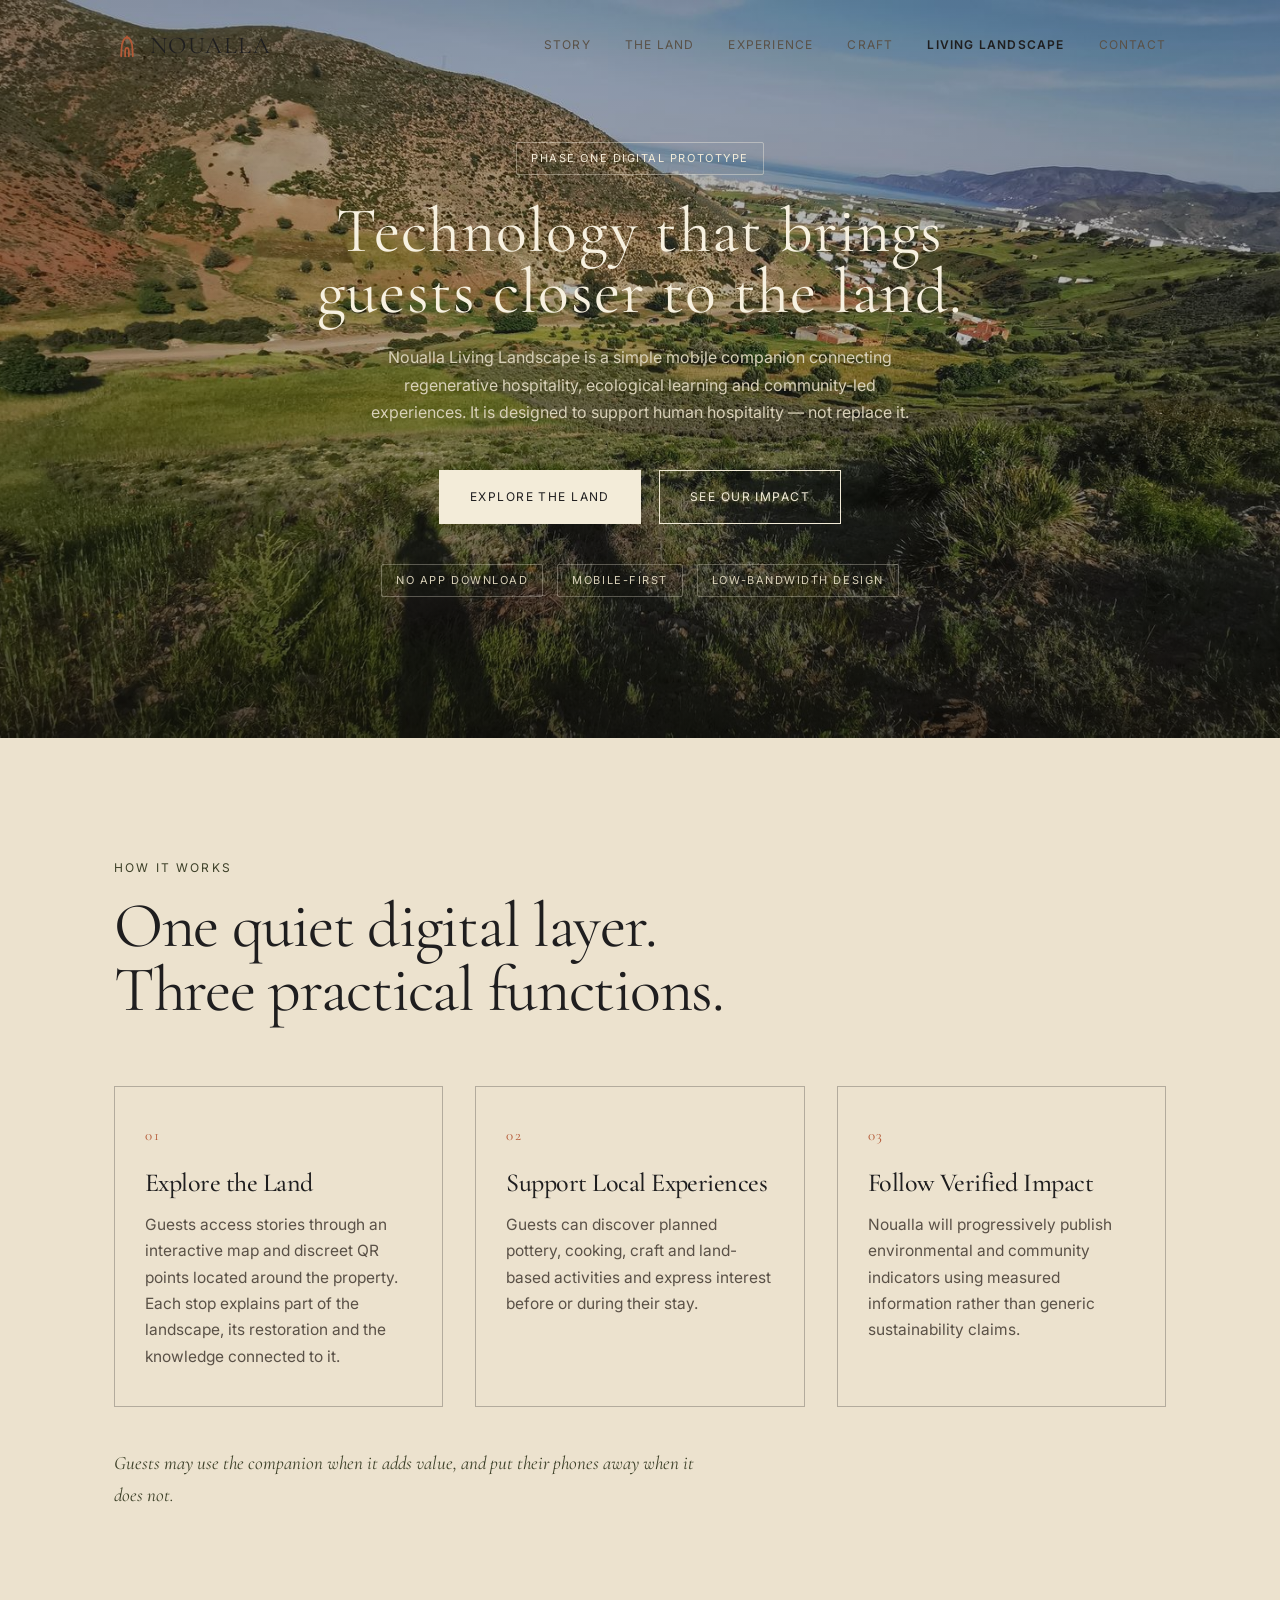
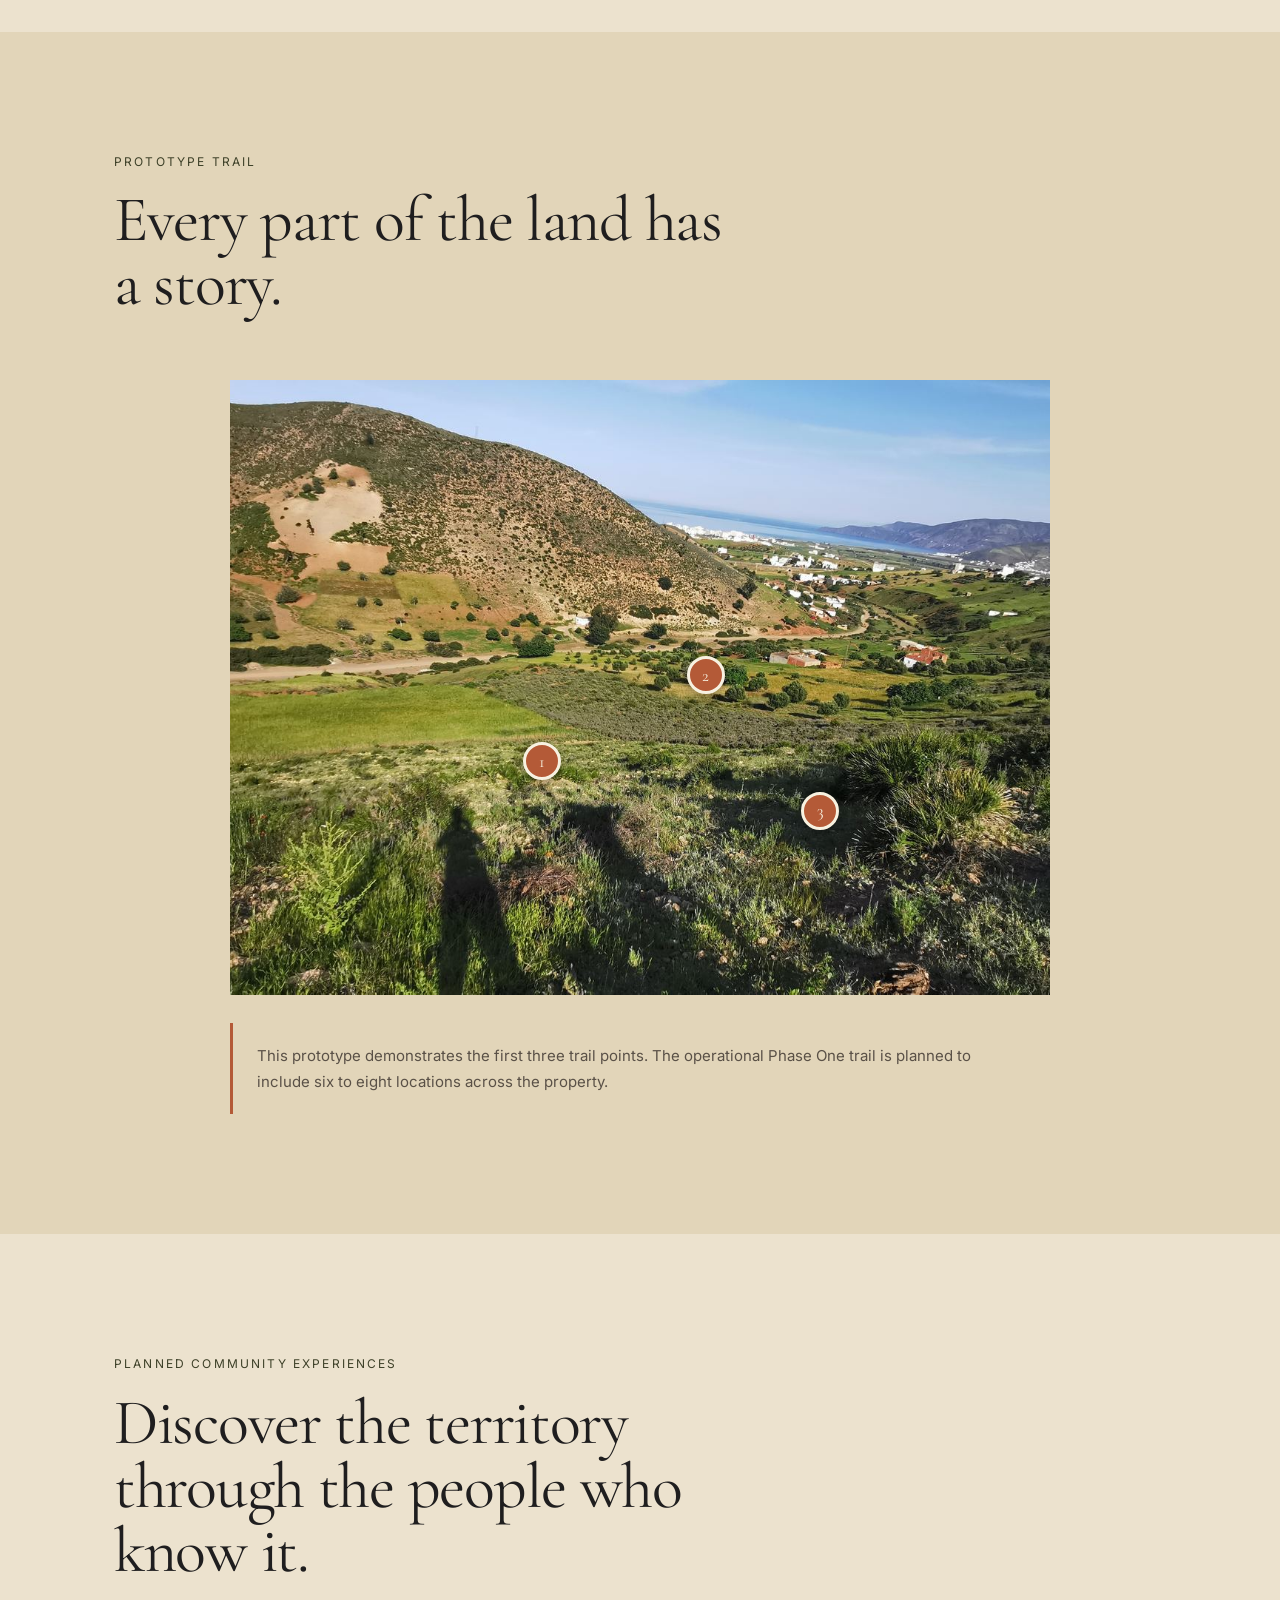
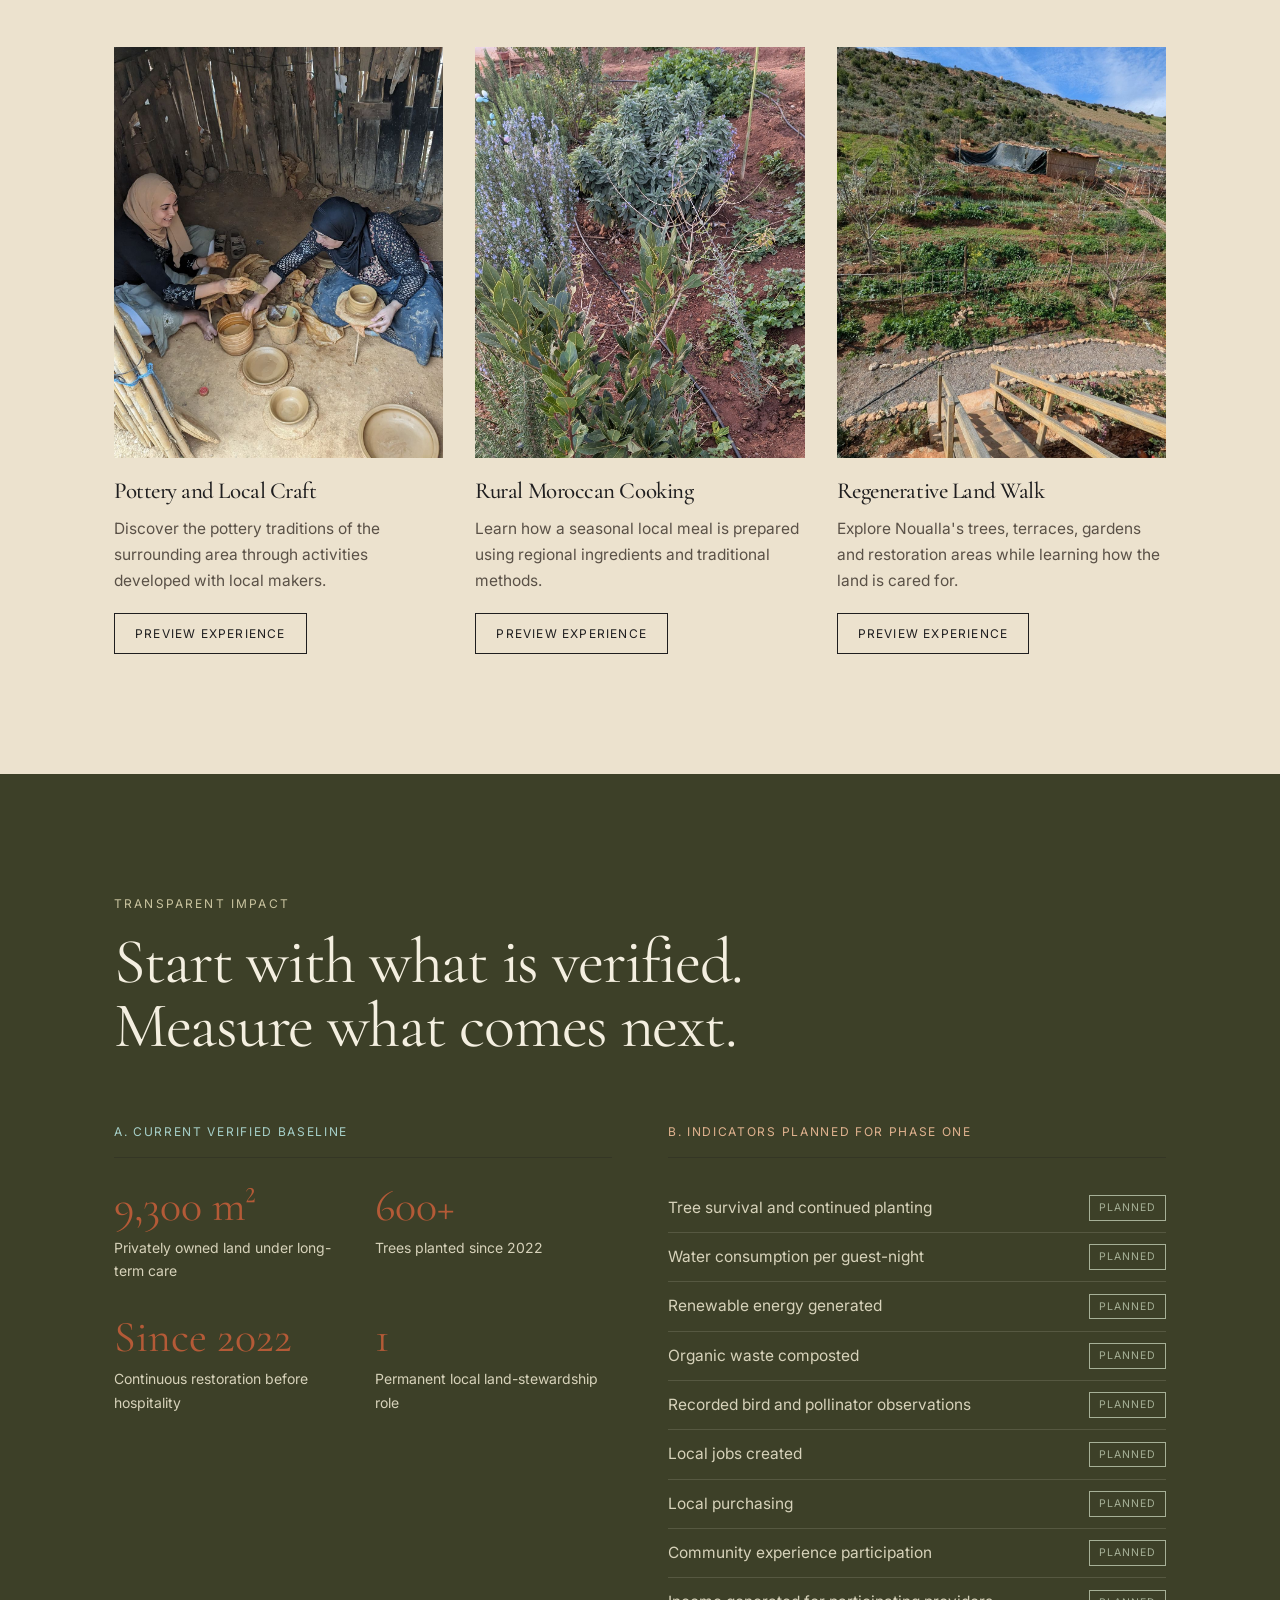
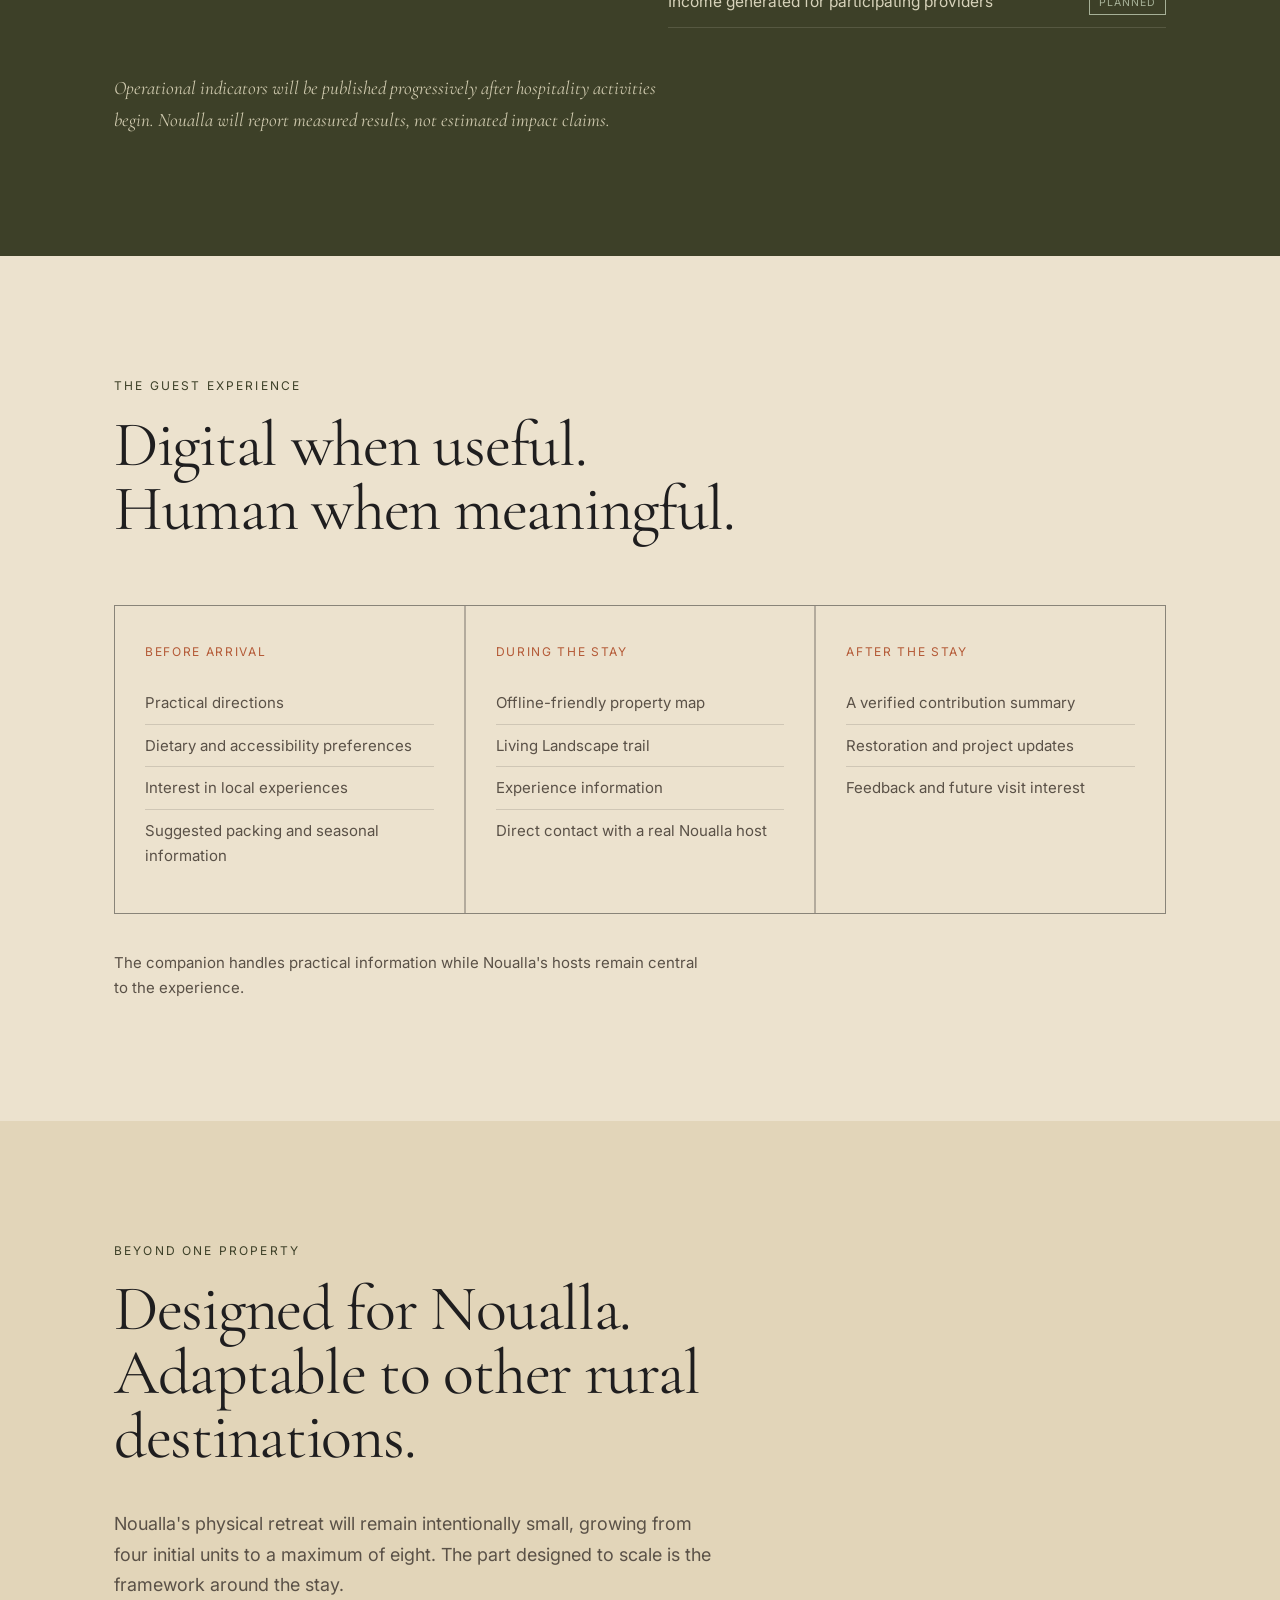
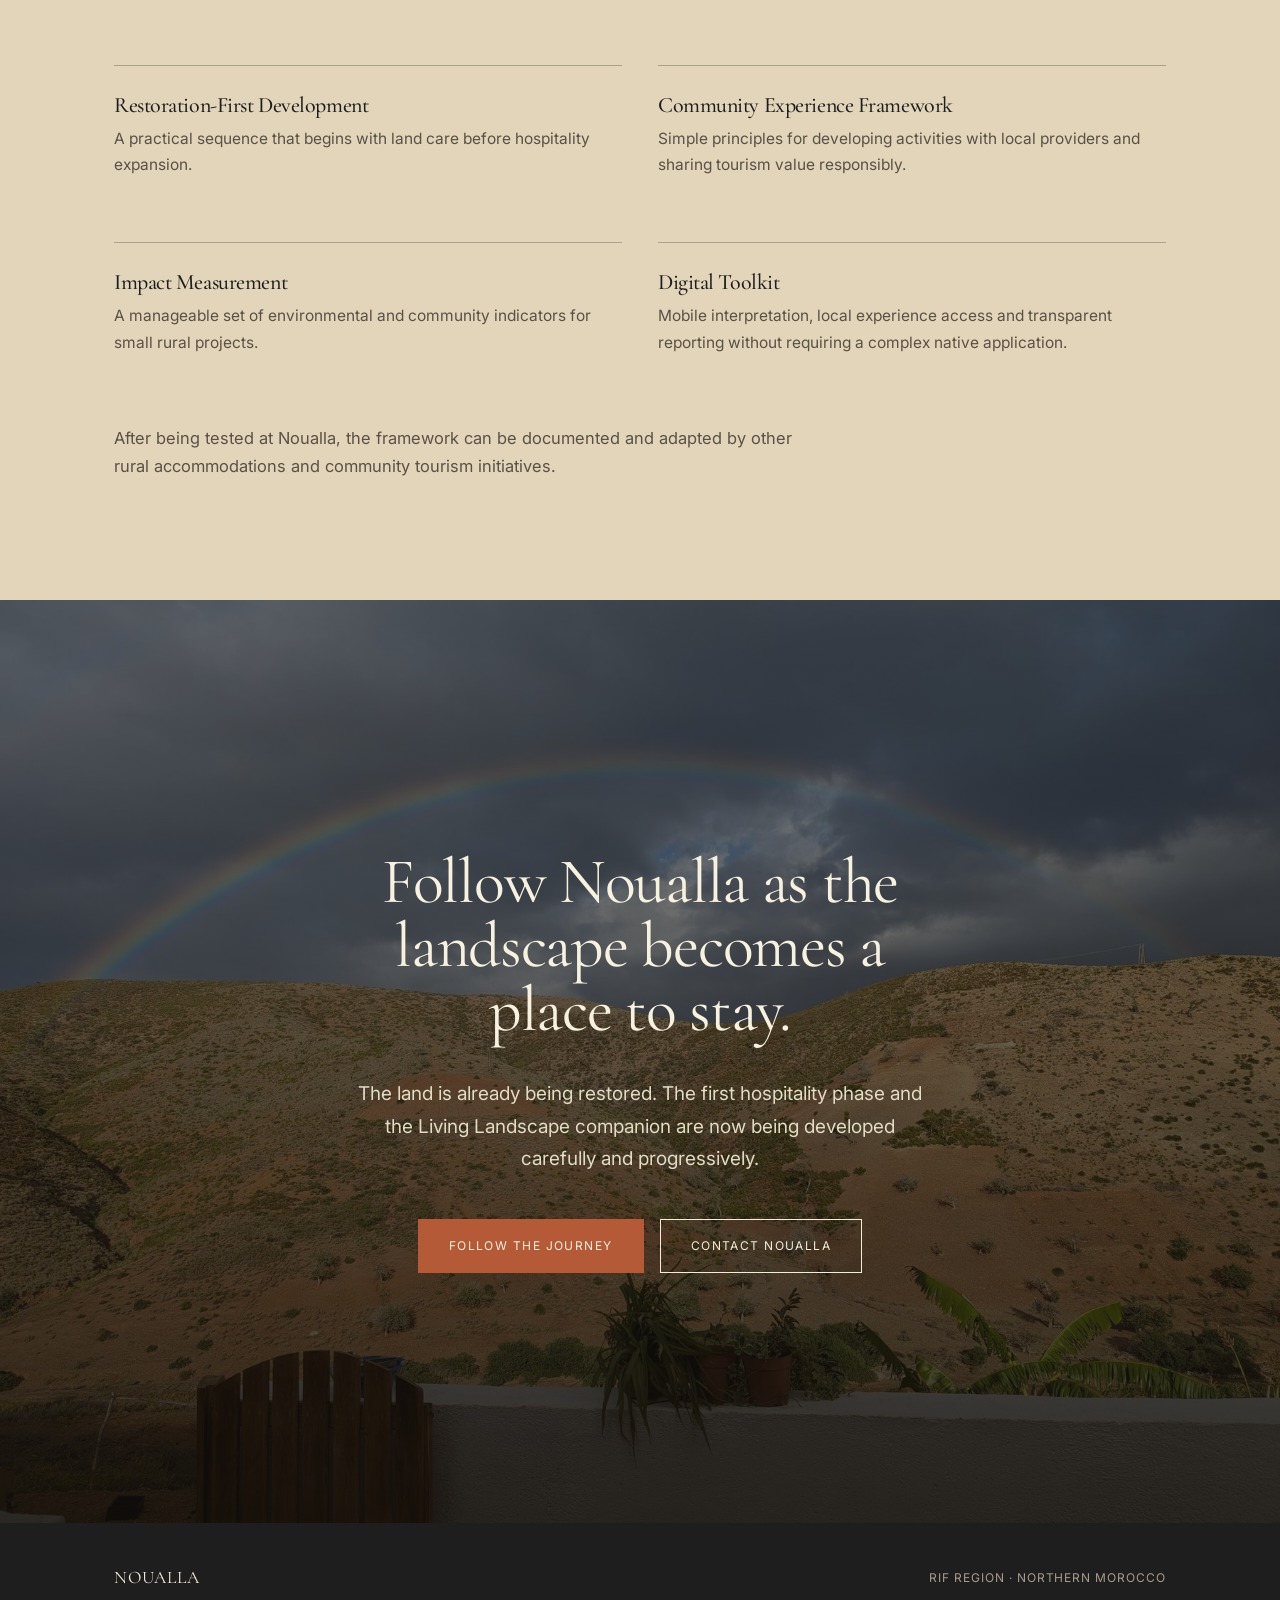
==== living-landscape/index.html @ 80c86b30 "v1digital" ====
<!DOCTYPE html>
<html lang="en">
<head>
<meta charset="UTF-8">
<meta name="viewport" content="width=device-width, initial-scale=1.0">
<title>Noualla Living Landscape | Regenerative Rural Tourism in Morocco</title>
<meta name="description" content="Explore Noualla Living Landscape, a mobile-first prototype connecting guests with ecological restoration, community-led experiences and transparent rural tourism impact in northern Morocco.">
<link rel="canonical" href="https://noualla.com/living-landscape/">
<meta property="og:title" content="Noualla Living Landscape | Regenerative Rural Tourism in Morocco">
<meta property="og:description" content="Explore Noualla Living Landscape, a mobile-first prototype connecting guests with ecological restoration, community-led experiences and transparent rural tourism impact in northern Morocco.">
<meta property="og:image" content="../images/valley-2021.jpg">
<meta property="og:type" content="website">
<meta name="twitter:card" content="summary_large_image">
<link rel="preconnect" href="https://fonts.googleapis.com">
<link rel="preconnect" href="https://fonts.gstatic.com" crossorigin>
<link href="https://fonts.googleapis.com/css2?family=Cormorant+Garamond:wght@400;500;600&family=Inter:wght@400;500;600&display=swap" rel="stylesheet">
<link rel="icon" type="image/svg+xml" href="../logo/noualla-icon.svg">
<link rel="stylesheet" href="../css/style.css">
</head>
<body>

<header id="siteHeader" class="scrolled">
  <div class="wrap">
    <div class="brand">
      <svg viewBox="0 0 200 200" aria-hidden="true">
        <g fill="none" stroke="var(--clay)" stroke-width="14" stroke-linecap="round" stroke-linejoin="round">
          <line x1="100" y1="26" x2="100" y2="42"/>
          <path d="M55,178 L58,122 C58,74 78,34 100,34 C122,34 142,74 142,122 L145,178"/>
          <path d="M86,178 L86,140 C86,124 92,114 100,114 C108,114 114,124 114,140 L114,178"/>
        </g>
      </svg>
      NOUALLA
    </div>
    <nav class="links">
      <a href="../#story">Story</a>
      <a href="../#land">The Land</a>
      <a href="../#experience">Experience</a>
      <a href="../#community">Craft</a>
      <a href="./" aria-current="page" style="color:var(--ink); font-weight:600;">Living Landscape</a>
      <a href="../#contact">Contact</a>
    </nav>
    <button class="menu-toggle" aria-label="Open menu" aria-expanded="false" aria-controls="mobileMenu">
      <svg viewBox="0 0 24 24" fill="none" stroke="currentColor" stroke-width="1.6"><line x1="3" y1="6" x2="21" y2="6"/><line x1="3" y1="12" x2="21" y2="12"/><line x1="3" y1="18" x2="21" y2="18"/></svg>
    </button>
  </div>
</header>

<nav id="mobileMenu" class="mobile-menu" aria-label="Mobile navigation">
  <button class="mobile-menu-close" aria-label="Close menu">
    <svg viewBox="0 0 24 24" fill="none" stroke="currentColor" stroke-width="1.6"><line x1="4" y1="4" x2="20" y2="20"/><line x1="20" y1="4" x2="4" y2="20"/></svg>
  </button>
  <a href="../#story">Story</a>
  <a href="../#land">The Land</a>
  <a href="../#experience">Experience</a>
  <a href="../#community">Craft</a>
  <a href="./" aria-current="page">Living Landscape</a>
  <a href="../#contact">Contact</a>
</nav>

<!-- HERO -->
<section class="hero" style="min-height:82vh;">
  <div class="hero-bg"><img src="../images/valley-2021.jpg" alt="Wide view across the restored valley toward the Mediterranean coast and the Rif mountains"></div>
  <div class="hero-inner">
    <div class="status-pill" style="color:#f3ecd9; border-color:rgba(247,241,224,0.4); margin-bottom:26px; display:inline-block;">Phase One Digital Prototype</div>
    <h1 class="reveal" style="font-size:clamp(38px,6.5vw,64px);">Technology that brings guests closer to the land.</h1>
    <p class="small reveal" style="max-width:56ch;">Noualla Living Landscape is a simple mobile companion connecting regenerative hospitality, ecological learning and community-led experiences. It is designed to support human hospitality — not replace it.</p>
    <div class="hero-actions reveal">
      <a href="#trail" class="btn primary">Explore the Land</a>
      <a href="#impact" class="btn ghost">See Our Impact</a>
    </div>
    <div class="reveal" style="margin-top:40px; display:flex; gap:14px; flex-wrap:wrap; justify-content:center;">
      <span class="status-pill" style="color:#d8d0b8; border-color:rgba(247,241,224,0.3);">No App Download</span>
      <span class="status-pill" style="color:#d8d0b8; border-color:rgba(247,241,224,0.3);">Mobile-First</span>
      <span class="status-pill" style="color:#d8d0b8; border-color:rgba(247,241,224,0.3);">Low-Bandwidth Design</span>
    </div>
  </div>
</section>

<!-- THREE FUNCTIONS -->
<section>
  <div class="wrap">
    <div class="section-head reveal">
      <div class="label">How It Works</div>
      <h2>One quiet digital layer. Three practical functions.</h2>
    </div>
    <div class="functions-grid">
      <div class="function-card reveal">
        <div class="fnum">01</div>
        <h3>Explore the Land</h3>
        <p>Guests access stories through an interactive map and discreet QR points located around the property. Each stop explains part of the landscape, its restoration and the knowledge connected to it.</p>
      </div>
      <div class="function-card reveal">
        <div class="fnum">02</div>
        <h3>Support Local Experiences</h3>
        <p>Guests can discover planned pottery, cooking, craft and land-based activities and express interest before or during their stay.</p>
      </div>
      <div class="function-card reveal">
        <div class="fnum">03</div>
        <h3>Follow Verified Impact</h3>
        <p>Noualla will progressively publish environmental and community indicators using measured information rather than generic sustainability claims.</p>
      </div>
    </div>
    <p class="functions-note reveal">Guests may use the companion when it adds value, and put their phones away when it does not.</p>
  </div>
</section>

<!-- INTERACTIVE TRAIL -->
<section class="land" id="trail">
  <div class="wrap">
    <div class="section-head reveal">
      <div class="label">Prototype Trail</div>
      <h2>Every part of the land has a story.</h2>
    </div>
    <div class="trail-wrap reveal">
      <div class="trail-map">
        <img src="../images/valley-2021.jpg" alt="Overview of the Noualla property and surrounding valley, with three numbered trail points" style="position:absolute; inset:0;">
        <button type="button" class="trail-marker" style="left:38%; top:62%;" data-open-modal="marker1" aria-label="Trail point 1: From degraded hillside to living landscape">1</button>
        <button type="button" class="trail-marker" style="left:58%; top:48%;" data-open-modal="marker2" aria-label="Trail point 2: Water on the slope">2</button>
        <button type="button" class="trail-marker" style="left:72%; top:70%;" data-open-modal="marker3" aria-label="Trail point 3: Habitat for pollinators">3</button>
      </div>
      <div class="trail-note">This prototype demonstrates the first three trail points. The operational Phase One trail is planned to include six to eight locations across the property.</div>
    </div>
  </div>
</section>

<!-- Marker modals -->
<div class="modal-overlay" id="marker1" role="dialog" aria-modal="true" aria-labelledby="marker1-title">
  <div class="modal-box">
    <button class="modal-close" aria-label="Close">
      <svg viewBox="0 0 24 24" width="16" height="16" fill="none" stroke="currentColor" stroke-width="2"><line x1="4" y1="4" x2="20" y2="20"/><line x1="20" y1="4" x2="4" y2="20"/></svg>
    </button>
    <div class="modal-photo"><img src="../images/planting-2022.jpg" alt="Planting one of the first olive trees on the bare hillside in 2022"></div>
    <div class="modal-body">
      <h3 id="marker1-title">From Degraded Hillside to Living Landscape</h3>
      <p>Restoration began in 2022, before the hospitality concept was developed. More than 600 trees have since been planted across a 9,300 m² hillside, alongside terraces, planting areas and long-term land care.</p>
    </div>
  </div>
</div>

<div class="modal-overlay" id="marker2" role="dialog" aria-modal="true" aria-labelledby="marker2-title">
  <div class="modal-box">
    <button class="modal-close" aria-label="Close">
      <svg viewBox="0 0 24 24" width="16" height="16" fill="none" stroke="currentColor" stroke-width="2"><line x1="4" y1="4" x2="20" y2="20"/><line x1="20" y1="4" x2="4" y2="20"/></svg>
    </button>
    <div class="modal-photo"><img src="../images/swale-2022.jpg" alt="A freshly dug swale trench on the hillside, part of the water management system"></div>
    <div class="modal-body">
      <h3 id="marker2-title">Water on the Slope</h3>
      <p>Terraces, swales, irrigation systems and greywater reuse help slow water, reduce erosion and support vegetation in a dry Mediterranean landscape.</p>
    </div>
  </div>
</div>

<div class="modal-overlay" id="marker3" role="dialog" aria-modal="true" aria-labelledby="marker3-title">
  <div class="modal-box">
    <button class="modal-close" aria-label="Close">
      <svg viewBox="0 0 24 24" width="16" height="16" fill="none" stroke="currentColor" stroke-width="2"><line x1="4" y1="4" x2="20" y2="20"/><line x1="20" y1="4" x2="4" y2="20"/></svg>
    </button>
    <div class="modal-photo"><img src="../images/lavender-macro.jpg" alt="Close-up of lavender in bloom, part of the planted pollinator habitat"></div>
    <div class="modal-body">
      <h3 id="marker3-title">Habitat for Pollinators</h3>
      <p>Trees, flowering plants and chemical-conscious land care are creating more habitat for bees, butterflies and other pollinators. Future biodiversity observations will be recorded through the Living Landscape system.</p>
    </div>
  </div>
</div>

<!-- COMMUNITY EXPERIENCE PREVIEWS -->
<section>
  <div class="wrap">
    <div class="section-head reveal">
      <div class="label">Planned Community Experiences</div>
      <h2>Discover the territory through the people who know it.</h2>
    </div>
    <div class="preview-grid">
      <div class="preview-card reveal">
        <div class="ph"><img src="../images/pottery-nouala.jpg" alt="Two local women shaping pottery together inside a traditional nouala"></div>
        <h3>Pottery and Local Craft</h3>
        <p>Discover the pottery traditions of the surrounding area through activities developed with local makers.</p>
        <button type="button" class="preview-btn" data-open-modal="preview1">Preview Experience</button>
      </div>
      <div class="preview-card reveal">
        <div class="ph"><img src="../images/herb-bed.jpg" alt="A bed of rosemary, sage and bay laurel grown on site"></div>
        <h3>Rural Moroccan Cooking</h3>
        <p>Learn how a seasonal local meal is prepared using regional ingredients and traditional methods.</p>
        <button type="button" class="preview-btn" data-open-modal="preview2">Preview Experience</button>
      </div>
      <div class="preview-card reveal">
        <div class="ph"><img src="../images/vegetable-terraces.jpg" alt="Terraced vegetable gardens on the hillside"></div>
        <h3>Regenerative Land Walk</h3>
        <p>Explore Noualla's trees, terraces, gardens and restoration areas while learning how the land is cared for.</p>
        <button type="button" class="preview-btn" data-open-modal="preview3">Preview Experience</button>
      </div>
    </div>
  </div>
</section>

<!-- Preview modals -->
<div class="modal-overlay" id="preview1" role="dialog" aria-modal="true" aria-labelledby="preview1-title">
  <div class="modal-box">
    <button class="modal-close" aria-label="Close"><svg viewBox="0 0 24 24" width="16" height="16" fill="none" stroke="currentColor" stroke-width="2"><line x1="4" y1="4" x2="20" y2="20"/><line x1="20" y1="4" x2="4" y2="20"/></svg></button>
    <div class="modal-body">
      <h3 id="preview1-title">Pottery and Local Craft</h3>
      <div class="modal-meta">
        <div><strong>Planned duration:</strong> ~2 hours</div>
        <div><strong>Intended group size:</strong> 2–6 guests</div>
        <div><strong>Proposed languages:</strong> Arabic, French, English</div>
      </div>
      <span class="modal-tag">Planned for Phase One</span>
      <p style="margin-top:16px;">Final details will be developed with participating local providers.</p>
    </div>
  </div>
</div>

<div class="modal-overlay" id="preview2" role="dialog" aria-modal="true" aria-labelledby="preview2-title">
  <div class="modal-box">
    <button class="modal-close" aria-label="Close"><svg viewBox="0 0 24 24" width="16" height="16" fill="none" stroke="currentColor" stroke-width="2"><line x1="4" y1="4" x2="20" y2="20"/><line x1="20" y1="4" x2="4" y2="20"/></svg></button>
    <div class="modal-body">
      <h3 id="preview2-title">Rural Moroccan Cooking</h3>
      <div class="modal-meta">
        <div><strong>Planned duration:</strong> ~3 hours, incl. shared meal</div>
        <div><strong>Intended group size:</strong> 2–8 guests</div>
        <div><strong>Proposed languages:</strong> Arabic, French, English</div>
      </div>
      <span class="modal-tag">Planned for Phase One</span>
      <p style="margin-top:16px;">Final details will be developed with participating local providers.</p>
    </div>
  </div>
</div>

<div class="modal-overlay" id="preview3" role="dialog" aria-modal="true" aria-labelledby="preview3-title">
  <div class="modal-box">
    <button class="modal-close" aria-label="Close"><svg viewBox="0 0 24 24" width="16" height="16" fill="none" stroke="currentColor" stroke-width="2"><line x1="4" y1="4" x2="20" y2="20"/><line x1="20" y1="4" x2="4" y2="20"/></svg></button>
    <div class="modal-body">
      <h3 id="preview3-title">Regenerative Land Walk</h3>
      <div class="modal-meta">
        <div><strong>Planned duration:</strong> ~90 minutes</div>
        <div><strong>Intended group size:</strong> 2–10 guests</div>
        <div><strong>Proposed languages:</strong> Arabic, French, English</div>
      </div>
      <span class="modal-tag">Planned for Phase One</span>
      <p style="margin-top:16px;">Final details will be developed with participating local providers.</p>
    </div>
  </div>
</div>

<!-- IMPACT DASHBOARD -->
<section class="community" id="impact">
  <div class="wrap">
    <div class="section-head reveal">
      <div class="label">Transparent Impact</div>
      <h2>Start with what is verified. Measure what comes next.</h2>
    </div>
    <div class="impact-cols reveal">
      <div>
        <div class="impact-col-label" style="color:#a7d0c9;">A. Current Verified Baseline</div>
        <div class="baseline-grid">
          <div class="baseline-stat"><div class="n">9,300 m²</div><div class="l" style="color:#d7d2ba;">Privately owned land under long-term care</div></div>
          <div class="baseline-stat"><div class="n">600+</div><div class="l" style="color:#d7d2ba;">Trees planted since 2022</div></div>
          <div class="baseline-stat"><div class="n">Since 2022</div><div class="l" style="color:#d7d2ba;">Continuous restoration before hospitality</div></div>
          <div class="baseline-stat"><div class="n">1</div><div class="l" style="color:#d7d2ba;">Permanent local land-stewardship role</div></div>
        </div>
      </div>
      <div>
        <div class="impact-col-label" style="color:#e0b28f;">B. Indicators Planned for Phase One</div>
        <ul class="planned-list" style="border-color:rgba(239,233,216,0.18);">
          <li style="border-color:rgba(239,233,216,0.14); color:#d7d2ba;">Tree survival and continued planting <span class="planned-tag" style="border-color:#a6b097; color:#a6b097;">Planned</span></li>
          <li style="border-color:rgba(239,233,216,0.14); color:#d7d2ba;">Water consumption per guest-night <span class="planned-tag" style="border-color:#a6b097; color:#a6b097;">Planned</span></li>
          <li style="border-color:rgba(239,233,216,0.14); color:#d7d2ba;">Renewable energy generated <span class="planned-tag" style="border-color:#a6b097; color:#a6b097;">Planned</span></li>
          <li style="border-color:rgba(239,233,216,0.14); color:#d7d2ba;">Organic waste composted <span class="planned-tag" style="border-color:#a6b097; color:#a6b097;">Planned</span></li>
          <li style="border-color:rgba(239,233,216,0.14); color:#d7d2ba;">Recorded bird and pollinator observations <span class="planned-tag" style="border-color:#a6b097; color:#a6b097;">Planned</span></li>
          <li style="border-color:rgba(239,233,216,0.14); color:#d7d2ba;">Local jobs created <span class="planned-tag" style="border-color:#a6b097; color:#a6b097;">Planned</span></li>
          <li style="border-color:rgba(239,233,216,0.14); color:#d7d2ba;">Local purchasing <span class="planned-tag" style="border-color:#a6b097; color:#a6b097;">Planned</span></li>
          <li style="border-color:rgba(239,233,216,0.14); color:#d7d2ba;">Community experience participation <span class="planned-tag" style="border-color:#a6b097; color:#a6b097;">Planned</span></li>
          <li style="border-color:rgba(239,233,216,0.14); color:#d7d2ba;">Income generated for participating providers <span class="planned-tag" style="border-color:#a6b097; color:#a6b097;">Planned</span></li>
        </ul>
      </div>
    </div>
    <p class="impact-statement reveal" style="color:#cfc9ae;">Operational indicators will be published progressively after hospitality activities begin. Noualla will report measured results, not estimated impact claims.</p>
  </div>
</section>

<!-- SAMPLE GUEST JOURNEY -->
<section>
  <div class="wrap">
    <div class="section-head reveal">
      <div class="label">The Guest Experience</div>
      <h2>Digital when useful. Human when meaningful.</h2>
    </div>
    <div class="journey-row reveal">
      <div class="journey-stage">
        <div class="jlabel">Before Arrival</div>
        <ul>
          <li>Practical directions</li>
          <li>Dietary and accessibility preferences</li>
          <li>Interest in local experiences</li>
          <li>Suggested packing and seasonal information</li>
        </ul>
      </div>
      <div class="journey-stage">
        <div class="jlabel">During the Stay</div>
        <ul>
          <li>Offline-friendly property map</li>
          <li>Living Landscape trail</li>
          <li>Experience information</li>
          <li>Direct contact with a real Noualla host</li>
        </ul>
      </div>
      <div class="journey-stage">
        <div class="jlabel">After the Stay</div>
        <ul>
          <li>A verified contribution summary</li>
          <li>Restoration and project updates</li>
          <li>Feedback and future visit interest</li>
        </ul>
      </div>
    </div>
    <p class="journey-note reveal">The companion handles practical information while Noualla's hosts remain central to the experience.</p>
  </div>
</section>

<!-- SCALABILITY -->
<section class="land">
  <div class="wrap">
    <div class="section-head reveal">
      <div class="label">Beyond One Property</div>
      <h2>Designed for Noualla. Adaptable to other rural destinations.</h2>
      <p class="lede">Noualla's physical retreat will remain intentionally small, growing from four initial units to a maximum of eight. The part designed to scale is the framework around the stay.</p>
    </div>
    <div class="scale-grid reveal">
      <div class="scale-item">
        <h4>Restoration-First Development</h4>
        <p>A practical sequence that begins with land care before hospitality expansion.</p>
      </div>
      <div class="scale-item">
        <h4>Community Experience Framework</h4>
        <p>Simple principles for developing activities with local providers and sharing tourism value responsibly.</p>
      </div>
      <div class="scale-item">
        <h4>Impact Measurement</h4>
        <p>A manageable set of environmental and community indicators for small rural projects.</p>
      </div>
      <div class="scale-item">
        <h4>Digital Toolkit</h4>
        <p>Mobile interpretation, local experience access and transparent reporting without requiring a complex native application.</p>
      </div>
    </div>
    <p class="scale-closing reveal">After being tested at Noualla, the framework can be documented and adapted by other rural accommodations and community tourism initiatives.</p>
  </div>
</section>

<!-- FINAL CTA -->
<section class="closing">
  <div class="closing-bg"><img src="../images/rainbow.jpg" alt="A rainbow over the restored hillside after rain"></div>
  <div class="wrap">
    <h2 class="reveal">Follow Noualla as the landscape becomes a place to stay.</h2>
    <p class="reveal">The land is already being restored. The first hospitality phase and the Living Landscape companion are now being developed carefully and progressively.</p>
    <div class="cta-row reveal">
      <a href="https://instagram.com/maisonnoualla" class="btn primary" target="_blank" rel="noopener">Follow the Journey</a>
      <a href="mailto:info@noualla.com" class="btn ghost">Contact Noualla</a>
    </div>
  </div>
</section>

<footer>
  <div class="wrap">
    <div class="fbrand">NOUALLA</div>
    <div class="fline">Rif Region · Northern Morocco</div>
  </div>
</footer>

<script src="../js/living-landscape.js"></script>
</body>
</html>
---- css/style.css ----
:root{
    --ink:#1F1E1F; --ink-soft:#5a5147;
    --paper:#ece2ce; --paper-deep:#e2d5b9;
    --olive:#5B5F3B; --olive-dark:#3d4028;
    --clay:#B45A37; --sage:#A6B097; --limestone:#C8C2B6;
    --line: rgba(31,30,30,0.14); --line-strong: rgba(31,30,30,0.28);
  }
  *{box-sizing:border-box; margin:0; padding:0;}
  html{scroll-behavior:smooth;}
  body{background:var(--paper); color:var(--ink); font-family:'Inter', sans-serif; font-size:18px; line-height:1.7; -webkit-font-smoothing:antialiased; overflow-x:hidden;}
  @media (prefers-reduced-motion: reduce){*{animation-duration:0.01ms !important; animation-iteration-count:1 !important; transition-duration:0.01ms !important; scroll-behavior:auto !important;}}
  h1,h2,h3,h4{font-family:'Cormorant Garamond', serif; font-weight:400; letter-spacing:-0.02em; color:var(--ink); line-height:1;}
  a{color:inherit; text-decoration:none;}
  a:focus-visible, button:focus-visible{outline:2px solid var(--clay); outline-offset:3px;}
  img{display:block; width:100%; height:100%; object-fit:cover;}
  p{max-width:600px;}
  .label{font-family:'Inter', sans-serif; font-size:12px; letter-spacing:0.18em; text-transform:uppercase; color:var(--olive-dark);}
  .wrap{max-width:1180px; margin:0 auto; padding:0 clamp(20px, 5vw, 64px);}
  .ph{background:#d9cba8; overflow:hidden; position:relative;}
  .reveal{opacity:0; transform:translateY(20px); transition:opacity 0.8s ease, transform 0.8s ease;}
  .reveal.in{opacity:1; transform:translateY(0);}

  /* NAV */
  header{position:fixed; top:0; left:0; right:0; z-index:50; padding:26px 0; transition: background 0.4s ease, padding 0.4s ease; border-bottom:1px solid transparent;}
  header.scrolled{background:rgba(236,226,206,0.92); backdrop-filter:blur(6px); padding:16px 0; border-bottom:1px solid var(--line);}
  header .wrap{display:flex; align-items:center; justify-content:space-between;}
  .brand{font-family:'Cormorant Garamond', serif; font-size:1.5rem; letter-spacing:0.06em; display:flex; align-items:center; gap:10px;}
  .brand svg{width:26px; height:26px; flex-shrink:0;}
  nav.links{display:flex; gap:34px; font-size:12px; letter-spacing:0.1em; text-transform:uppercase;}
  nav.links a{position:relative; padding-bottom:3px; color:var(--ink-soft);}
  nav.links a:hover{color:var(--ink);}
  nav.links a::after{content:""; position:absolute; left:0; bottom:0; width:0; height:1px; background:var(--clay); transition:width 0.25s ease;}
  nav.links a:hover::after{width:100%;}
  @media (max-width:800px){ nav.links{display:none;} }

  /* Mobile menu */
  .menu-toggle{display:none; background:none; border:1px solid var(--line-strong); width:42px; height:42px; align-items:center; justify-content:center; cursor:pointer; flex-shrink:0;}
  .menu-toggle span, .menu-toggle::before, .menu-toggle::after{display:none;}
  .menu-toggle svg{width:18px; height:18px;}
  @media (max-width:800px){ .menu-toggle{display:flex;} }
  .mobile-menu{position:fixed; inset:0; background:var(--paper); z-index:100; display:none; flex-direction:column; padding:100px 32px 40px;}
  .mobile-menu.open{display:flex;}
  .mobile-menu a{font-family:'Cormorant Garamond', serif; font-size:32px; padding:16px 0; border-bottom:1px solid var(--line); color:var(--ink);}
  .mobile-menu-close{position:absolute; top:26px; right:24px; width:42px; height:42px; border:1px solid var(--line-strong); background:none; display:flex; align-items:center; justify-content:center; cursor:pointer;}
  .mobile-menu-close svg{width:18px; height:18px;}

  /* HERO */
  .hero{position:relative; min-height:100vh; min-height:100svh; display:flex; flex-direction:column; align-items:center; justify-content:center; text-align:center; overflow:hidden;}
  .hero-bg{position:absolute; inset:0; z-index:0;}
  .hero-bg img{width:100%; height:100%; object-fit:cover;}
  .hero-bg::after{content:""; position:absolute; inset:0; background:linear-gradient(180deg, rgba(20,17,12,0.35) 0%, rgba(20,17,12,0.28) 45%, rgba(15,13,9,0.72) 100%);}
  .hero-inner{position:relative; z-index:2; color:#f7f1e0; max-width:760px; padding:0 24px;}
  .hero .label{color:#d9d0b3; margin-bottom:26px;}
  .hero h1{font-size:clamp(56px, 10vw, 96px); line-height:0.95; font-weight:400; letter-spacing:0.02em; color:#f7f1e0;}
  .hero .sub{margin:30px auto 0; max-width:44ch; font-family:'Cormorant Garamond', serif; font-size:clamp(20px,2.6vw,28px); font-weight:400; color:#f1e9d2; line-height:1.35;}
  .hero .small{margin:22px auto 0; max-width:52ch; font-size:16px; color:#d8d0b8; line-height:1.7;}
  .hero-actions{margin-top:44px; display:flex; gap:18px; flex-wrap:wrap; align-items:center; justify-content:center;}
  .btn{font-family:'Inter', sans-serif; font-size:12px; letter-spacing:0.12em; text-transform:uppercase; padding:16px 30px; border:1px solid #f3ecd9; color:#f3ecd9; display:inline-block; transition:background 0.25s ease, color 0.25s ease;}
  .btn.primary{background:#f3ecd9; color:var(--ink);}
  .btn.primary:hover{background:var(--clay); border-color:var(--clay); color:#f7f1e0;}
  .btn.ghost:hover{background:#f3ecd9; color:var(--ink);}

  /* SECTION GENERIC */
  section{position:relative; padding:120px 0;}
  .section-head{max-width:640px; margin-bottom:64px;}
  .section-head.center{margin-left:auto; margin-right:auto; text-align:center;}
  .section-head h2{font-size:clamp(42px, 5.6vw, 64px); margin-top:16px;}
  .section-head p.lede{margin-top:40px; color:var(--ink-soft); font-size:18px;}
  .section-head.center p.lede{margin-left:auto; margin-right:auto;}

  /* STORY */
  .story{background:var(--paper);}
  .story-grid{display:grid; grid-template-columns:0.95fr 1.05fr; gap:72px; align-items:center;}
  @media (max-width:900px){.story-grid{grid-template-columns:1fr;}}
  .story-text p{color:var(--ink-soft); margin-bottom:24px;}
  .story-detail{margin-top:36px;}
  .story-photo .ph{aspect-ratio:4/5;}
  @media (max-width:900px){.story-photo{order:-1;}}

  /* LAND */
  .land{background:var(--paper-deep);}
  .land-photos{display:grid; grid-template-columns:1.6fr 1fr; gap:16px; margin-bottom:80px;}
  @media (max-width:760px){.land-photos{grid-template-columns:1fr;}}
  .land-photos .ph.big{aspect-ratio:16/9;}
  .land-photos .ph.small{aspect-ratio:3/4;}
  .land-blocks{display:grid; grid-template-columns:repeat(3,1fr); gap:56px;}
  @media (max-width:760px){.land-blocks{grid-template-columns:1fr; gap:44px;}}
  .land-block .num{font-family:'Cormorant Garamond', serif; font-size:15px; letter-spacing:0.1em; color:var(--clay); text-transform:uppercase; margin-bottom:14px;}
  .land-block h3{font-size:26px; font-weight:500; letter-spacing:-0.01em; margin-bottom:12px; line-height:1.2;}
  .land-block p{color:var(--ink-soft); font-size:16px; margin:0;}

  /* EXPERIENCE */
  .experience{background:var(--paper);}
  .exp-note{font-style:italic; font-family:'Cormorant Garamond', serif; font-size:20px; color:var(--olive-dark); margin-bottom:48px;}
  .exp-grid{display:grid; grid-template-columns:repeat(3, 1fr); gap:36px 32px;}
  @media (max-width:920px){.exp-grid{grid-template-columns:1fr 1fr;}}
  @media (max-width:620px){.exp-grid{grid-template-columns:1fr;}}
  .exp-card .ph{aspect-ratio:4/5; margin-bottom:22px;}
  .exp-card h3{font-size:24px; font-weight:500; letter-spacing:-0.01em; margin-bottom:10px; line-height:1.2;}
  .exp-card p{color:var(--ink-soft); font-size:15.5px; margin:0;}
  .exp-card.wide{grid-column:span 1;}

  /* CRAFT & COMMUNITY */
  .community{background:var(--olive-dark); color:#efe9d8;}
  .community .label{color:#c9c39f;}
  .community .section-head h2{color:#f4efe0;}
  .community .section-head p.lede{color:#d7d2ba;}
  .comm-photos{display:grid; grid-template-columns:repeat(3,1fr); gap:16px;}
  @media (max-width:700px){.comm-photos{grid-template-columns:1fr;}}
  .comm-photos .ph{aspect-ratio:3/4;}
  .comm-cap{margin-top:12px; font-size:12px; letter-spacing:0.12em; text-transform:uppercase; color:#c9c39f;}

  /* DEVELOPMENT */
  .development{background:var(--paper-deep);}
  .dev-grid{display:grid; grid-template-columns:1fr 1fr; gap:72px; align-items:center;}
  @media (max-width:900px){.dev-grid{grid-template-columns:1fr;}}
  .dev-photos{display:grid; grid-template-columns:1.4fr 1fr; gap:14px;}
  @media (max-width:760px){.dev-photos{grid-template-columns:1fr;}}
  .dev-photos .ph.big{aspect-ratio:3/4;}
  .dev-photos .ph.small{aspect-ratio:1/1; align-self:end;}
  .dev-text p{color:var(--ink-soft); margin-bottom:28px;}
  .phase-label{font-size:12px; letter-spacing:0.18em; text-transform:uppercase; color:var(--olive-dark); margin-bottom:18px;}
  .phase-list{list-style:none; margin-bottom:32px;}
  .phase-list li{padding:9px 0; font-size:17px; color:var(--ink); display:flex; gap:12px; border-bottom:1px solid var(--line);}
  .phase-list li:first-child{border-top:1px solid var(--line);}
  .phase-list li span.ck{color:var(--olive); font-weight:600;}
  .dev-closing{font-family:'Cormorant Garamond', serif; font-style:italic; font-size:22px; color:var(--olive-dark);}

  /* FINAL CTA */
  .closing{position:relative; color:#f3ecd9; text-align:center;}
  .closing-bg{position:absolute; inset:0; z-index:0;}
  .closing-bg img{width:100%; height:100%; object-fit:cover;}
  .closing-bg::after{content:""; position:absolute; inset:0; background:linear-gradient(180deg, rgba(18,15,11,0.5), rgba(18,15,11,0.82));}
  .closing .wrap{position:relative; z-index:1; padding-top:130px; padding-bottom:130px; max-width:700px;}
  .closing .label{color:#cbb98f; margin-bottom:22px;}
  .closing h2{color:#f7f1e0; font-size:clamp(42px,5.6vw,64px);}
  .closing p{color:#e2dcc4; font-size:19px; margin:36px auto 0; max-width:48ch;}
  .cta-row{margin-top:44px; display:flex; gap:16px; flex-wrap:wrap; justify-content:center;}
  .closing .btn.primary{background:var(--clay); border-color:var(--clay); color:#f7f1e0;}
  .closing .btn.primary:hover{background:#c9885f; border-color:#c9885f;}

  footer{background:var(--ink); color:#a79c86; padding:40px 0 44px;}
  footer .wrap{display:flex; justify-content:space-between; align-items:center; flex-wrap:wrap; gap:14px;}
  footer .fbrand{font-family:'Cormorant Garamond', serif; color:#f3ecd9; font-size:1.1rem; letter-spacing:0.06em;}
  footer .fline{font-size:12px; letter-spacing:0.08em; text-transform:uppercase;}

/* ============================================================
   LIVING LANDSCAPE — NEW COMPONENTS (added for digital-side update)
   ============================================================ */

/* status pill */
.status-pill{display:inline-block; font-size:11px; letter-spacing:0.14em; text-transform:uppercase; color:var(--olive-dark); border:1px solid var(--line-strong); padding:6px 14px; border-radius:2px;}

/* ---- Homepage: Digital Companion section ---- */
.digital-companion{background:var(--limestone, #e6dfcb);}
.dc-grid{display:grid; grid-template-columns:1fr 1fr; gap:64px; align-items:center;}
@media (max-width:900px){.dc-grid{grid-template-columns:1fr;}}
.dc-photo .ph{aspect-ratio:4/5;}
.dc-text p{color:var(--ink-soft); margin:24px 0;}
.dc-features{display:grid; grid-template-columns:1fr; gap:28px; margin:36px 0 40px;}
.dc-feature{display:flex; gap:16px; align-items:flex-start;}
.dc-feature svg{width:28px; height:28px; flex-shrink:0; margin-top:3px; color:var(--clay);}
.dc-feature h4{font-family:'Cormorant Garamond', serif; font-size:22px; font-weight:500; margin-bottom:4px;}
.dc-feature p{color:var(--ink-soft); font-size:15.5px; margin:0;}
.dc-status{margin-bottom:18px;}
.dc-note{font-size:14px; color:var(--ink-soft); margin-top:14px;}
.btn:disabled, .btn[aria-disabled="true"]{opacity:0.55; cursor:not-allowed;}

/* ---- Three function cards (Living Landscape page) ---- */
.functions-grid{display:grid; grid-template-columns:repeat(3,1fr); gap:32px;}
@media (max-width:860px){.functions-grid{grid-template-columns:1fr;}}
.function-card{border:1px solid var(--line-strong); padding:36px 30px;}
.function-card .fnum{font-family:'Cormorant Garamond', serif; font-size:15px; letter-spacing:0.12em; color:var(--clay); margin-bottom:18px;}
.function-card h3{font-size:26px; font-weight:500; margin-bottom:14px; line-height:1.2;}
.function-card p{color:var(--ink-soft); font-size:15.5px; margin:0;}
.functions-note{margin-top:40px; font-style:italic; font-family:'Cormorant Garamond', serif; font-size:19px; color:var(--olive-dark);}

/* ---- Trail map ---- */
.trail-wrap{position:relative; max-width:820px; margin:0 auto;}
.trail-map{position:relative; aspect-ratio:4/3; overflow:hidden;}
.trail-marker{position:absolute; width:38px; height:38px; border-radius:50%; background:var(--clay); border:3px solid #f7f1e0; color:#f7f1e0; font-family:'Cormorant Garamond', serif; font-size:17px; display:flex; align-items:center; justify-content:center; cursor:pointer; transform:translate(-50%,-50%); transition:transform 0.2s ease, background 0.2s ease; box-shadow:0 3px 10px rgba(0,0,0,0.3);}
.trail-marker:hover, .trail-marker:focus-visible{transform:translate(-50%,-50%) scale(1.15); background:var(--olive-dark);}
.trail-marker:focus-visible{outline:3px solid #f7f1e0; outline-offset:2px;}
.trail-note{margin-top:28px; padding:20px 24px; background:var(--paper-deep); border-left:3px solid var(--clay); font-size:15px; color:var(--ink-soft);}

/* ---- Modal / drawer (shared: trail + experience preview) ---- */
.modal-overlay{position:fixed; inset:0; background:rgba(20,17,12,0.6); z-index:200; display:none; align-items:center; justify-content:center; padding:24px;}
.modal-overlay.open{display:flex;}
.modal-box{background:var(--paper); max-width:560px; width:100%; max-height:88vh; overflow-y:auto; position:relative; box-shadow:0 20px 60px rgba(0,0,0,0.35);}
.modal-box .modal-photo{aspect-ratio:16/10;}
.modal-body{padding:36px 34px 40px;}
.modal-body h3{font-size:30px; margin-bottom:16px;}
.modal-body p{color:var(--ink-soft); font-size:16px; margin-bottom:10px;}
.modal-close{position:absolute; top:16px; right:16px; width:38px; height:38px; border-radius:50%; background:rgba(20,17,12,0.55); color:#f7f1e0; border:none; font-size:20px; cursor:pointer; z-index:2; display:flex; align-items:center; justify-content:center;}
.modal-close:focus-visible{outline:2px solid #f7f1e0; outline-offset:2px;}
.modal-meta{display:flex; flex-direction:column; gap:8px; margin:18px 0; font-size:14.5px; color:var(--ink-soft);}
.modal-meta strong{color:var(--ink);}
.modal-tag{display:inline-block; font-size:11px; letter-spacing:0.12em; text-transform:uppercase; color:var(--olive-dark); border:1px solid var(--line-strong); padding:5px 12px; margin-top:6px;}

/* ---- Experience preview cards (Living Landscape page) ---- */
.preview-grid{display:grid; grid-template-columns:repeat(3,1fr); gap:32px;}
@media (max-width:860px){.preview-grid{grid-template-columns:1fr;}}
.preview-card .ph{aspect-ratio:4/5; margin-bottom:20px;}
.preview-card h3{font-size:23px; font-weight:500; margin-bottom:10px; line-height:1.2;}
.preview-card p{color:var(--ink-soft); font-size:15.5px; margin-bottom:18px;}
.preview-btn{font-family:'Inter',sans-serif; font-size:12px; letter-spacing:0.1em; text-transform:uppercase; background:none; border:1px solid var(--ink); color:var(--ink); padding:12px 20px; cursor:pointer; transition:background 0.2s ease, color 0.2s ease;}
.preview-btn:hover{background:var(--ink); color:var(--paper);}

/* ---- Impact dashboard ---- */
.impact-cols{display:grid; grid-template-columns:1fr 1fr; gap:56px;}
@media (max-width:860px){.impact-cols{grid-template-columns:1fr; gap:48px;}}
.impact-col-label{font-size:12px; letter-spacing:0.14em; text-transform:uppercase; color:var(--olive-dark); margin-bottom:26px; padding-bottom:14px; border-bottom:1px solid var(--line-strong);}
.baseline-grid{display:grid; grid-template-columns:1fr 1fr; gap:32px 24px;}
.baseline-stat .n{font-family:'Cormorant Garamond', serif; font-size:44px; color:var(--clay); line-height:1;}
.baseline-stat .l{font-size:14px; color:var(--ink-soft); margin-top:8px;}
.planned-list{list-style:none;}
.planned-list li{padding:11px 0; border-bottom:1px solid var(--line); font-size:15.5px; color:var(--ink-soft); display:flex; justify-content:space-between; align-items:center; gap:12px;}
.planned-tag{font-size:10.5px; letter-spacing:0.1em; text-transform:uppercase; color:var(--olive); border:1px solid var(--olive); padding:3px 9px; flex-shrink:0;}
.impact-statement{margin-top:44px; font-style:italic; font-family:'Cormorant Garamond', serif; font-size:19px; color:var(--olive-dark); max-width:70ch;}

/* ---- Guest journey ---- */
.journey-row{display:grid; grid-template-columns:repeat(3,1fr); gap:2px; background:var(--line-strong); border:1px solid var(--line-strong);}
@media (max-width:800px){.journey-row{grid-template-columns:1fr;}}
.journey-stage{background:var(--paper); padding:36px 30px;}
.journey-stage .jlabel{font-size:12px; letter-spacing:0.14em; text-transform:uppercase; color:var(--clay); margin-bottom:20px;}
.journey-stage ul{list-style:none;}
.journey-stage li{padding:8px 0; font-size:15px; color:var(--ink-soft); border-top:1px solid var(--line);}
.journey-stage li:first-of-type{border-top:none;}
.journey-note{margin-top:36px; font-size:15px; color:var(--ink-soft);}

/* ---- Scalability grid ---- */
.scale-grid{display:grid; grid-template-columns:1fr 1fr; gap:36px;}
@media (max-width:760px){.scale-grid{grid-template-columns:1fr;}}
.scale-item{padding:28px 0; border-top:1px solid var(--line-strong);}
.scale-item h4{font-family:'Cormorant Garamond', serif; font-size:22px; font-weight:500; margin-bottom:10px;}
.scale-item p{color:var(--ink-soft); font-size:15.5px; margin:0;}
.scale-closing{margin-top:40px; font-size:16.5px; color:var(--ink-soft); max-width:70ch;}

/* ---- Three-column progress (homepage development section replacement) ---- */
.progress-cols{display:grid; grid-template-columns:repeat(3,1fr); gap:2px; background:var(--line-strong); border:1px solid var(--line-strong); margin-top:20px;}
@media (max-width:800px){.progress-cols{grid-template-columns:1fr;}}
.progress-col{background:var(--paper-deep); padding:32px 28px;}
.progress-col h4{font-size:12px; letter-spacing:0.14em; text-transform:uppercase; margin-bottom:20px;}
.progress-col.done h4{color:var(--olive);}
.progress-col.now h4{color:var(--clay);}
.progress-col.later h4{color:var(--ink-soft);}
.progress-col ul{list-style:none;}
.progress-col li{padding:8px 0; font-size:15px; color:var(--ink-soft); border-top:1px solid var(--line);}
.progress-col li:first-of-type{border-top:none;}
.progress-statement{margin-top:32px; font-style:italic; font-family:'Cormorant Garamond', serif; font-size:19px; color:var(--olive-dark);}

/* ---- Early interest form ---- */
.early-interest{background:var(--olive-dark); color:#efe9d8;}
.early-interest .label{color:#c9c39f;}
.early-interest .section-head h2{color:#f4efe0;}
.early-interest .section-head p.lede{color:#d7d2ba;}
.ei-form{max-width:640px; margin-top:20px;}
.ei-row{display:grid; grid-template-columns:1fr 1fr; gap:20px; margin-bottom:20px;}
@media (max-width:600px){.ei-row{grid-template-columns:1fr;}}
.ei-field label{display:block; font-size:12px; letter-spacing:0.08em; text-transform:uppercase; color:#c9c39f; margin-bottom:8px;}
.ei-field input[type="text"], .ei-field input[type="email"], .ei-field select, .ei-field textarea{width:100%; background:rgba(247,241,224,0.08); border:1px solid rgba(247,241,224,0.35); color:#f3ecd9; padding:12px 14px; font-family:'Inter',sans-serif; font-size:15px;}
.ei-field input::placeholder, .ei-field textarea::placeholder{color:#a79c86;}
.ei-field select{appearance:none; background-image:url("data:image/svg+xml;utf8,<svg xmlns='http://www.w3.org/2000/svg' width='12' height='8'><path d='M1 1l5 5 5-5' stroke='%23f3ecd9' fill='none' stroke-width='1.5'/></svg>"); background-repeat:no-repeat; background-position:right 14px center;}
.ei-checkbox-group{display:flex; flex-direction:column; gap:10px; margin-bottom:20px;}
.ei-checkbox{display:flex; align-items:center; gap:10px; font-size:15px;}
.ei-checkbox input{width:16px; height:16px; accent-color:var(--clay);}
.ei-consent{display:flex; align-items:flex-start; gap:10px; font-size:13.5px; color:#d7d2ba; margin:26px 0;}
.ei-consent input{margin-top:3px; width:16px; height:16px; accent-color:var(--clay); flex-shrink:0;}
.ei-honeypot{position:absolute; left:-9999px; opacity:0; height:0; pointer-events:none;}
.ei-submit-note{margin-top:16px; font-size:13.5px; color:#c9c39f;}
.ei-status{margin-top:18px; font-size:15px; padding:14px 16px; border-left:3px solid var(--clay); background:rgba(247,241,224,0.06); display:none;}
.ei-status.show{display:block;}

/* utility */
.visually-hidden{position:absolute; width:1px; height:1px; overflow:hidden; clip:rect(0,0,0,0); white-space:nowrap;}
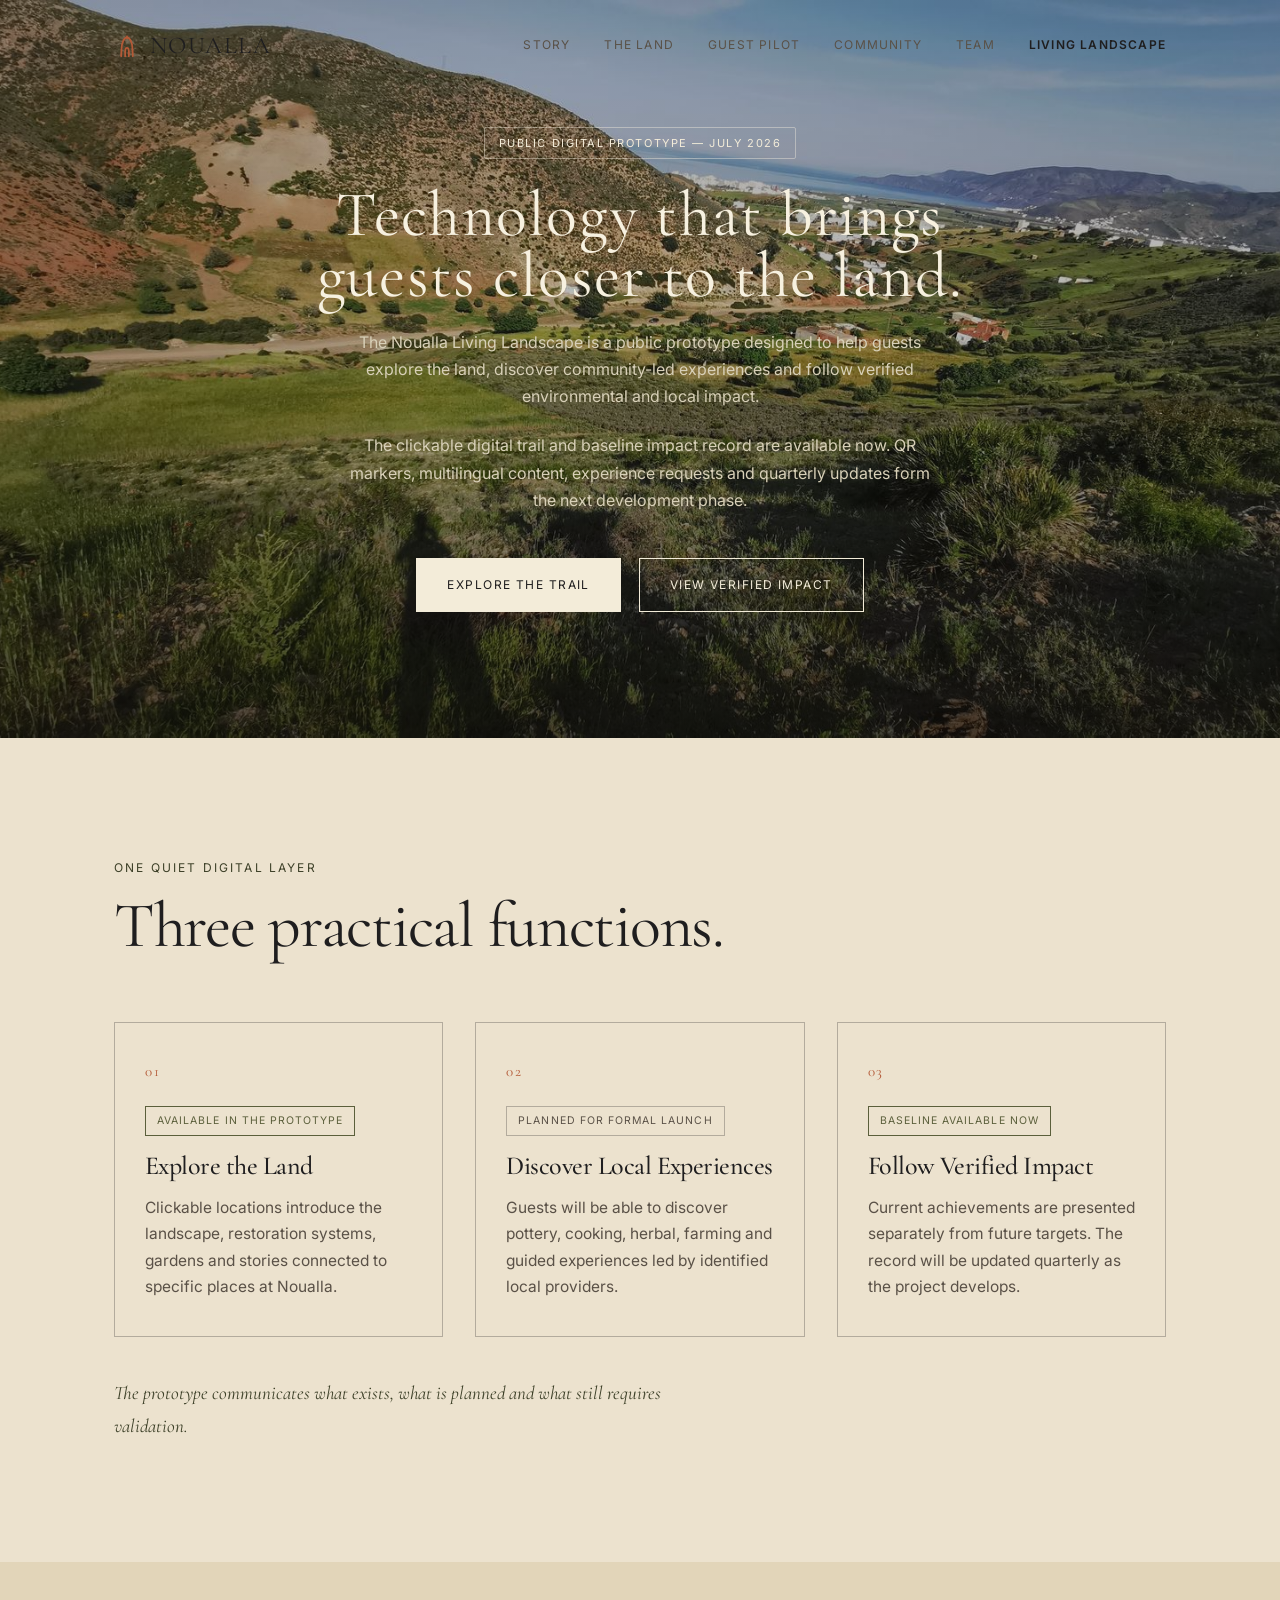
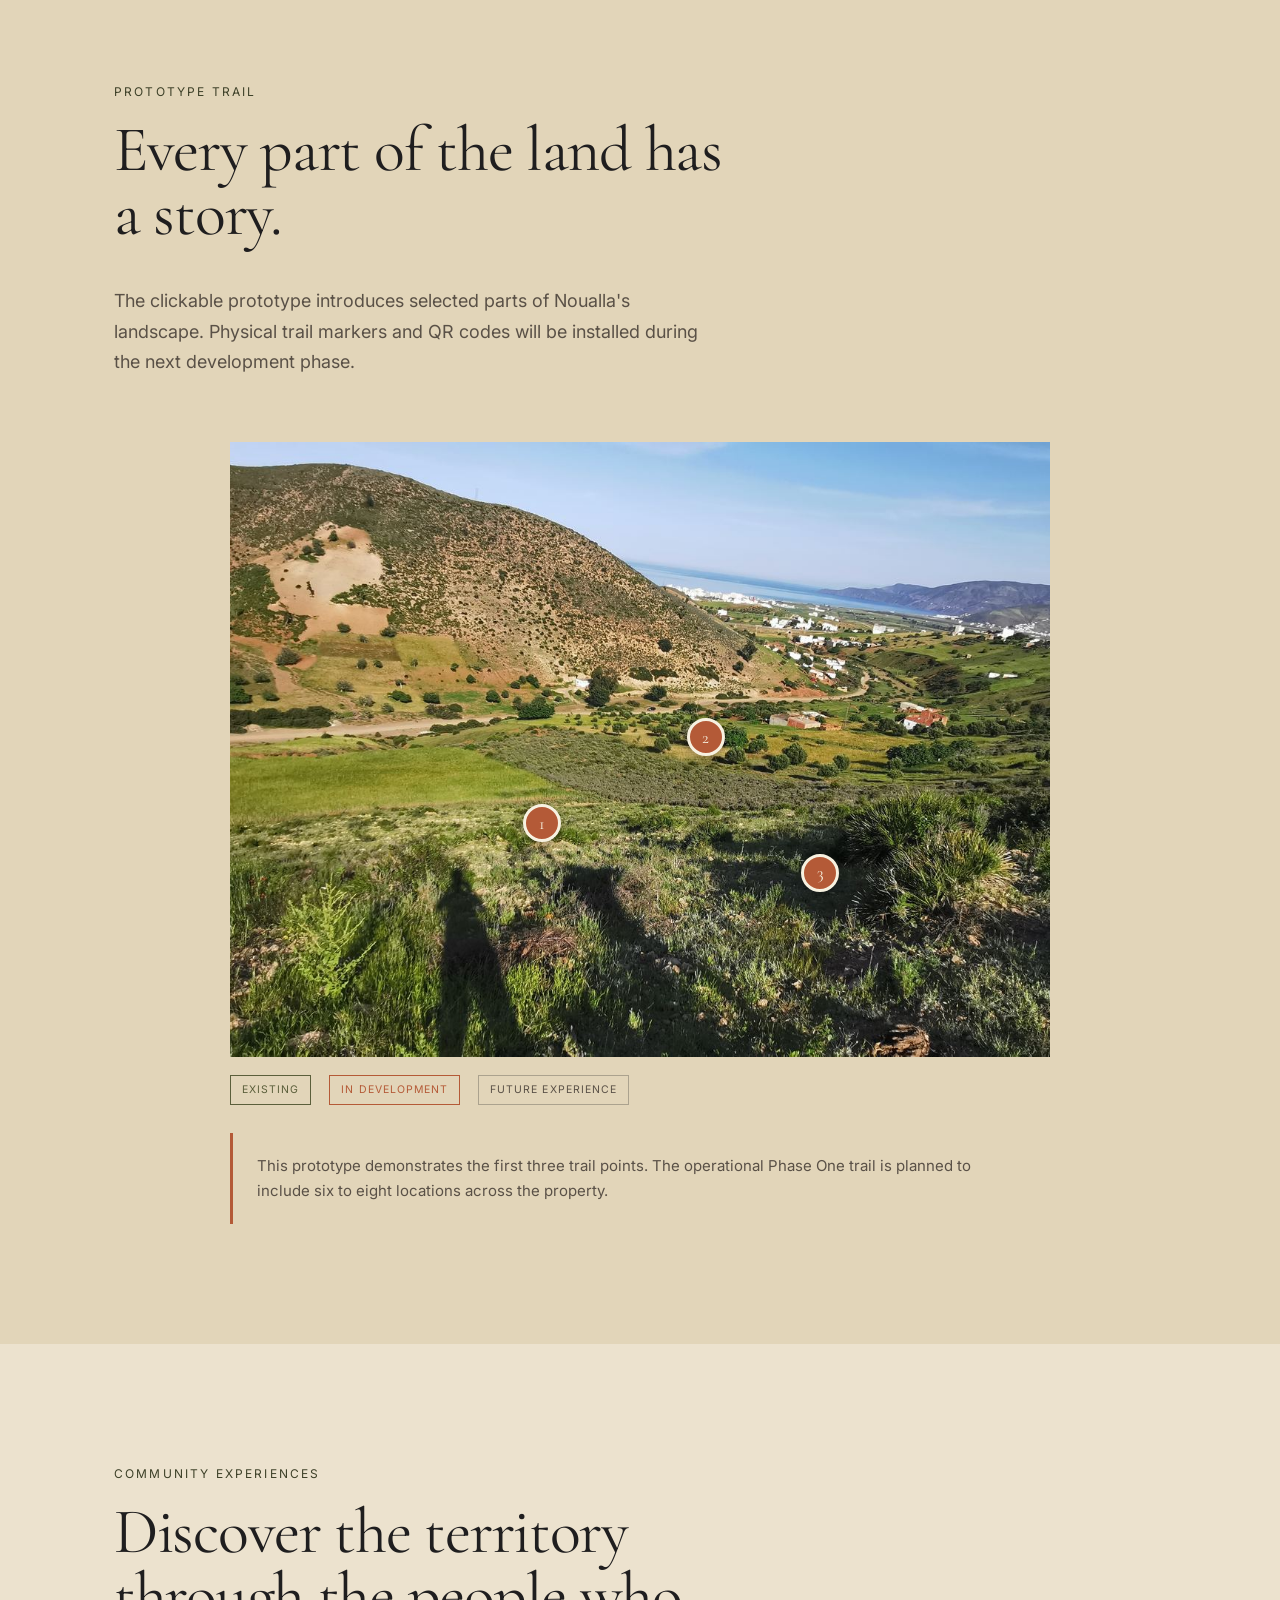
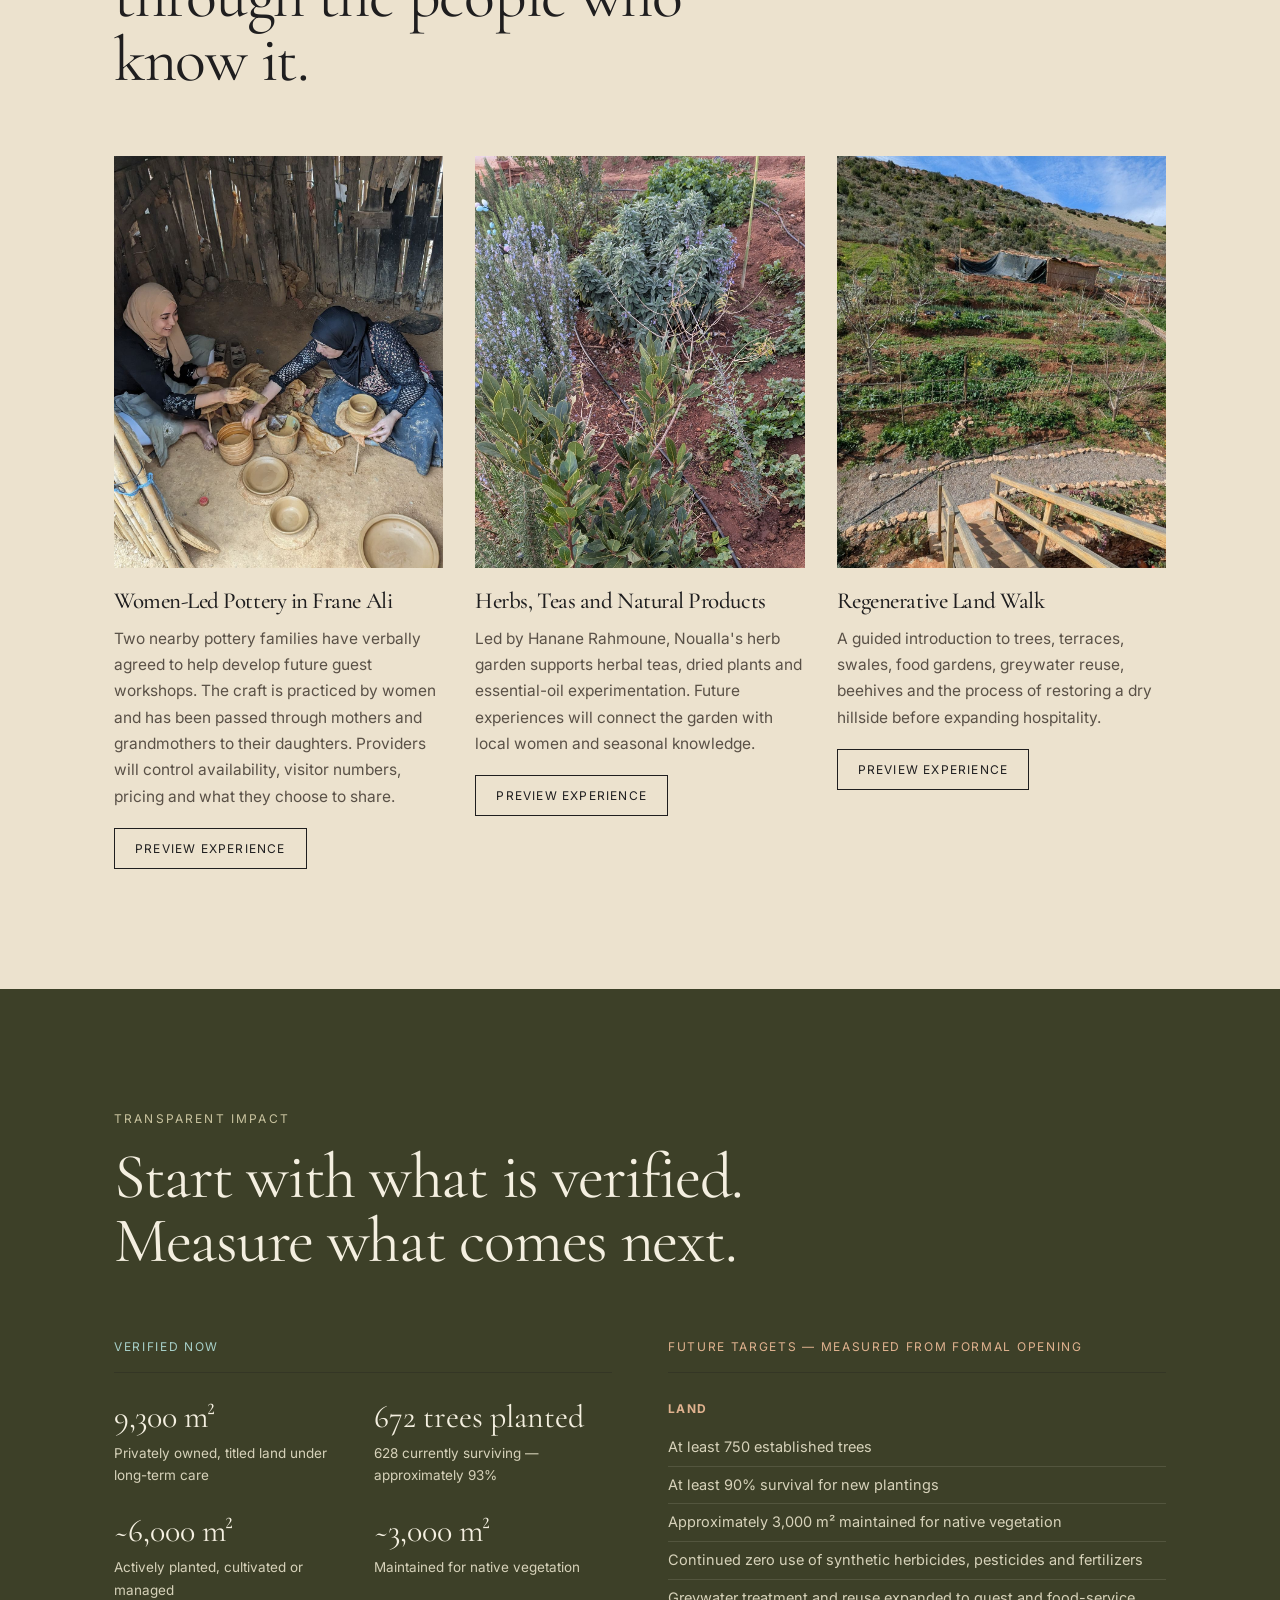
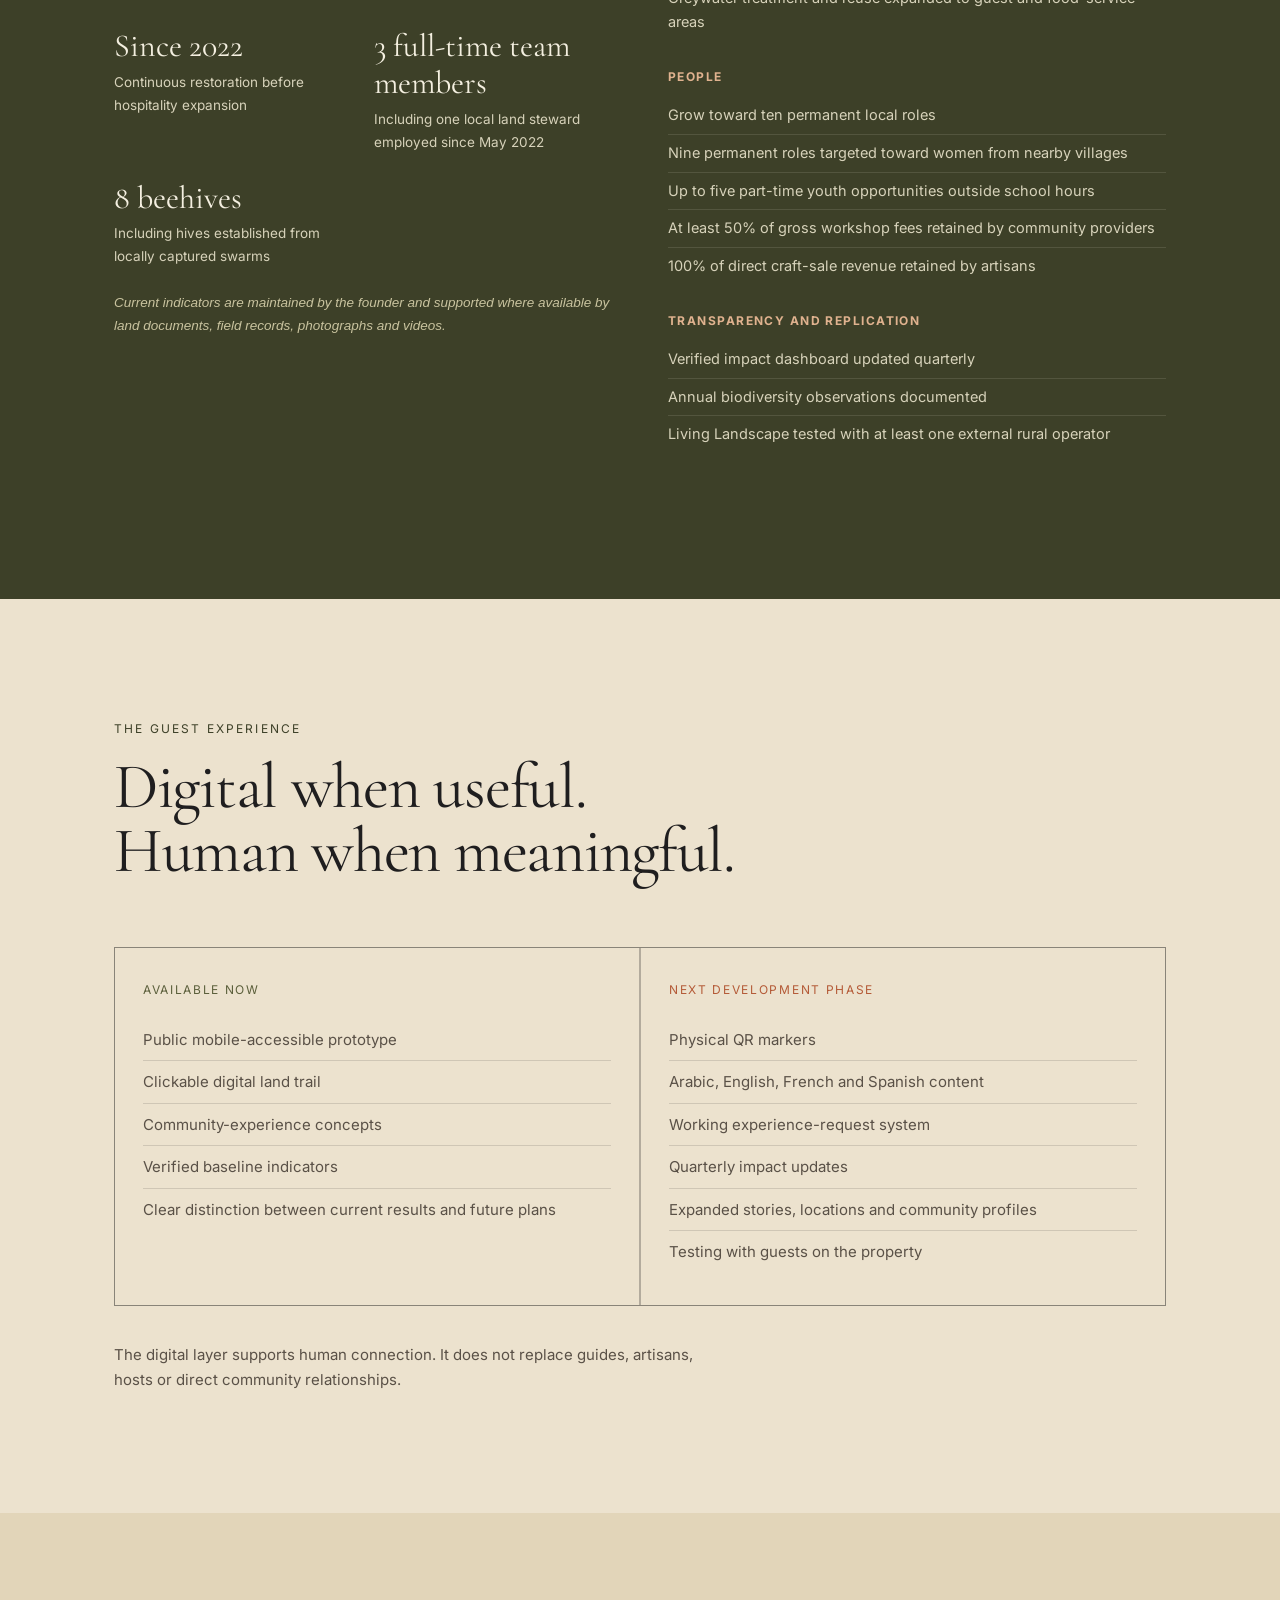
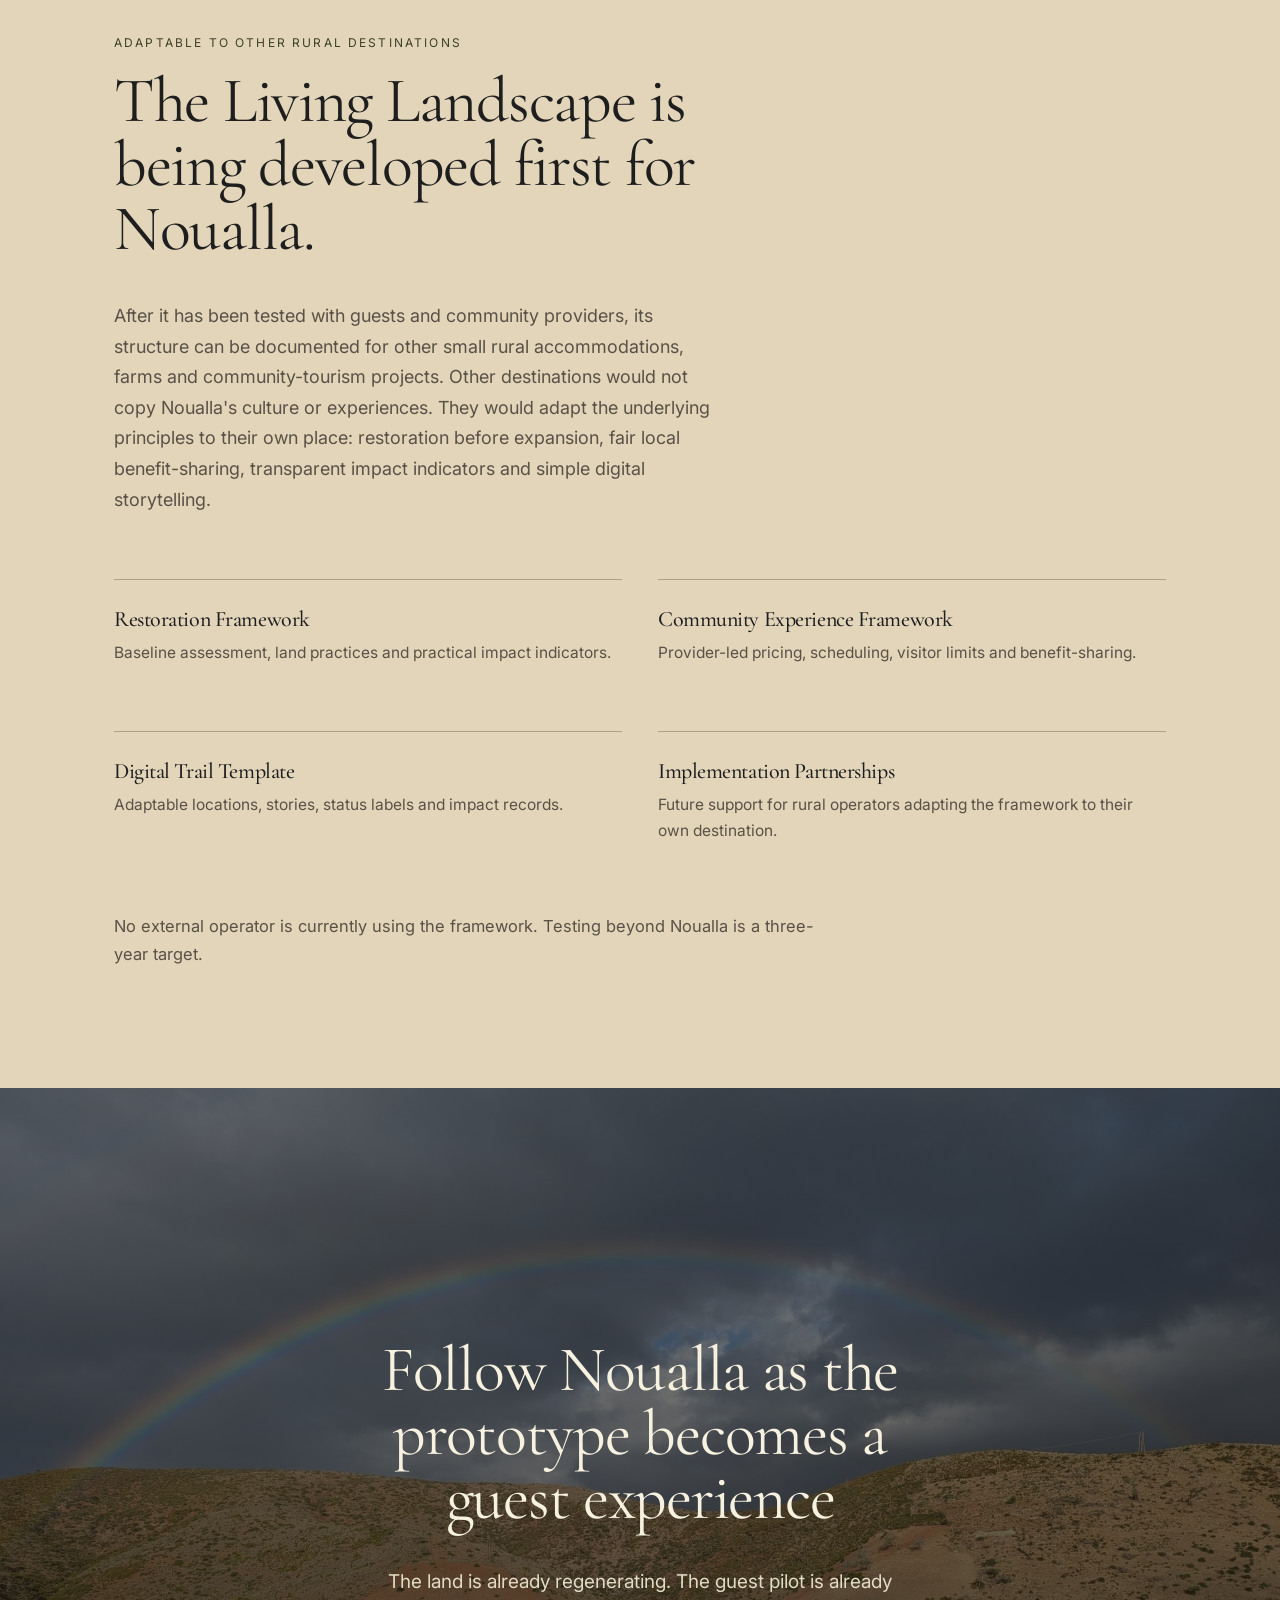
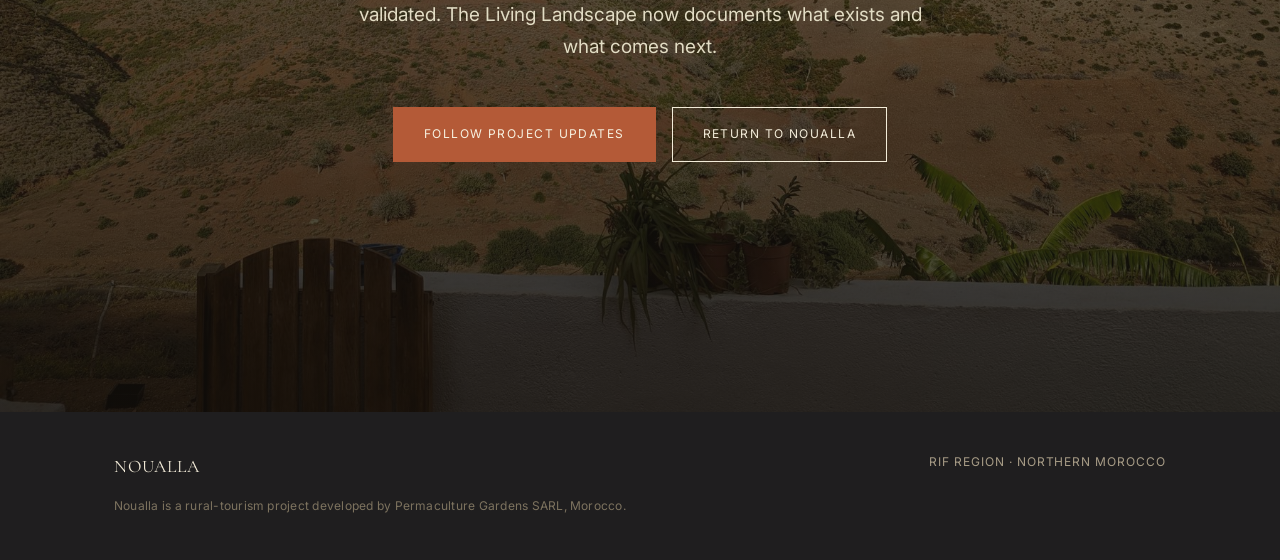
==== commit 03458aeb: "FinalV7" ====
--- a/living-landscape/index.html
+++ b/living-landscape/index.html
@@ -4,10 +4,10 @@
 <meta charset="UTF-8">
 <meta name="viewport" content="width=device-width, initial-scale=1.0">
 <title>Noualla Living Landscape | Regenerative Rural Tourism in Morocco</title>
-<meta name="description" content="Explore Noualla Living Landscape, a mobile-first prototype connecting guests with ecological restoration, community-led experiences and transparent rural tourism impact in northern Morocco.">
+<meta name="description" content="Explore Noualla Living Landscape, a public digital prototype connecting guests with verified ecological restoration, community-led experiences and transparent rural tourism impact in northern Morocco.">
 <link rel="canonical" href="https://noualla.com/living-landscape/">
 <meta property="og:title" content="Noualla Living Landscape | Regenerative Rural Tourism in Morocco">
-<meta property="og:description" content="Explore Noualla Living Landscape, a mobile-first prototype connecting guests with ecological restoration, community-led experiences and transparent rural tourism impact in northern Morocco.">
+<meta property="og:description" content="A public digital prototype connecting guests with verified ecological restoration, community-led experiences and transparent rural tourism impact in northern Morocco.">
 <meta property="og:image" content="../images/valley-2021.jpg">
 <meta property="og:type" content="website">
 <meta name="twitter:card" content="summary_large_image">
@@ -34,10 +34,10 @@
     <nav class="links">
       <a href="../#story">Story</a>
       <a href="../#land">The Land</a>
-      <a href="../#experience">Experience</a>
-      <a href="../#community">Craft</a>
+      <a href="../#pilot">Guest Pilot</a>
+      <a href="../#community">Community</a>
+      <a href="../#team">Team</a>
       <a href="./" aria-current="page" style="color:var(--ink); font-weight:600;">Living Landscape</a>
-      <a href="../#contact">Contact</a>
     </nav>
     <button class="menu-toggle" aria-label="Open menu" aria-expanded="false" aria-controls="mobileMenu">
       <svg viewBox="0 0 24 24" fill="none" stroke="currentColor" stroke-width="1.6"><line x1="3" y1="6" x2="21" y2="6"/><line x1="3" y1="12" x2="21" y2="12"/><line x1="3" y1="18" x2="21" y2="18"/></svg>
@@ -51,27 +51,23 @@
   </button>
   <a href="../#story">Story</a>
   <a href="../#land">The Land</a>
-  <a href="../#experience">Experience</a>
-  <a href="../#community">Craft</a>
+  <a href="../#pilot">Guest Pilot</a>
+  <a href="../#community">Community</a>
+  <a href="../#team">Team</a>
   <a href="./" aria-current="page">Living Landscape</a>
-  <a href="../#contact">Contact</a>
 </nav>
 
 <!-- HERO -->
 <section class="hero" style="min-height:82vh;">
   <div class="hero-bg"><img src="../images/valley-2021.jpg" alt="Wide view across the restored valley toward the Mediterranean coast and the Rif mountains"></div>
   <div class="hero-inner">
-    <div class="status-pill" style="color:#f3ecd9; border-color:rgba(247,241,224,0.4); margin-bottom:26px; display:inline-block;">Phase One Digital Prototype</div>
+    <div class="status-pill" style="color:#f3ecd9; border-color:rgba(247,241,224,0.4); margin-bottom:26px; display:inline-block;">Public Digital Prototype — July 2026</div>
     <h1 class="reveal" style="font-size:clamp(38px,6.5vw,64px);">Technology that brings guests closer to the land.</h1>
-    <p class="small reveal" style="max-width:56ch;">Noualla Living Landscape is a simple mobile companion connecting regenerative hospitality, ecological learning and community-led experiences. It is designed to support human hospitality — not replace it.</p>
+    <p class="small reveal" style="max-width:58ch;">The Noualla Living Landscape is a public prototype designed to help guests explore the land, discover community-led experiences and follow verified environmental and local impact.</p>
+    <p class="small reveal" style="max-width:58ch;">The clickable digital trail and baseline impact record are available now. QR markers, multilingual content, experience requests and quarterly updates form the next development phase.</p>
     <div class="hero-actions reveal">
-      <a href="#trail" class="btn primary">Explore the Land</a>
-      <a href="#impact" class="btn ghost">See Our Impact</a>
-    </div>
-    <div class="reveal" style="margin-top:40px; display:flex; gap:14px; flex-wrap:wrap; justify-content:center;">
-      <span class="status-pill" style="color:#d8d0b8; border-color:rgba(247,241,224,0.3);">No App Download</span>
-      <span class="status-pill" style="color:#d8d0b8; border-color:rgba(247,241,224,0.3);">Mobile-First</span>
-      <span class="status-pill" style="color:#d8d0b8; border-color:rgba(247,241,224,0.3);">Low-Bandwidth Design</span>
+      <a href="#trail" class="btn primary">Explore the Trail</a>
+      <a href="#impact" class="btn ghost">View Verified Impact</a>
     </div>
   </div>
 </section>
@@ -80,27 +76,30 @@
 <section>
   <div class="wrap">
     <div class="section-head reveal">
-      <div class="label">How It Works</div>
-      <h2>One quiet digital layer. Three practical functions.</h2>
+      <div class="label">One Quiet Digital Layer</div>
+      <h2>Three practical functions.</h2>
     </div>
     <div class="functions-grid">
       <div class="function-card reveal">
         <div class="fnum">01</div>
+        <span class="status-tag existing" style="margin-bottom:14px; display:inline-block;">Available in the prototype</span>
         <h3>Explore the Land</h3>
-        <p>Guests access stories through an interactive map and discreet QR points located around the property. Each stop explains part of the landscape, its restoration and the knowledge connected to it.</p>
+        <p>Clickable locations introduce the landscape, restoration systems, gardens and stories connected to specific places at Noualla.</p>
       </div>
       <div class="function-card reveal">
         <div class="fnum">02</div>
-        <h3>Support Local Experiences</h3>
-        <p>Guests can discover planned pottery, cooking, craft and land-based activities and express interest before or during their stay.</p>
+        <span class="status-tag future" style="margin-bottom:14px; display:inline-block;">Planned for formal launch</span>
+        <h3>Discover Local Experiences</h3>
+        <p>Guests will be able to discover pottery, cooking, herbal, farming and guided experiences led by identified local providers.</p>
       </div>
       <div class="function-card reveal">
         <div class="fnum">03</div>
+        <span class="status-tag existing" style="margin-bottom:14px; display:inline-block;">Baseline available now</span>
         <h3>Follow Verified Impact</h3>
-        <p>Noualla will progressively publish environmental and community indicators using measured information rather than generic sustainability claims.</p>
-      </div>
-    </div>
-    <p class="functions-note reveal">Guests may use the companion when it adds value, and put their phones away when it does not.</p>
+        <p>Current achievements are presented separately from future targets. The record will be updated quarterly as the project develops.</p>
+      </div>
+    </div>
+    <p class="functions-note reveal">The prototype communicates what exists, what is planned and what still requires validation.</p>
   </div>
 </section>
 
@@ -110,13 +109,19 @@
     <div class="section-head reveal">
       <div class="label">Prototype Trail</div>
       <h2>Every part of the land has a story.</h2>
+      <p class="lede">The clickable prototype introduces selected parts of Noualla's landscape. Physical trail markers and QR codes will be installed during the next development phase.</p>
     </div>
     <div class="trail-wrap reveal">
       <div class="trail-map">
         <img src="../images/valley-2021.jpg" alt="Overview of the Noualla property and surrounding valley, with three numbered trail points" style="position:absolute; inset:0;">
-        <button type="button" class="trail-marker" style="left:38%; top:62%;" data-open-modal="marker1" aria-label="Trail point 1: From degraded hillside to living landscape">1</button>
-        <button type="button" class="trail-marker" style="left:58%; top:48%;" data-open-modal="marker2" aria-label="Trail point 2: Water on the slope">2</button>
-        <button type="button" class="trail-marker" style="left:72%; top:70%;" data-open-modal="marker3" aria-label="Trail point 3: Habitat for pollinators">3</button>
+        <button type="button" class="trail-marker" style="left:38%; top:62%;" data-open-modal="marker1" aria-label="Trail point 1: From degraded hillside to living landscape — existing">1</button>
+        <button type="button" class="trail-marker" style="left:58%; top:48%;" data-open-modal="marker2" aria-label="Trail point 2: Water on the slope — existing">2</button>
+        <button type="button" class="trail-marker" style="left:72%; top:70%;" data-open-modal="marker3" aria-label="Trail point 3: Habitat for pollinators — existing">3</button>
+      </div>
+      <div class="map-status-legend">
+        <span class="status-tag existing">Existing</span>
+        <span class="status-tag dev">In development</span>
+        <span class="status-tag future">Future experience</span>
       </div>
       <div class="trail-note">This prototype demonstrates the first three trail points. The operational Phase One trail is planned to include six to eight locations across the property.</div>
     </div>
@@ -126,67 +131,64 @@
 <!-- Marker modals -->
 <div class="modal-overlay" id="marker1" role="dialog" aria-modal="true" aria-labelledby="marker1-title">
   <div class="modal-box">
-    <button class="modal-close" aria-label="Close">
-      <svg viewBox="0 0 24 24" width="16" height="16" fill="none" stroke="currentColor" stroke-width="2"><line x1="4" y1="4" x2="20" y2="20"/><line x1="20" y1="4" x2="4" y2="20"/></svg>
-    </button>
+    <button class="modal-close" aria-label="Close"><svg viewBox="0 0 24 24" width="16" height="16" fill="none" stroke="currentColor" stroke-width="2"><line x1="4" y1="4" x2="20" y2="20"/><line x1="20" y1="4" x2="4" y2="20"/></svg></button>
     <div class="modal-photo"><img src="../images/planting-2022.jpg" alt="Planting one of the first olive trees on the bare hillside in 2022"></div>
     <div class="modal-body">
-      <h3 id="marker1-title">From Degraded Hillside to Living Landscape</h3>
-      <p>Restoration began in 2022, before the hospitality concept was developed. More than 600 trees have since been planted across a 9,300 m² hillside, alongside terraces, planting areas and long-term land care.</p>
+      <span class="status-tag existing">Existing</span>
+      <h3 id="marker1-title" style="margin-top:14px;">From Degraded Hillside to Living Landscape</h3>
+      <p>Restoration began in 2022. Since then, 672 trees have been planted across the 9,300 m² hillside — 628 currently surviving — alongside terraces, planting areas and long-term land care.</p>
     </div>
   </div>
 </div>
 
 <div class="modal-overlay" id="marker2" role="dialog" aria-modal="true" aria-labelledby="marker2-title">
   <div class="modal-box">
-    <button class="modal-close" aria-label="Close">
-      <svg viewBox="0 0 24 24" width="16" height="16" fill="none" stroke="currentColor" stroke-width="2"><line x1="4" y1="4" x2="20" y2="20"/><line x1="20" y1="4" x2="4" y2="20"/></svg>
-    </button>
+    <button class="modal-close" aria-label="Close"><svg viewBox="0 0 24 24" width="16" height="16" fill="none" stroke="currentColor" stroke-width="2"><line x1="4" y1="4" x2="20" y2="20"/><line x1="20" y1="4" x2="4" y2="20"/></svg></button>
     <div class="modal-photo"><img src="../images/swale-2022.jpg" alt="A freshly dug swale trench on the hillside, part of the water management system"></div>
     <div class="modal-body">
-      <h3 id="marker2-title">Water on the Slope</h3>
-      <p>Terraces, swales, irrigation systems and greywater reuse help slow water, reduce erosion and support vegetation in a dry Mediterranean landscape.</p>
+      <span class="status-tag existing">Existing</span>
+      <h3 id="marker2-title" style="margin-top:14px;">Water on the Slope</h3>
+      <p>Eight major terraces and swales slow water and reduce erosion. Kitchen and shower greywater is treated through reeds and bamboo and reused in the garden.</p>
     </div>
   </div>
 </div>
 
 <div class="modal-overlay" id="marker3" role="dialog" aria-modal="true" aria-labelledby="marker3-title">
   <div class="modal-box">
-    <button class="modal-close" aria-label="Close">
-      <svg viewBox="0 0 24 24" width="16" height="16" fill="none" stroke="currentColor" stroke-width="2"><line x1="4" y1="4" x2="20" y2="20"/><line x1="20" y1="4" x2="4" y2="20"/></svg>
-    </button>
+    <button class="modal-close" aria-label="Close"><svg viewBox="0 0 24 24" width="16" height="16" fill="none" stroke="currentColor" stroke-width="2"><line x1="4" y1="4" x2="20" y2="20"/><line x1="20" y1="4" x2="4" y2="20"/></svg></button>
     <div class="modal-photo"><img src="../images/lavender-macro.jpg" alt="Close-up of lavender in bloom, part of the planted pollinator habitat"></div>
     <div class="modal-body">
-      <h3 id="marker3-title">Habitat for Pollinators</h3>
-      <p>Trees, flowering plants and chemical-conscious land care are creating more habitat for bees, butterflies and other pollinators. Future biodiversity observations will be recorded through the Living Landscape system.</p>
-    </div>
-  </div>
-</div>
-
-<!-- COMMUNITY EXPERIENCE PREVIEWS -->
+      <span class="status-tag existing">Existing</span>
+      <h3 id="marker3-title" style="margin-top:14px;">Habitat for Pollinators</h3>
+      <p>Eight beehives are established on site. Trees, flowering plants and chemical-free land care support bees, butterflies and other pollinators. Future biodiversity observations will be recorded through the Living Landscape system.</p>
+    </div>
+  </div>
+</div>
+
+<!-- COMMUNITY EXPERIENCE CARDS -->
 <section>
   <div class="wrap">
     <div class="section-head reveal">
-      <div class="label">Planned Community Experiences</div>
+      <div class="label">Community Experiences</div>
       <h2>Discover the territory through the people who know it.</h2>
     </div>
     <div class="preview-grid">
       <div class="preview-card reveal">
         <div class="ph"><img src="../images/pottery-nouala.jpg" alt="Two local women shaping pottery together inside a traditional nouala"></div>
-        <h3>Pottery and Local Craft</h3>
-        <p>Discover the pottery traditions of the surrounding area through activities developed with local makers.</p>
+        <h3>Women-Led Pottery in Frane Ali</h3>
+        <p>Two nearby pottery families have verbally agreed to help develop future guest workshops. The craft is practiced by women and has been passed through mothers and grandmothers to their daughters. Providers will control availability, visitor numbers, pricing and what they choose to share.</p>
         <button type="button" class="preview-btn" data-open-modal="preview1">Preview Experience</button>
       </div>
       <div class="preview-card reveal">
         <div class="ph"><img src="../images/herb-bed.jpg" alt="A bed of rosemary, sage and bay laurel grown on site"></div>
-        <h3>Rural Moroccan Cooking</h3>
-        <p>Learn how a seasonal local meal is prepared using regional ingredients and traditional methods.</p>
+        <h3>Herbs, Teas and Natural Products</h3>
+        <p>Led by Hanane Rahmoune, Noualla's herb garden supports herbal teas, dried plants and essential-oil experimentation. Future experiences will connect the garden with local women and seasonal knowledge.</p>
         <button type="button" class="preview-btn" data-open-modal="preview2">Preview Experience</button>
       </div>
       <div class="preview-card reveal">
         <div class="ph"><img src="../images/vegetable-terraces.jpg" alt="Terraced vegetable gardens on the hillside"></div>
         <h3>Regenerative Land Walk</h3>
-        <p>Explore Noualla's trees, terraces, gardens and restoration areas while learning how the land is cared for.</p>
+        <p>A guided introduction to trees, terraces, swales, food gardens, greywater reuse, beehives and the process of restoring a dry hillside before expanding hospitality.</p>
         <button type="button" class="preview-btn" data-open-modal="preview3">Preview Experience</button>
       </div>
     </div>
@@ -198,14 +200,10 @@
   <div class="modal-box">
     <button class="modal-close" aria-label="Close"><svg viewBox="0 0 24 24" width="16" height="16" fill="none" stroke="currentColor" stroke-width="2"><line x1="4" y1="4" x2="20" y2="20"/><line x1="20" y1="4" x2="4" y2="20"/></svg></button>
     <div class="modal-body">
-      <h3 id="preview1-title">Pottery and Local Craft</h3>
-      <div class="modal-meta">
-        <div><strong>Planned duration:</strong> ~2 hours</div>
-        <div><strong>Intended group size:</strong> 2–6 guests</div>
-        <div><strong>Proposed languages:</strong> Arabic, French, English</div>
-      </div>
-      <span class="modal-tag">Planned for Phase One</span>
-      <p style="margin-top:16px;">Final details will be developed with participating local providers.</p>
+      <h3 id="preview1-title">Women-Led Pottery in Frane Ali</h3>
+      <span class="modal-tag">Participation verbally confirmed — formal launch pending</span>
+      <p style="margin-top:16px;">Two nearby pottery families have verbally agreed to help develop future guest workshops. The craft is practiced by women and has been passed through mothers and grandmothers to their daughters.</p>
+      <p>Providers will control availability, visitor numbers, pricing and what they choose to share. Final details will be developed with participating local providers.</p>
     </div>
   </div>
 </div>
@@ -214,14 +212,10 @@
   <div class="modal-box">
     <button class="modal-close" aria-label="Close"><svg viewBox="0 0 24 24" width="16" height="16" fill="none" stroke="currentColor" stroke-width="2"><line x1="4" y1="4" x2="20" y2="20"/><line x1="20" y1="4" x2="4" y2="20"/></svg></button>
     <div class="modal-body">
-      <h3 id="preview2-title">Rural Moroccan Cooking</h3>
-      <div class="modal-meta">
-        <div><strong>Planned duration:</strong> ~3 hours, incl. shared meal</div>
-        <div><strong>Intended group size:</strong> 2–8 guests</div>
-        <div><strong>Proposed languages:</strong> Arabic, French, English</div>
-      </div>
-      <span class="modal-tag">Planned for Phase One</span>
-      <p style="margin-top:16px;">Final details will be developed with participating local providers.</p>
+      <h3 id="preview2-title">Herbs, Teas and Natural Products</h3>
+      <span class="modal-tag">In development</span>
+      <p style="margin-top:16px;">Led by Hanane Rahmoune, Noualla's herb garden supports herbal teas, dried plants and essential-oil experimentation.</p>
+      <p>Future experiences will connect the garden with local women and seasonal knowledge. Final details will be developed with participating local providers.</p>
     </div>
   </div>
 </div>
@@ -231,18 +225,14 @@
     <button class="modal-close" aria-label="Close"><svg viewBox="0 0 24 24" width="16" height="16" fill="none" stroke="currentColor" stroke-width="2"><line x1="4" y1="4" x2="20" y2="20"/><line x1="20" y1="4" x2="4" y2="20"/></svg></button>
     <div class="modal-body">
       <h3 id="preview3-title">Regenerative Land Walk</h3>
-      <div class="modal-meta">
-        <div><strong>Planned duration:</strong> ~90 minutes</div>
-        <div><strong>Intended group size:</strong> 2–10 guests</div>
-        <div><strong>Proposed languages:</strong> Arabic, French, English</div>
-      </div>
-      <span class="modal-tag">Planned for Phase One</span>
-      <p style="margin-top:16px;">Final details will be developed with participating local providers.</p>
-    </div>
-  </div>
-</div>
-
-<!-- IMPACT DASHBOARD -->
+      <span class="modal-tag">Prototype content available</span>
+      <p style="margin-top:16px;">A guided introduction to trees, terraces, swales, food gardens, greywater reuse, beehives and the process of restoring a dry hillside before expanding hospitality.</p>
+      <p>Final details will be developed with participating local providers.</p>
+    </div>
+  </div>
+</div>
+
+<!-- IMPACT -->
 <section class="community" id="impact">
   <div class="wrap">
     <div class="section-head reveal">
@@ -251,69 +241,84 @@
     </div>
     <div class="impact-cols reveal">
       <div>
-        <div class="impact-col-label" style="color:#a7d0c9;">A. Current Verified Baseline</div>
-        <div class="baseline-grid">
-          <div class="baseline-stat"><div class="n">9,300 m²</div><div class="l" style="color:#d7d2ba;">Privately owned land under long-term care</div></div>
-          <div class="baseline-stat"><div class="n">600+</div><div class="l" style="color:#d7d2ba;">Trees planted since 2022</div></div>
-          <div class="baseline-stat"><div class="n">Since 2022</div><div class="l" style="color:#d7d2ba;">Continuous restoration before hospitality</div></div>
-          <div class="baseline-stat"><div class="n">1</div><div class="l" style="color:#d7d2ba;">Permanent local land-stewardship role</div></div>
+        <div class="impact-col-label" style="color:#a7d0c9;">Verified Now</div>
+        <div class="verified-grid">
+          <div class="verified-stat"><div class="n">9,300 m²</div><div class="l">Privately owned, titled land under long-term care</div></div>
+          <div class="verified-stat"><div class="n">672 trees planted</div><div class="l">628 currently surviving — approximately 93%</div></div>
+          <div class="verified-stat"><div class="n">~6,000 m²</div><div class="l">Actively planted, cultivated or managed</div></div>
+          <div class="verified-stat"><div class="n">~3,000 m²</div><div class="l">Maintained for native vegetation</div></div>
+          <div class="verified-stat"><div class="n">Since 2022</div><div class="l">Continuous restoration before hospitality expansion</div></div>
+          <div class="verified-stat"><div class="n">3 full-time team members</div><div class="l">Including one local land steward employed since May 2022</div></div>
+          <div class="verified-stat"><div class="n">8 beehives</div><div class="l">Including hives established from locally captured swarms</div></div>
         </div>
+        <p class="verify-note">Current indicators are maintained by the founder and supported where available by land documents, field records, photographs and videos.</p>
       </div>
       <div>
-        <div class="impact-col-label" style="color:#e0b28f;">B. Indicators Planned for Phase One</div>
-        <ul class="planned-list" style="border-color:rgba(239,233,216,0.18);">
-          <li style="border-color:rgba(239,233,216,0.14); color:#d7d2ba;">Tree survival and continued planting <span class="planned-tag" style="border-color:#a6b097; color:#a6b097;">Planned</span></li>
-          <li style="border-color:rgba(239,233,216,0.14); color:#d7d2ba;">Water consumption per guest-night <span class="planned-tag" style="border-color:#a6b097; color:#a6b097;">Planned</span></li>
-          <li style="border-color:rgba(239,233,216,0.14); color:#d7d2ba;">Renewable energy generated <span class="planned-tag" style="border-color:#a6b097; color:#a6b097;">Planned</span></li>
-          <li style="border-color:rgba(239,233,216,0.14); color:#d7d2ba;">Organic waste composted <span class="planned-tag" style="border-color:#a6b097; color:#a6b097;">Planned</span></li>
-          <li style="border-color:rgba(239,233,216,0.14); color:#d7d2ba;">Recorded bird and pollinator observations <span class="planned-tag" style="border-color:#a6b097; color:#a6b097;">Planned</span></li>
-          <li style="border-color:rgba(239,233,216,0.14); color:#d7d2ba;">Local jobs created <span class="planned-tag" style="border-color:#a6b097; color:#a6b097;">Planned</span></li>
-          <li style="border-color:rgba(239,233,216,0.14); color:#d7d2ba;">Local purchasing <span class="planned-tag" style="border-color:#a6b097; color:#a6b097;">Planned</span></li>
-          <li style="border-color:rgba(239,233,216,0.14); color:#d7d2ba;">Community experience participation <span class="planned-tag" style="border-color:#a6b097; color:#a6b097;">Planned</span></li>
-          <li style="border-color:rgba(239,233,216,0.14); color:#d7d2ba;">Income generated for participating providers <span class="planned-tag" style="border-color:#a6b097; color:#a6b097;">Planned</span></li>
-        </ul>
-      </div>
-    </div>
-    <p class="impact-statement reveal" style="color:#cfc9ae;">Operational indicators will be published progressively after hospitality activities begin. Noualla will report measured results, not estimated impact claims.</p>
-  </div>
-</section>
-
-<!-- SAMPLE GUEST JOURNEY -->
+        <div class="impact-col-label" style="color:#e0b28f;">Future Targets — Measured From Formal Opening</div>
+        <div class="target-cat">
+          <h5>Land</h5>
+          <ul>
+            <li>At least 750 established trees</li>
+            <li>At least 90% survival for new plantings</li>
+            <li>Approximately 3,000 m² maintained for native vegetation</li>
+            <li>Continued zero use of synthetic herbicides, pesticides and fertilizers</li>
+            <li>Greywater treatment and reuse expanded to guest and food-service areas</li>
+          </ul>
+        </div>
+        <div class="target-cat">
+          <h5>People</h5>
+          <ul>
+            <li>Grow toward ten permanent local roles</li>
+            <li>Nine permanent roles targeted toward women from nearby villages</li>
+            <li>Up to five part-time youth opportunities outside school hours</li>
+            <li>At least 50% of gross workshop fees retained by community providers</li>
+            <li>100% of direct craft-sale revenue retained by artisans</li>
+          </ul>
+        </div>
+        <div class="target-cat">
+          <h5>Transparency and Replication</h5>
+          <ul>
+            <li>Verified impact dashboard updated quarterly</li>
+            <li>Annual biodiversity observations documented</li>
+            <li>Living Landscape tested with at least one external rural operator</li>
+          </ul>
+        </div>
+      </div>
+    </div>
+  </div>
+</section>
+
+<!-- DIGITAL WHEN USEFUL -->
 <section>
   <div class="wrap">
     <div class="section-head reveal">
       <div class="label">The Guest Experience</div>
       <h2>Digital when useful. Human when meaningful.</h2>
     </div>
-    <div class="journey-row reveal">
-      <div class="journey-stage">
-        <div class="jlabel">Before Arrival</div>
+    <div class="avail-row reveal">
+      <div class="avail-col now">
+        <div class="jlabel">Available Now</div>
         <ul>
-          <li>Practical directions</li>
-          <li>Dietary and accessibility preferences</li>
-          <li>Interest in local experiences</li>
-          <li>Suggested packing and seasonal information</li>
+          <li>Public mobile-accessible prototype</li>
+          <li>Clickable digital land trail</li>
+          <li>Community-experience concepts</li>
+          <li>Verified baseline indicators</li>
+          <li>Clear distinction between current results and future plans</li>
         </ul>
       </div>
-      <div class="journey-stage">
-        <div class="jlabel">During the Stay</div>
+      <div class="avail-col next">
+        <div class="jlabel">Next Development Phase</div>
         <ul>
-          <li>Offline-friendly property map</li>
-          <li>Living Landscape trail</li>
-          <li>Experience information</li>
-          <li>Direct contact with a real Noualla host</li>
+          <li>Physical QR markers</li>
+          <li>Arabic, English, French and Spanish content</li>
+          <li>Working experience-request system</li>
+          <li>Quarterly impact updates</li>
+          <li>Expanded stories, locations and community profiles</li>
+          <li>Testing with guests on the property</li>
         </ul>
       </div>
-      <div class="journey-stage">
-        <div class="jlabel">After the Stay</div>
-        <ul>
-          <li>A verified contribution summary</li>
-          <li>Restoration and project updates</li>
-          <li>Feedback and future visit interest</li>
-        </ul>
-      </div>
-    </div>
-    <p class="journey-note reveal">The companion handles practical information while Noualla's hosts remain central to the experience.</p>
+    </div>
+    <p class="journey-note reveal">The digital layer supports human connection. It does not replace guides, artisans, hosts or direct community relationships.</p>
   </div>
 </section>
 
@@ -321,29 +326,29 @@
 <section class="land">
   <div class="wrap">
     <div class="section-head reveal">
-      <div class="label">Beyond One Property</div>
-      <h2>Designed for Noualla. Adaptable to other rural destinations.</h2>
-      <p class="lede">Noualla's physical retreat will remain intentionally small, growing from four initial units to a maximum of eight. The part designed to scale is the framework around the stay.</p>
+      <div class="label">Adaptable to Other Rural Destinations</div>
+      <h2>The Living Landscape is being developed first for Noualla.</h2>
+      <p class="lede">After it has been tested with guests and community providers, its structure can be documented for other small rural accommodations, farms and community-tourism projects. Other destinations would not copy Noualla's culture or experiences. They would adapt the underlying principles to their own place: restoration before expansion, fair local benefit-sharing, transparent impact indicators and simple digital storytelling.</p>
     </div>
     <div class="scale-grid reveal">
       <div class="scale-item">
-        <h4>Restoration-First Development</h4>
-        <p>A practical sequence that begins with land care before hospitality expansion.</p>
+        <h4>Restoration Framework</h4>
+        <p>Baseline assessment, land practices and practical impact indicators.</p>
       </div>
       <div class="scale-item">
         <h4>Community Experience Framework</h4>
-        <p>Simple principles for developing activities with local providers and sharing tourism value responsibly.</p>
+        <p>Provider-led pricing, scheduling, visitor limits and benefit-sharing.</p>
       </div>
       <div class="scale-item">
-        <h4>Impact Measurement</h4>
-        <p>A manageable set of environmental and community indicators for small rural projects.</p>
+        <h4>Digital Trail Template</h4>
+        <p>Adaptable locations, stories, status labels and impact records.</p>
       </div>
       <div class="scale-item">
-        <h4>Digital Toolkit</h4>
-        <p>Mobile interpretation, local experience access and transparent reporting without requiring a complex native application.</p>
-      </div>
-    </div>
-    <p class="scale-closing reveal">After being tested at Noualla, the framework can be documented and adapted by other rural accommodations and community tourism initiatives.</p>
+        <h4>Implementation Partnerships</h4>
+        <p>Future support for rural operators adapting the framework to their own destination.</p>
+      </div>
+    </div>
+    <p class="scale-closing reveal">No external operator is currently using the framework. Testing beyond Noualla is a three-year target.</p>
   </div>
 </section>
 
@@ -351,19 +356,22 @@
 <section class="closing">
   <div class="closing-bg"><img src="../images/rainbow.jpg" alt="A rainbow over the restored hillside after rain"></div>
   <div class="wrap">
-    <h2 class="reveal">Follow Noualla as the landscape becomes a place to stay.</h2>
-    <p class="reveal">The land is already being restored. The first hospitality phase and the Living Landscape companion are now being developed carefully and progressively.</p>
+    <h2 class="reveal">Follow Noualla as the prototype becomes a guest experience</h2>
+    <p class="reveal">The land is already regenerating. The guest pilot is already validated. The Living Landscape now documents what exists and what comes next.</p>
     <div class="cta-row reveal">
-      <a href="https://instagram.com/maisonnoualla" class="btn primary" target="_blank" rel="noopener">Follow the Journey</a>
-      <a href="mailto:info@noualla.com" class="btn ghost">Contact Noualla</a>
+      <a href="https://instagram.com/maisonnoualla" class="btn primary" target="_blank" rel="noopener">Follow Project Updates</a>
+      <a href="../" class="btn ghost">Return to Noualla</a>
     </div>
   </div>
 </section>
 
 <footer>
-  <div class="wrap">
-    <div class="fbrand">NOUALLA</div>
-    <div class="fline">Rif Region · Northern Morocco</div>
+  <div class="wrap" style="flex-direction:column; align-items:flex-start; gap:6px;">
+    <div style="display:flex; justify-content:space-between; width:100%; flex-wrap:wrap; gap:14px;">
+      <div class="fbrand">NOUALLA</div>
+      <div class="fline">Rif Region · Northern Morocco</div>
+    </div>
+    <div class="fline" style="text-transform:none; letter-spacing:0.02em; color:#7d735f; margin-top:8px;">Noualla is a rural-tourism project developed by Permaculture Gardens SARL, Morocco.</div>
   </div>
 </footer>
 
--- a/css/style.css
+++ b/css/style.css
@@ -273,3 +273,81 @@
 
 /* utility */
 .visually-hidden{position:absolute; width:1px; height:1px; overflow:hidden; clip:rect(0,0,0,0); white-space:nowrap;}
+
+/* ============================================================
+   ACCURACY UPDATE — additional components
+   ============================================================ */
+
+/* status tags (Existing / In development / Future experience / etc.) */
+.status-tag{display:inline-block; font-size:10.5px; letter-spacing:0.1em; text-transform:uppercase; padding:5px 11px; border:1px solid currentColor;}
+.status-tag.existing{color:var(--olive); border-color:var(--olive);}
+.status-tag.dev{color:var(--clay); border-color:var(--clay);}
+.status-tag.future{color:var(--ink-soft); border-color:var(--line-strong);}
+
+/* proof bar (guest pilot) */
+.proof-bar{display:grid; grid-template-columns:repeat(3,1fr); gap:2px; background:var(--line-strong); border:1px solid var(--line-strong); margin-top:36px;}
+@media (max-width:700px){.proof-bar{grid-template-columns:1fr;}}
+.proof-item{background:var(--paper); padding:26px 22px; text-align:center;}
+.proof-item .n{font-family:'Cormorant Garamond', serif; font-size:30px; color:var(--clay); line-height:1.1;}
+.proof-item .l{font-size:13.5px; color:var(--ink-soft); margin-top:8px;}
+
+/* commitments grid (community) */
+.commit-grid{display:grid; grid-template-columns:repeat(3,1fr); gap:32px; margin-top:44px;}
+@media (max-width:760px){.commit-grid{grid-template-columns:1fr;}}
+.commit-item{border-top:2px solid var(--clay); padding-top:18px;}
+.commit-item h4{font-size:13px; letter-spacing:0.1em; text-transform:uppercase; color:var(--ink); margin-bottom:10px;}
+.commit-item p{font-size:15px; color:var(--ink-soft); margin:0;}
+
+/* team */
+.team-grid{display:grid; grid-template-columns:repeat(3,1fr); gap:40px; margin-top:20px;}
+@media (max-width:820px){.team-grid{grid-template-columns:1fr;}}
+.team-card{border-top:1px solid var(--line-strong); padding-top:22px;}
+.team-card h3{font-size:24px; font-weight:500; margin-bottom:4px;}
+.team-card .role{font-size:12px; letter-spacing:0.1em; text-transform:uppercase; color:var(--clay); margin-bottom:14px;}
+.team-card p{font-size:15px; color:var(--ink-soft); margin:0;}
+.team-note{margin-top:36px; font-size:15px; color:var(--ink-soft);}
+
+/* plan: 4 columns (Completed / Now / Next / By Year Three) */
+.plan-grid{display:grid; grid-template-columns:repeat(4,1fr); gap:2px; background:var(--line-strong); border:1px solid var(--line-strong); margin-top:20px;}
+@media (max-width:1000px){.plan-grid{grid-template-columns:1fr 1fr;}}
+@media (max-width:600px){.plan-grid{grid-template-columns:1fr;}}
+.plan-col{background:var(--paper-deep); padding:28px 24px;}
+.plan-col h4{font-size:12px; letter-spacing:0.12em; text-transform:uppercase; margin-bottom:18px;}
+.plan-col.done h4{color:var(--olive);}
+.plan-col.now h4{color:var(--clay);}
+.plan-col.later h4{color:var(--ink-soft);}
+.plan-col.year3 h4{color:var(--olive-dark);}
+.plan-col ul{list-style:none;}
+.plan-col li{padding:7px 0; font-size:14px; color:var(--ink-soft); border-top:1px solid var(--line);}
+.plan-col li:first-of-type{border-top:none;}
+.plan-year3-label{margin-top:32px; font-size:12px; letter-spacing:0.12em; text-transform:uppercase; color:var(--ink-soft);}
+
+/* impact: verified-now grid + categorized three-year targets */
+.verified-grid{display:grid; grid-template-columns:1fr 1fr; gap:26px 22px;}
+@media (max-width:560px){.verified-grid{grid-template-columns:1fr;}}
+.verified-stat .n{font-family:'Cormorant Garamond', serif; font-size:32px; color:#f4efe0; line-height:1.15;}
+.verified-stat .l{font-size:13.5px; color:#d7d2ba; margin-top:6px;}
+.verify-note{margin-top:24px; font-size:13.5px; color:#c9c39f; font-style:italic;}
+.target-cat{margin-bottom:26px;}
+.target-cat h5{font-size:12px; letter-spacing:0.12em; text-transform:uppercase; color:#e0b28f; margin-bottom:10px;}
+.target-cat ul{list-style:none;}
+.target-cat li{padding:6px 0; font-size:14.5px; color:#d7d2ba; border-top:1px solid rgba(239,233,216,0.12);}
+.target-cat li:first-of-type{border-top:none;}
+
+/* available now / next phase */
+.avail-row{display:grid; grid-template-columns:1fr 1fr; gap:2px; background:var(--line-strong); border:1px solid var(--line-strong);}
+@media (max-width:700px){.avail-row{grid-template-columns:1fr;}}
+.avail-col{background:var(--paper); padding:32px 28px;}
+.avail-col .jlabel{font-size:12px; letter-spacing:0.14em; text-transform:uppercase; margin-bottom:18px;}
+.avail-col.now .jlabel{color:var(--olive);}
+.avail-col.next .jlabel{color:var(--clay);}
+.avail-col ul{list-style:none;}
+.avail-col li{padding:8px 0; font-size:15px; color:var(--ink-soft); border-top:1px solid var(--line);}
+.avail-col li:first-of-type{border-top:none;}
+
+/* follow-updates fallback (replaces non-functional form) */
+.follow-updates{max-width:520px; margin-top:24px;}
+.follow-updates p{color:#d7d2ba; margin-bottom:26px;}
+
+.map-status-legend{display:flex; gap:18px; flex-wrap:wrap; margin-top:18px;}
+
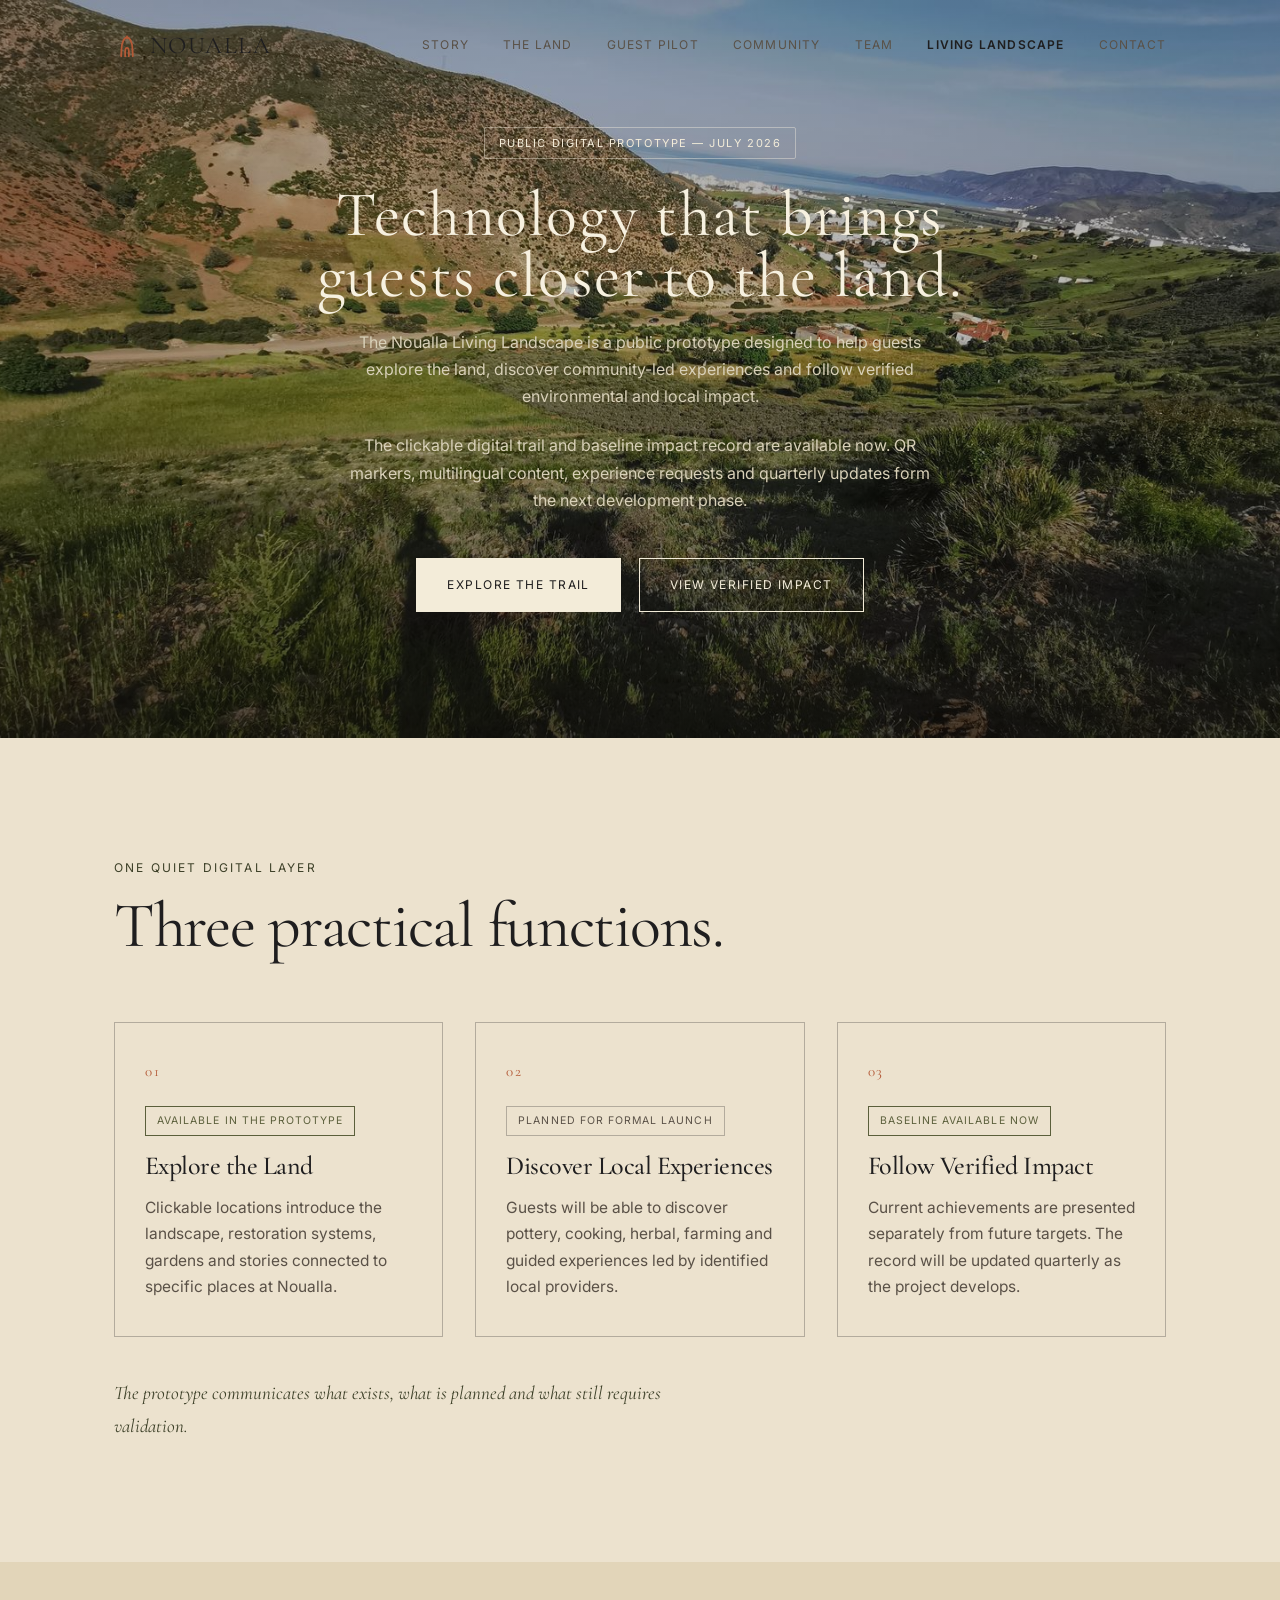
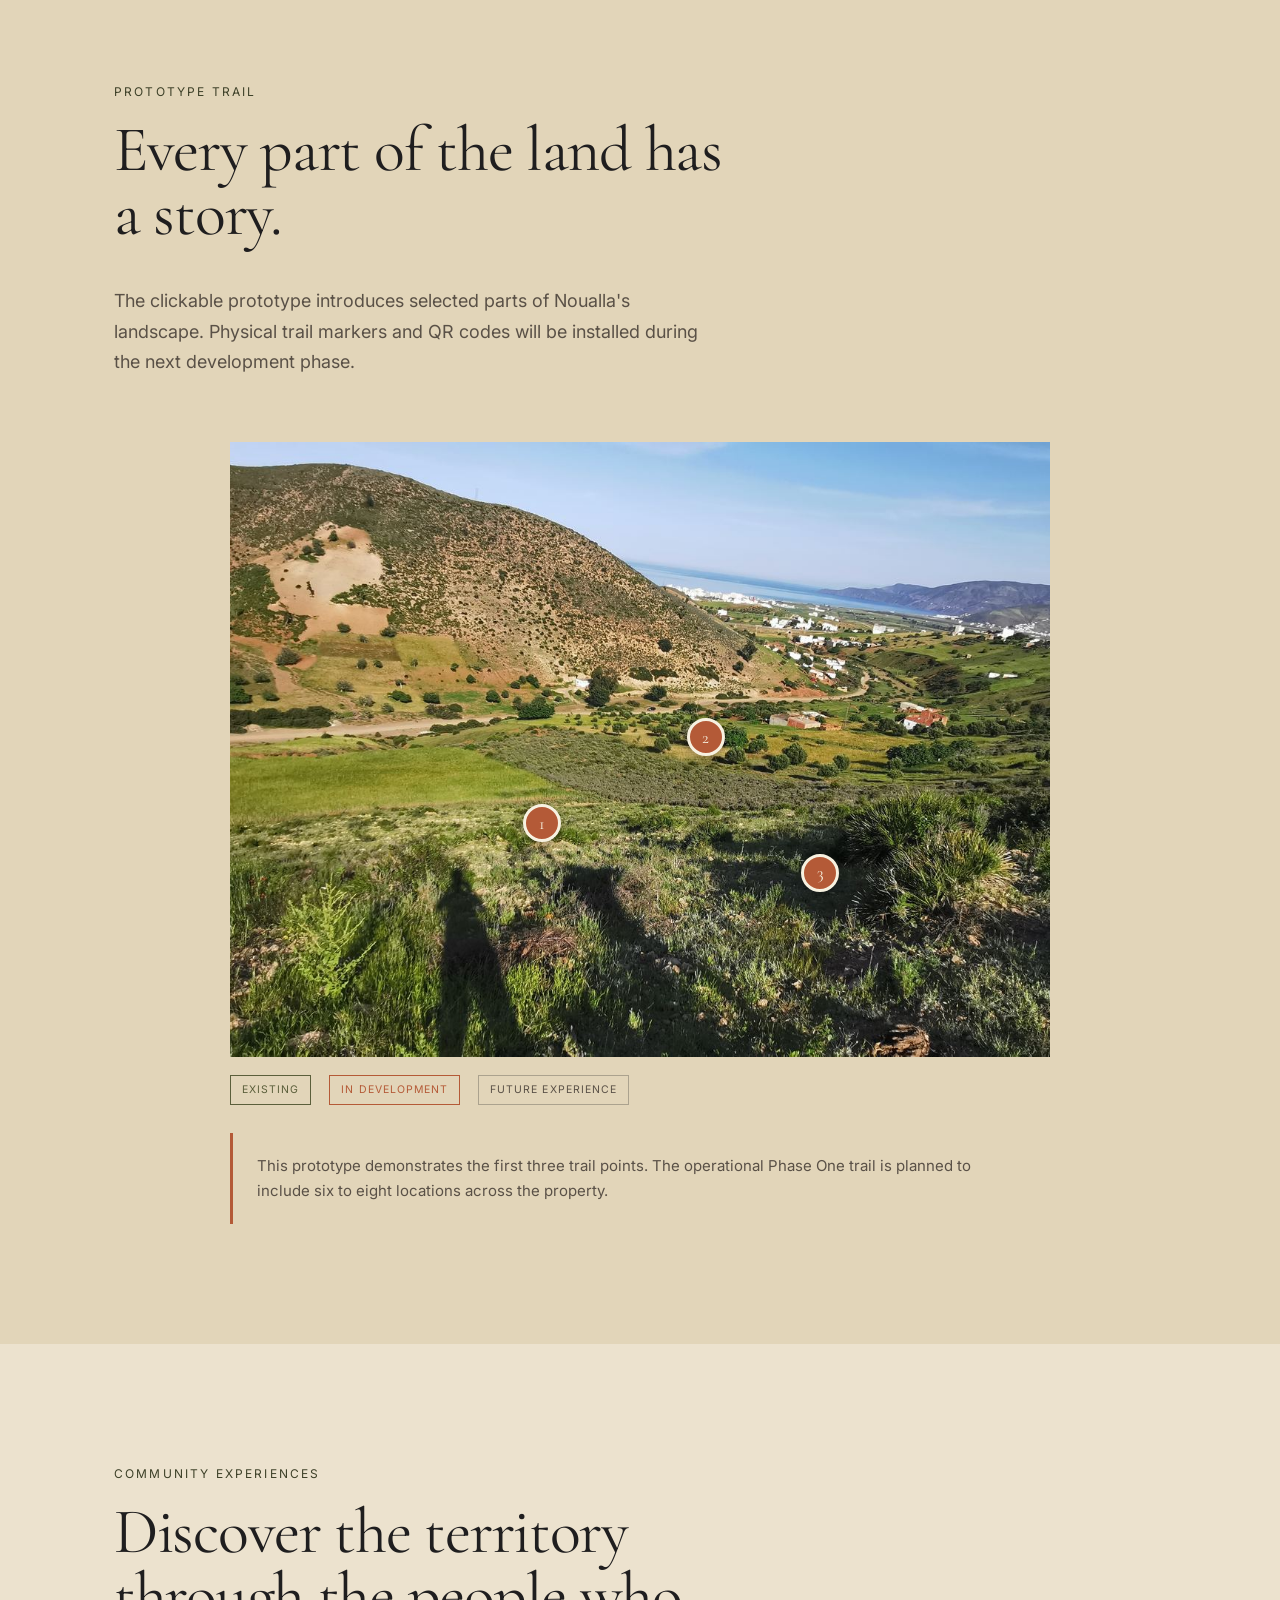
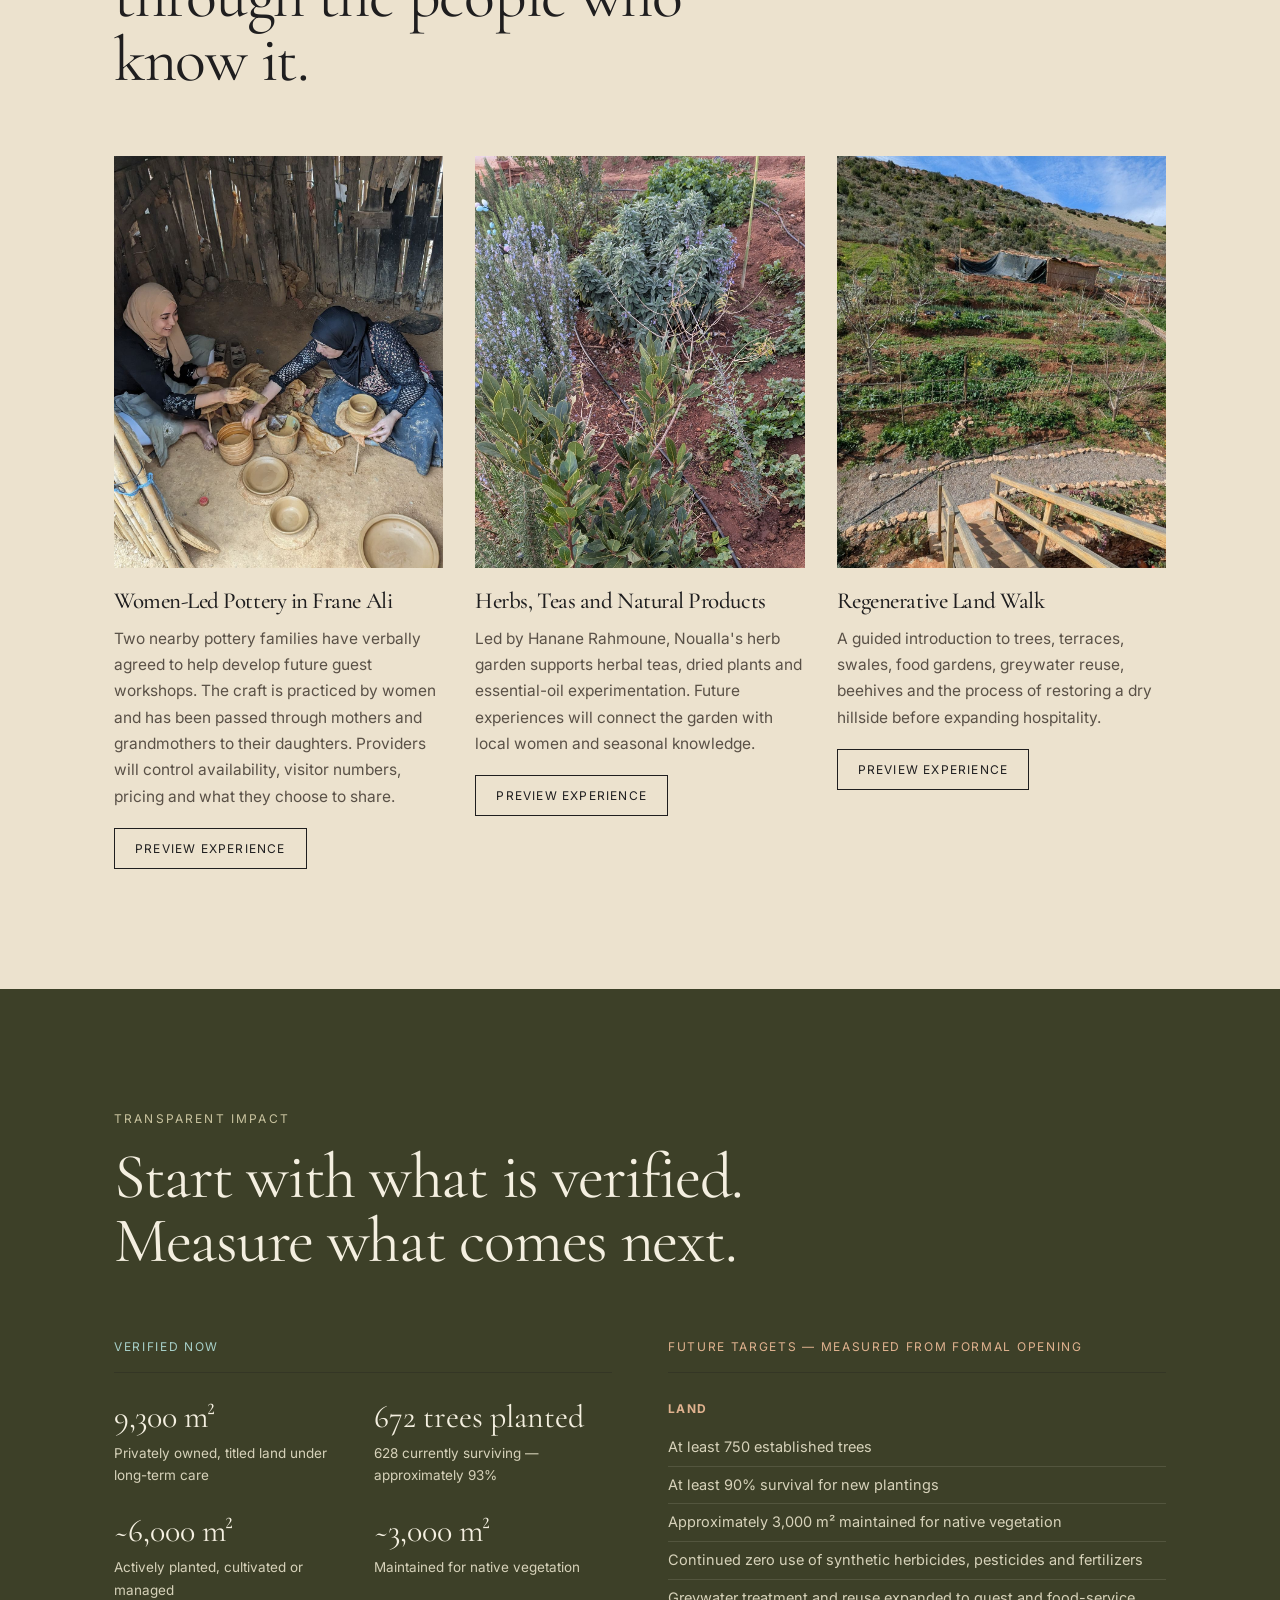
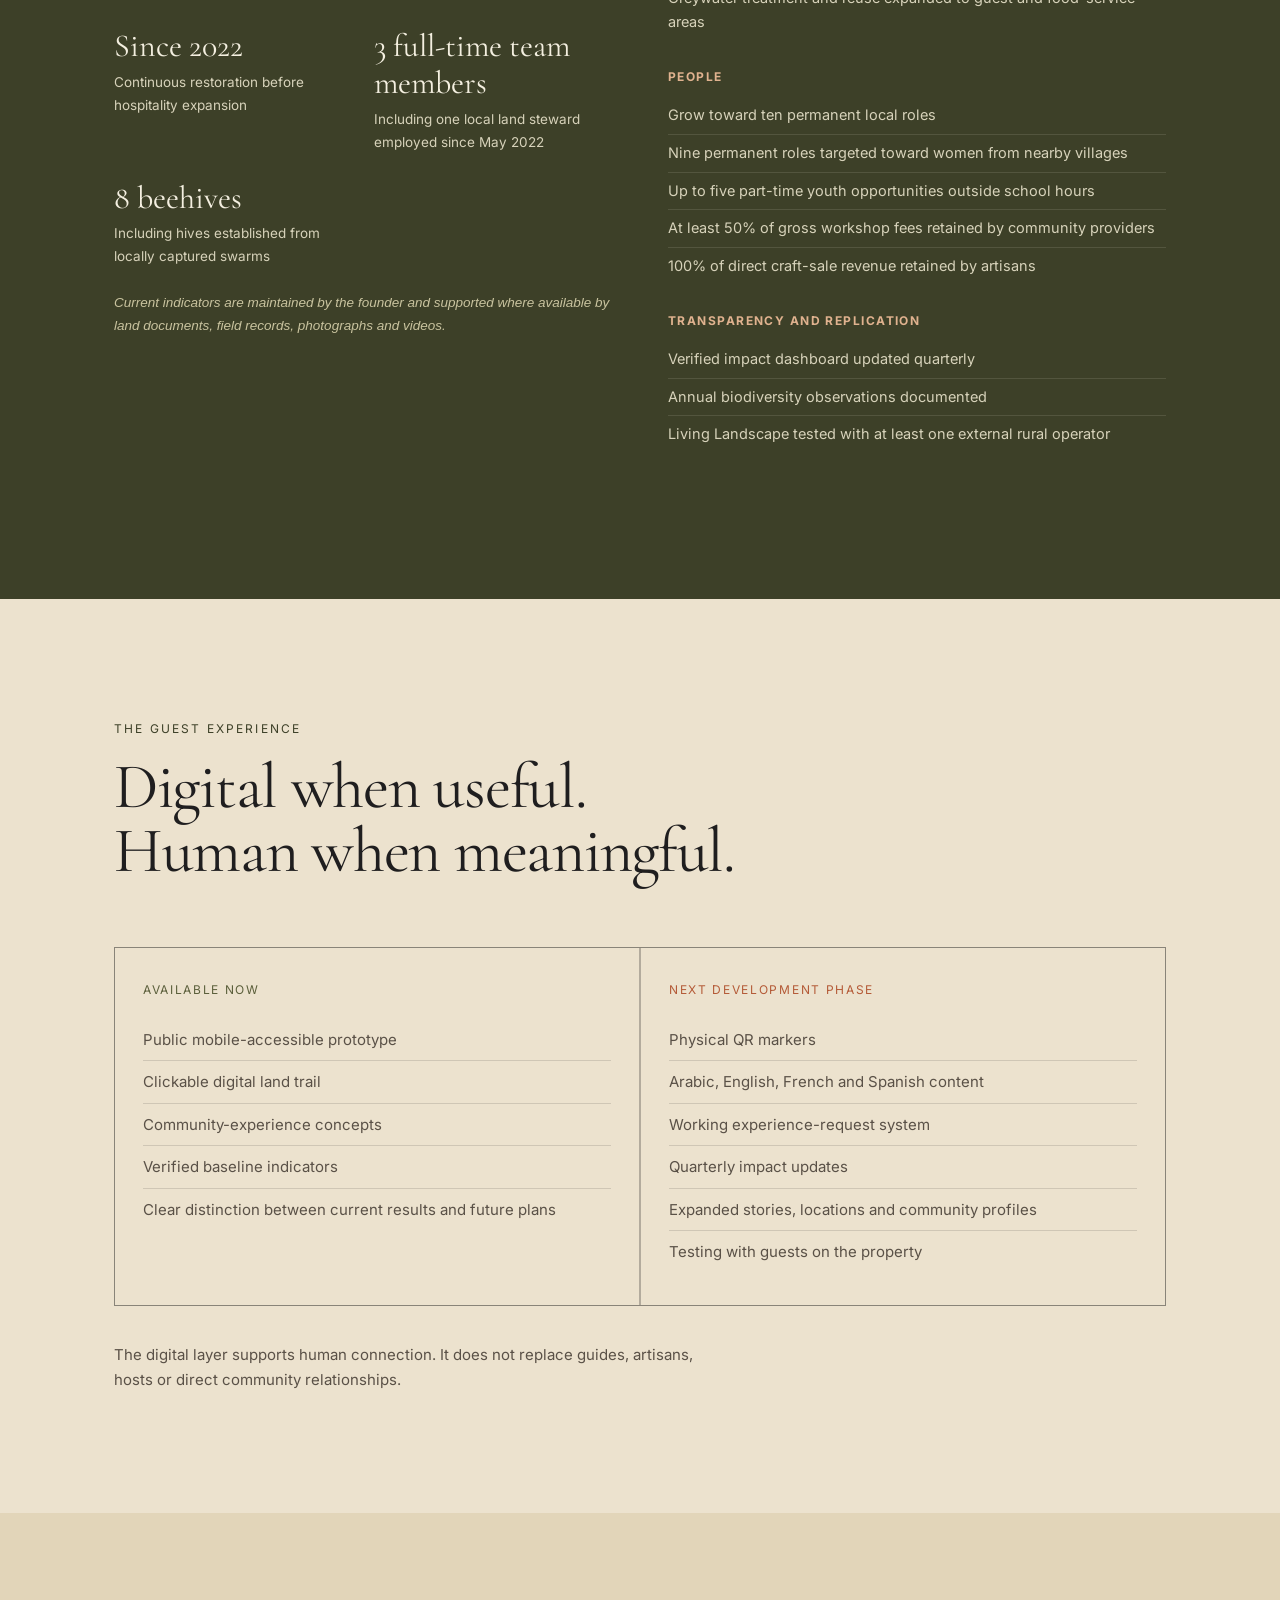
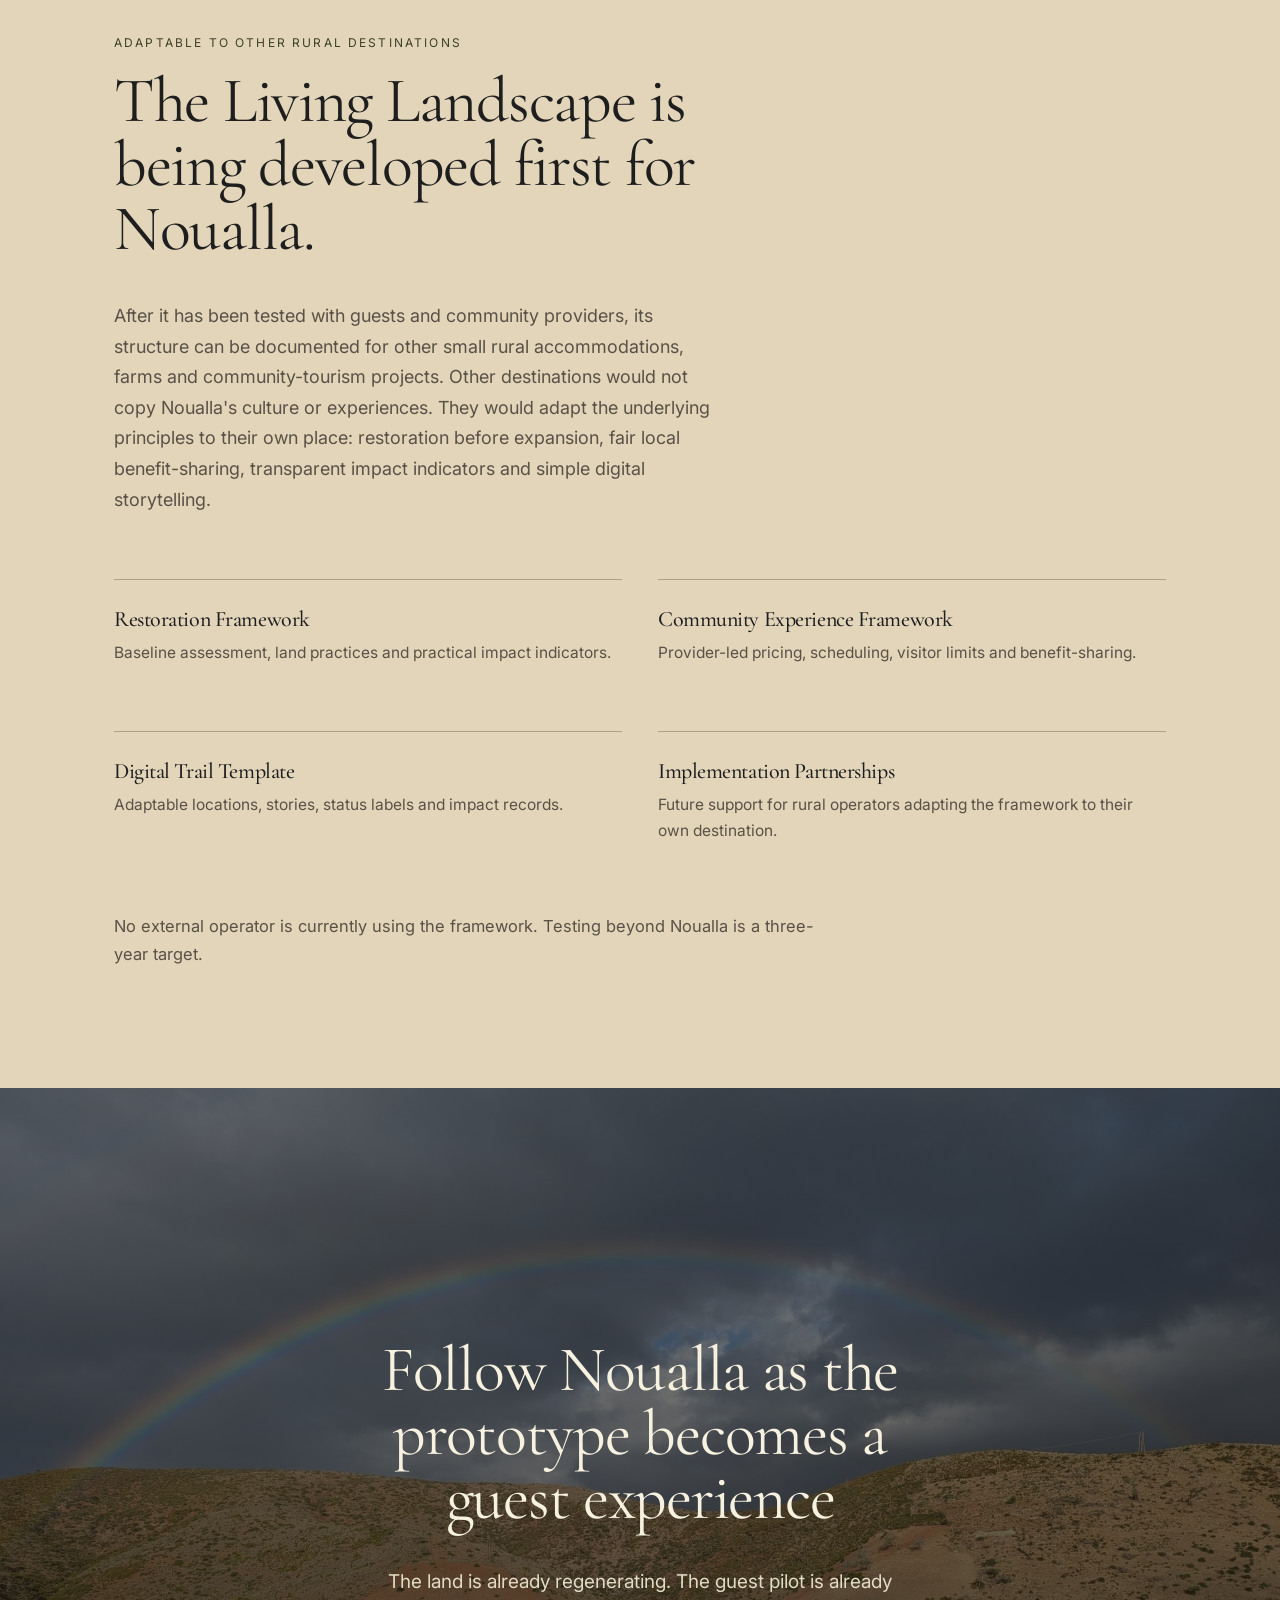
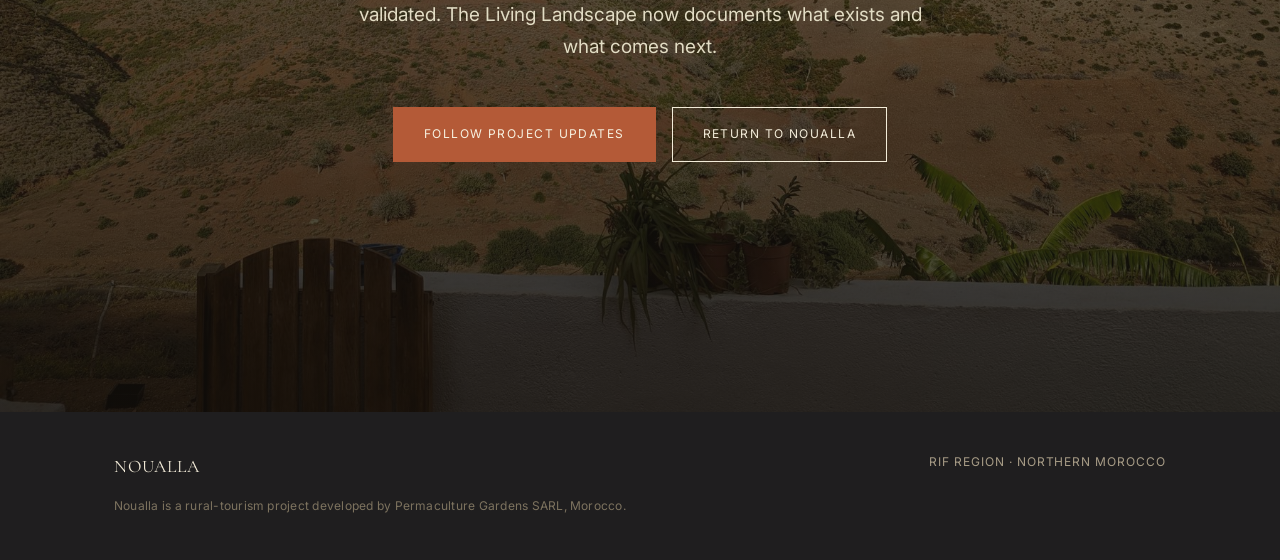
==== commit aea8aba4: "Finalv9" ====
--- a/living-landscape/index.html
+++ b/living-landscape/index.html
@@ -38,6 +38,7 @@
       <a href="../#community">Community</a>
       <a href="../#team">Team</a>
       <a href="./" aria-current="page" style="color:var(--ink); font-weight:600;">Living Landscape</a>
+      <a href="../#follow">Contact</a>
     </nav>
     <button class="menu-toggle" aria-label="Open menu" aria-expanded="false" aria-controls="mobileMenu">
       <svg viewBox="0 0 24 24" fill="none" stroke="currentColor" stroke-width="1.6"><line x1="3" y1="6" x2="21" y2="6"/><line x1="3" y1="12" x2="21" y2="12"/><line x1="3" y1="18" x2="21" y2="18"/></svg>
@@ -55,6 +56,7 @@
   <a href="../#community">Community</a>
   <a href="../#team">Team</a>
   <a href="./" aria-current="page">Living Landscape</a>
+  <a href="../#follow">Contact</a>
 </nav>
 
 <!-- HERO -->
--- a/css/style.css
+++ b/css/style.css
@@ -351,3 +351,19 @@
 
 .map-status-legend{display:flex; gap:18px; flex-wrap:wrap; margin-top:18px;}
 
+/* ---- Phase-one concept visualization gallery (inside "A Plan Taking Shape") ---- */
+.concept-gallery{margin:56px 0 60px;}
+.concept-intro h3{font-size:clamp(26px,3.2vw,34px); font-weight:500; margin-bottom:18px;}
+.concept-intro p{color:var(--ink-soft); font-size:16.5px; margin-bottom:14px; max-width:70ch;}
+.concept-intro .concept-disclaimer{font-style:italic; font-size:14.5px; color:var(--ink-soft); opacity:0.9;}
+.concept-img-wrap{position:relative; overflow:hidden; background:#d9cba8;}
+.concept-img-wrap img{width:100%; height:auto; display:block; object-fit:initial;}
+.concept-label{position:absolute; left:14px; bottom:14px; z-index:2; font-family:'Inter',sans-serif; font-size:10.5px; letter-spacing:0.1em; text-transform:uppercase; color:#f7f1e0; background:rgba(20,17,12,0.72); padding:7px 12px; line-height:1;}
+.concept-overview-figure{margin-top:36px;}
+.concept-caption{margin-top:16px; max-width:70ch;}
+.concept-caption h4{font-size:19px; font-weight:500; margin-bottom:6px; letter-spacing:-0.01em;}
+.concept-caption p{color:var(--ink-soft); font-size:15px; margin:0;}
+.concept-row{display:grid; grid-template-columns:repeat(3,1fr); gap:28px; margin-top:36px;}
+@media (max-width:820px){.concept-row{grid-template-columns:1fr; gap:40px;}}
+.concept-row figure{margin:0;}
+
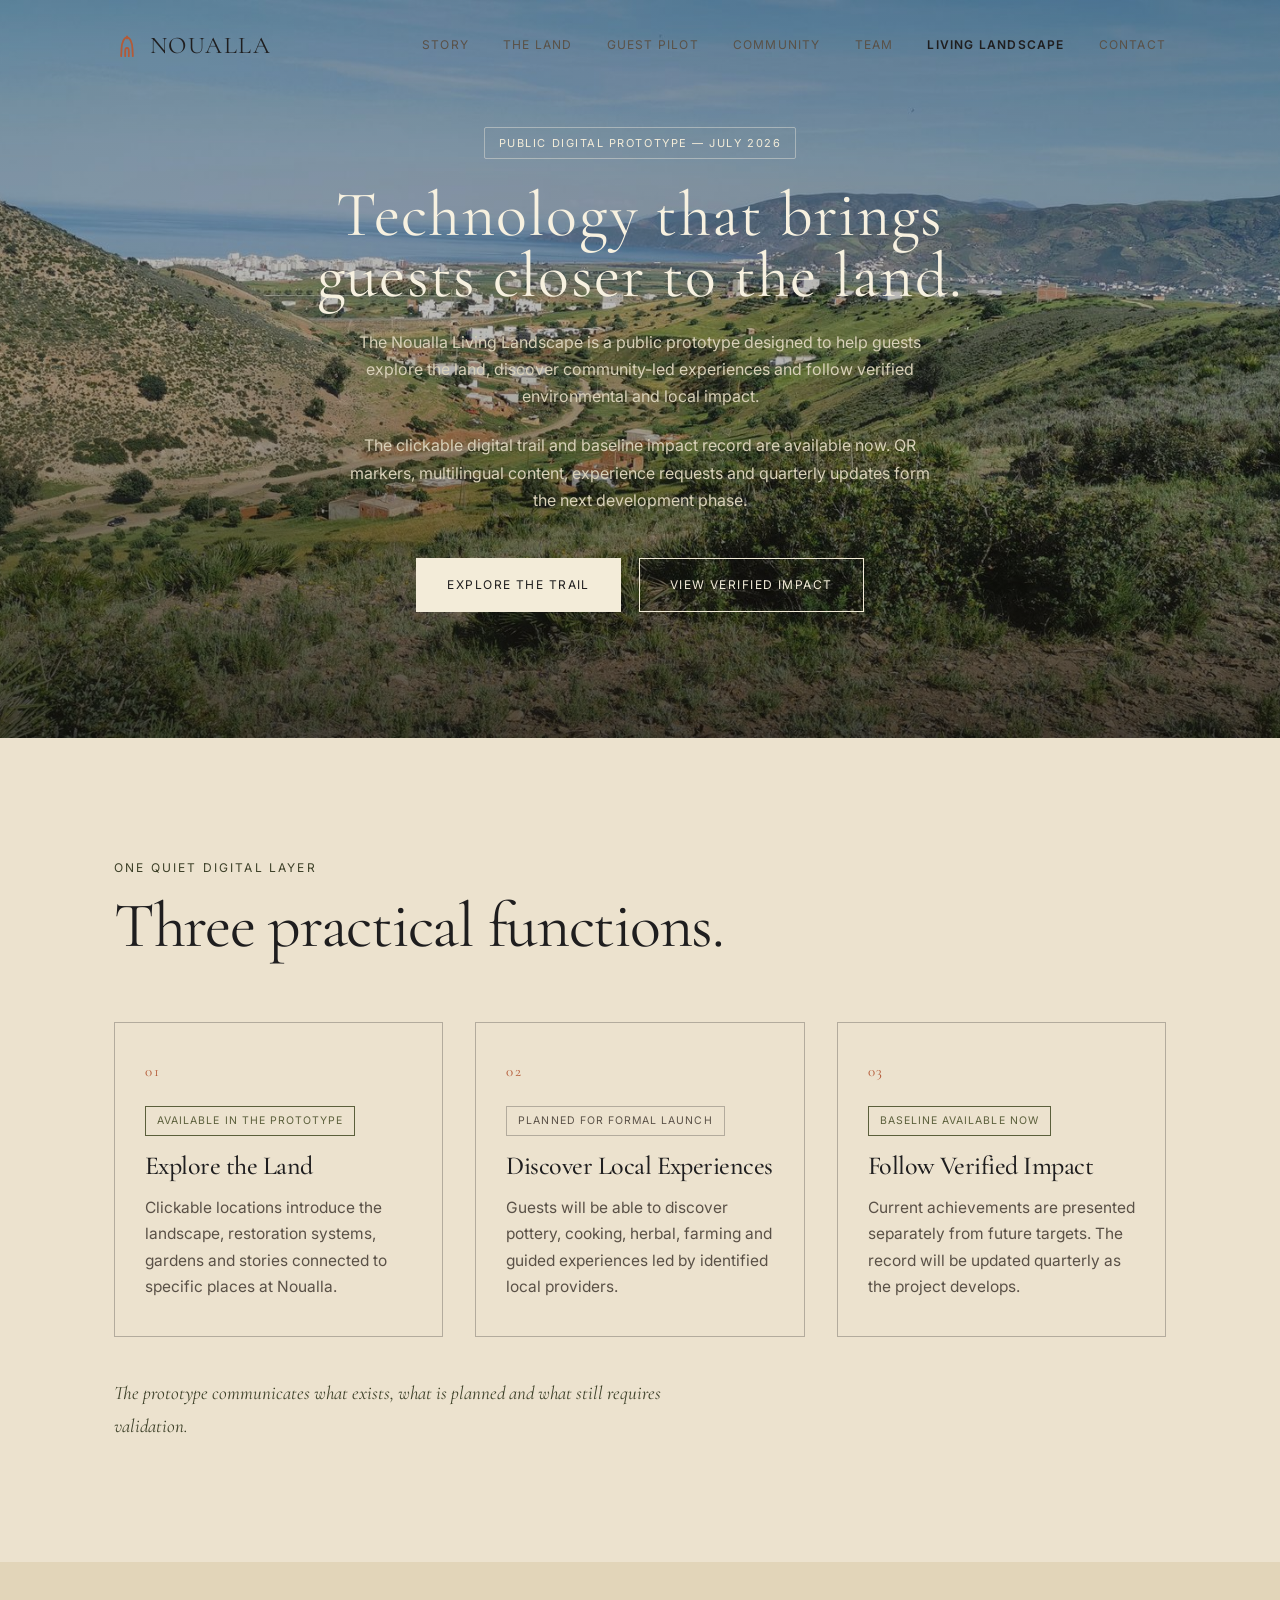
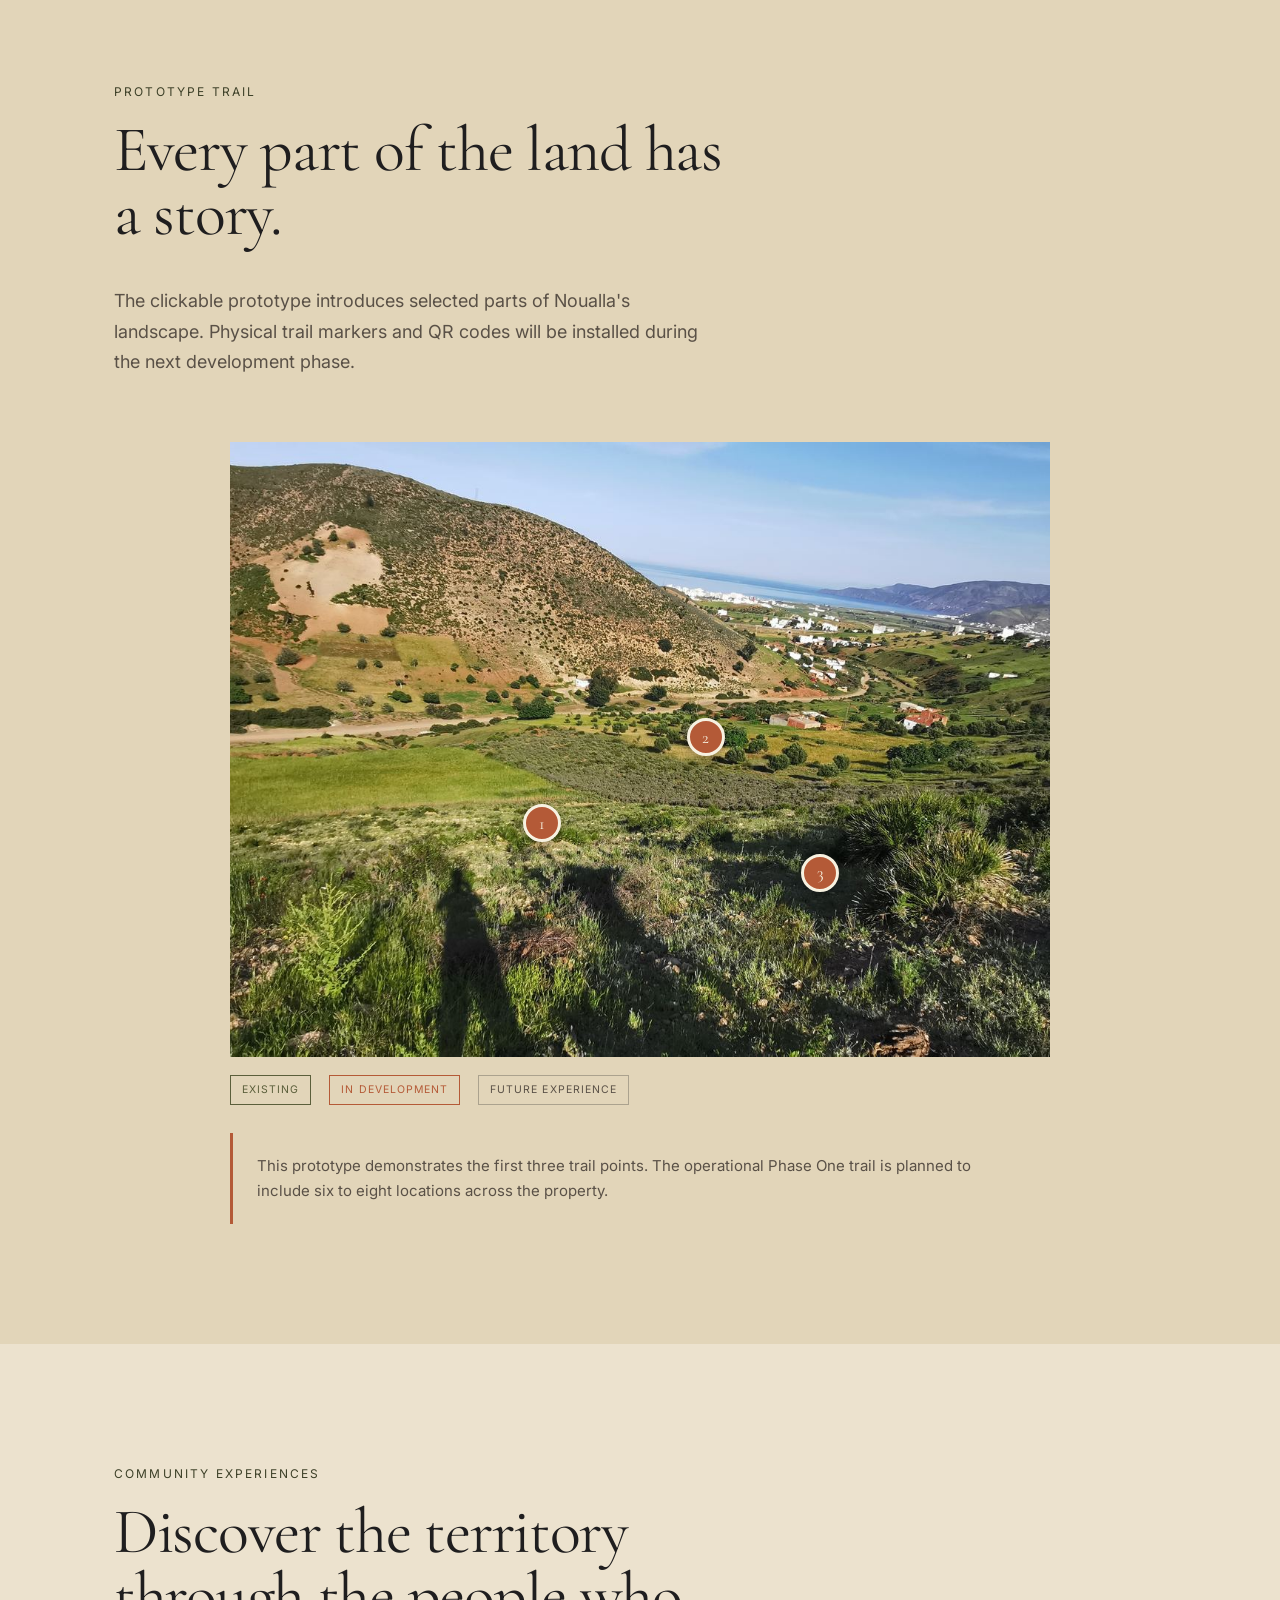
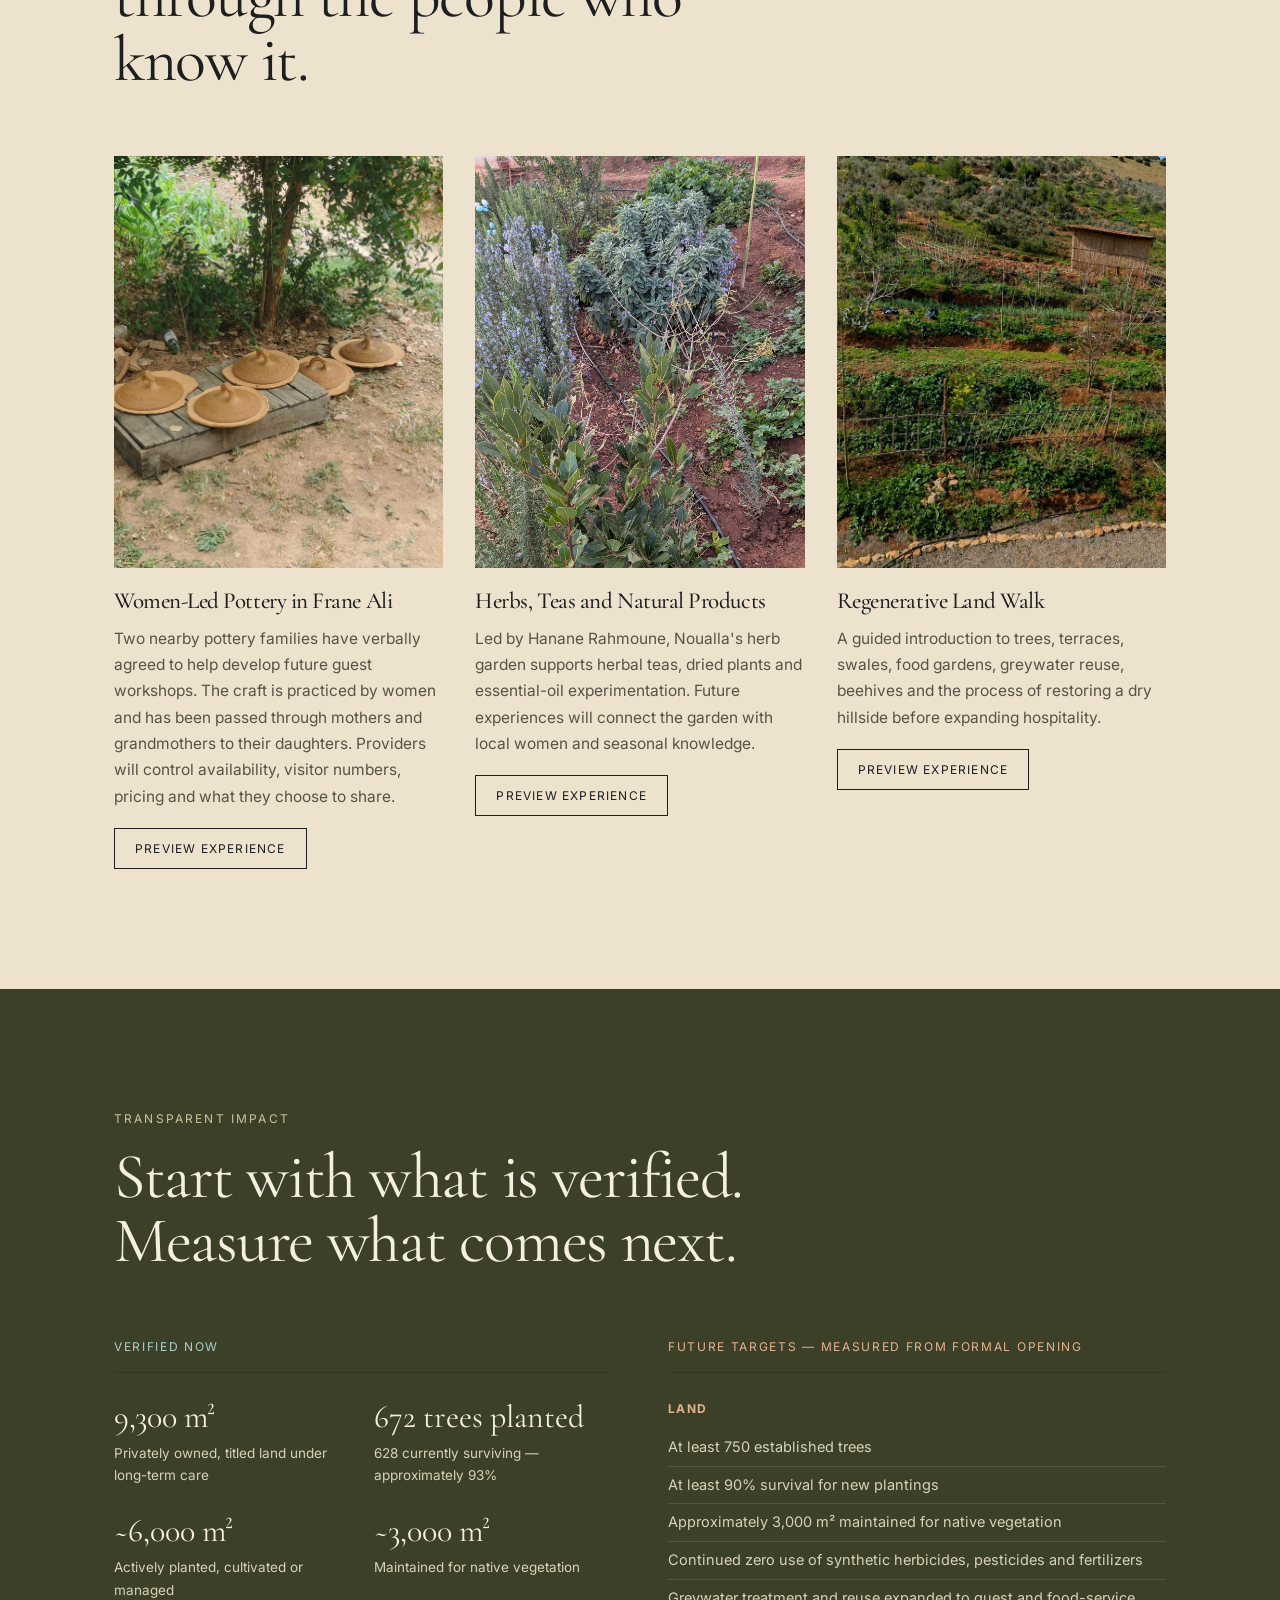
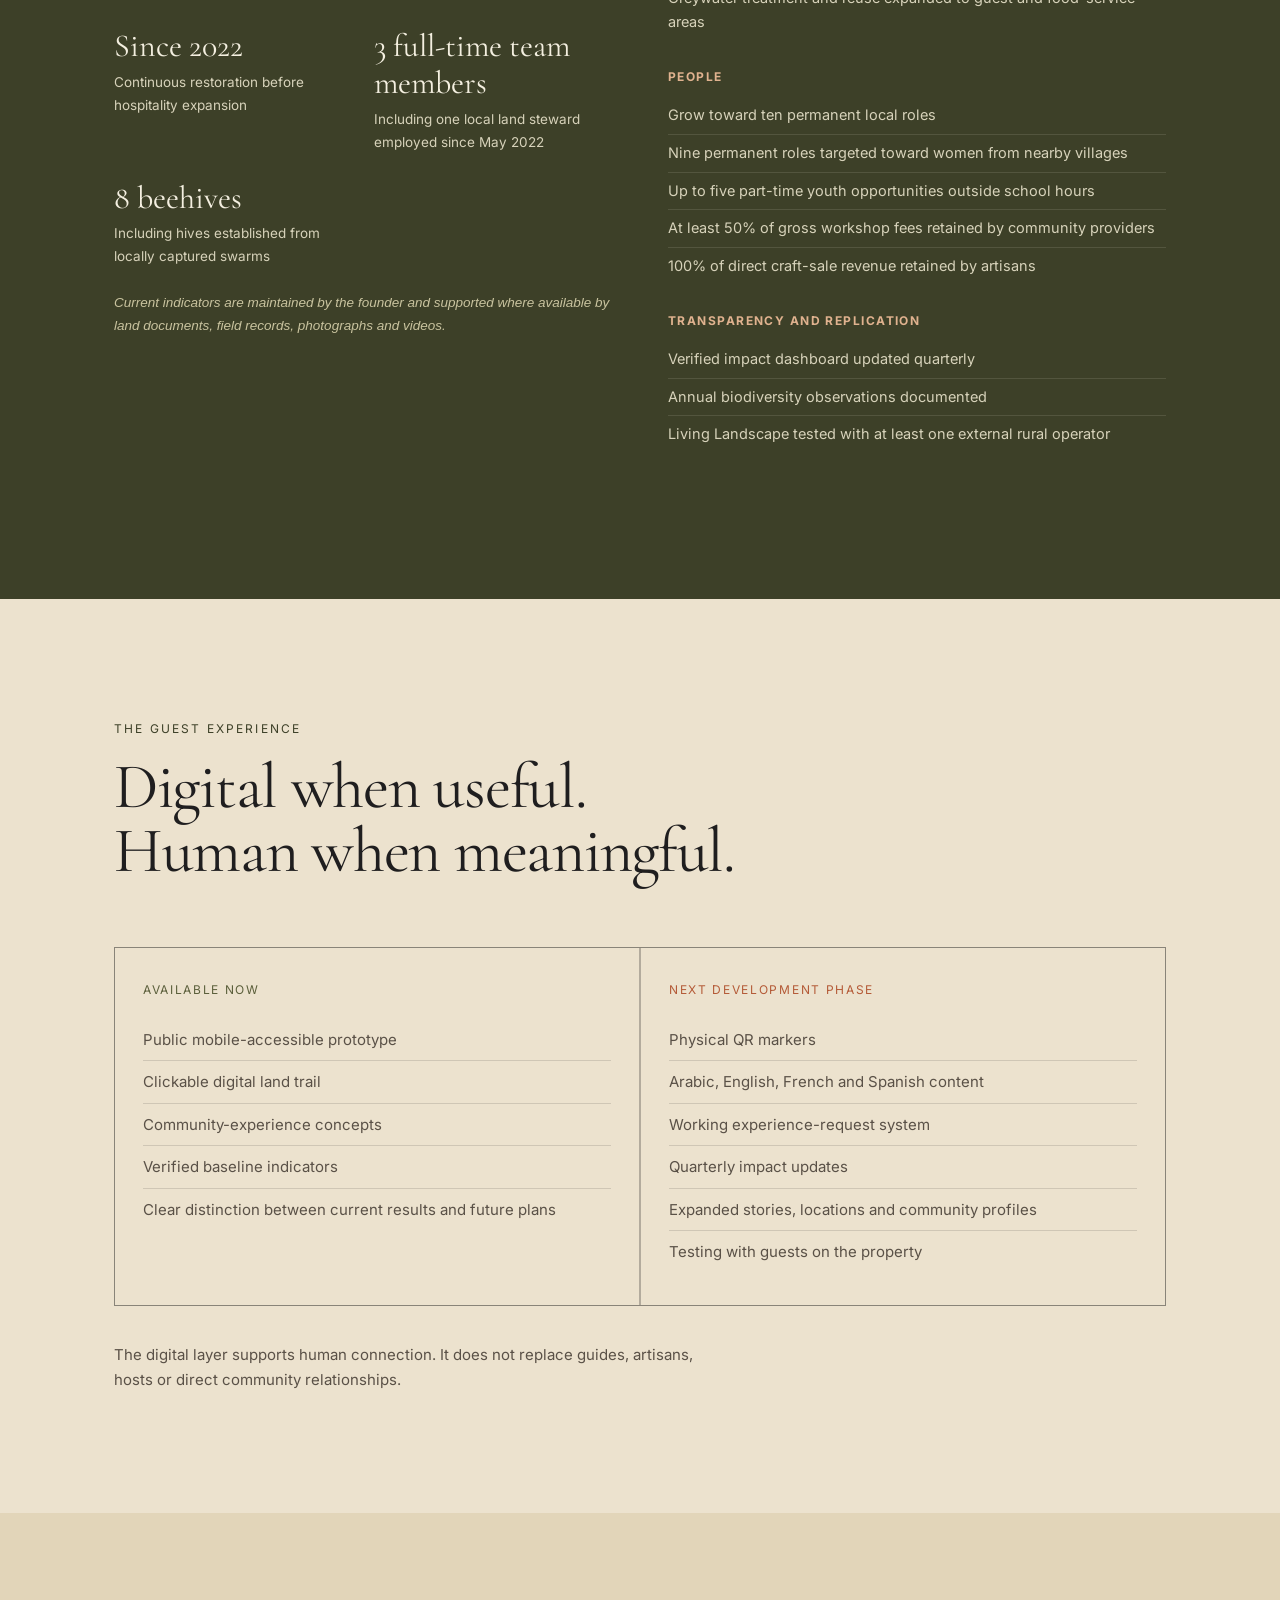
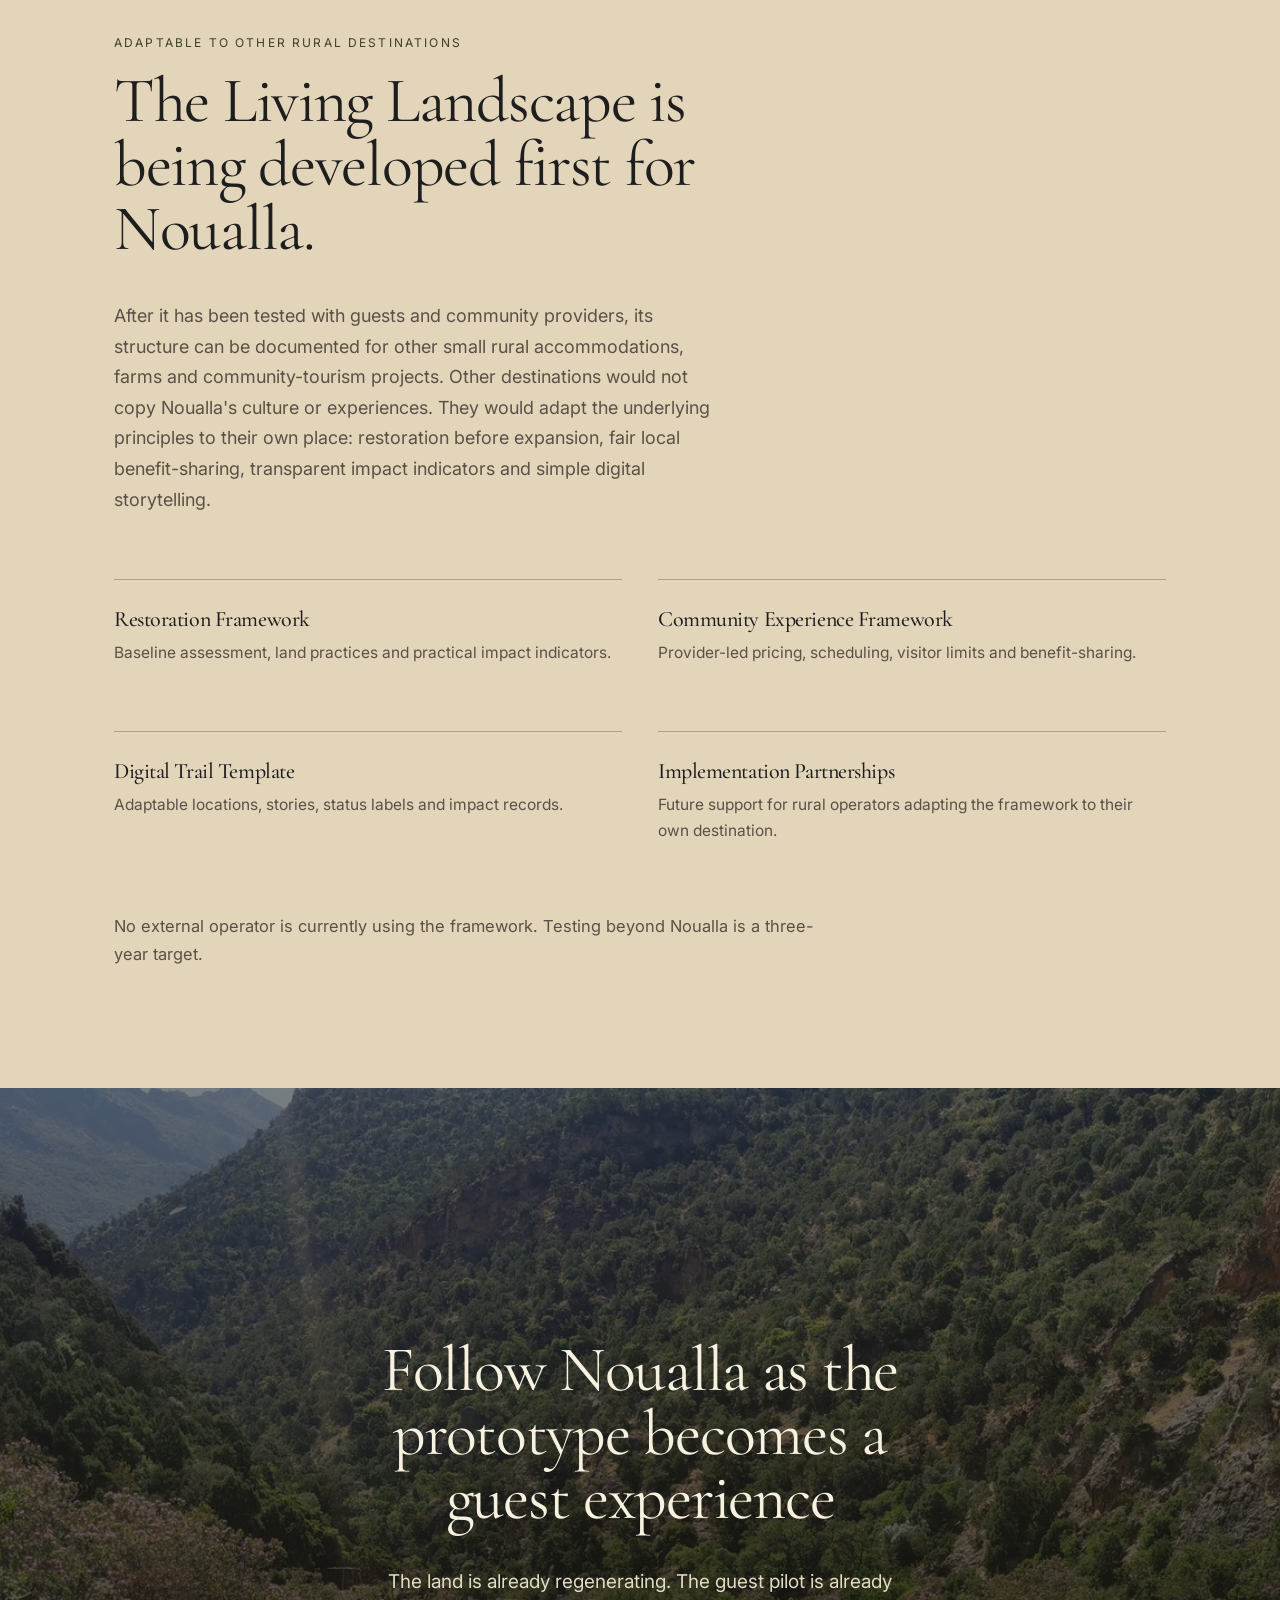
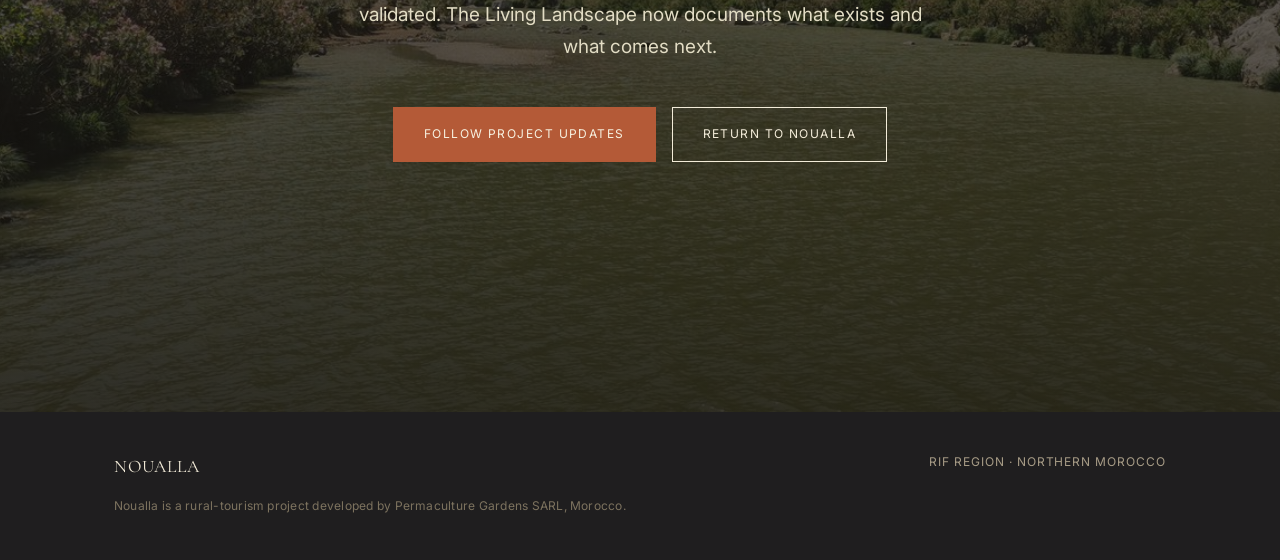
==== commit 8f45b620: "finalv10" ====
--- a/living-landscape/index.html
+++ b/living-landscape/index.html
@@ -61,7 +61,7 @@
 
 <!-- HERO -->
 <section class="hero" style="min-height:82vh;">
-  <div class="hero-bg"><img src="../images/valley-2021.jpg" alt="Wide view across the restored valley toward the Mediterranean coast and the Rif mountains"></div>
+  <div class="hero-bg"><img src="../images/valley-alt.jpg" alt="Wide view across the valley toward the Mediterranean coast, sea and coastal town in the distance"></div>
   <div class="hero-inner">
     <div class="status-pill" style="color:#f3ecd9; border-color:rgba(247,241,224,0.4); margin-bottom:26px; display:inline-block;">Public Digital Prototype — July 2026</div>
     <h1 class="reveal" style="font-size:clamp(38px,6.5vw,64px);">Technology that brings guests closer to the land.</h1>
@@ -146,7 +146,7 @@
 <div class="modal-overlay" id="marker2" role="dialog" aria-modal="true" aria-labelledby="marker2-title">
   <div class="modal-box">
     <button class="modal-close" aria-label="Close"><svg viewBox="0 0 24 24" width="16" height="16" fill="none" stroke="currentColor" stroke-width="2"><line x1="4" y1="4" x2="20" y2="20"/><line x1="20" y1="4" x2="4" y2="20"/></svg></button>
-    <div class="modal-photo"><img src="../images/swale-2022.jpg" alt="A freshly dug swale trench on the hillside, part of the water management system"></div>
+    <div class="modal-photo"><img src="../images/swale-digging.jpg" alt="A worker hand-digging a swale trench into the hillside"></div>
     <div class="modal-body">
       <span class="status-tag existing">Existing</span>
       <h3 id="marker2-title" style="margin-top:14px;">Water on the Slope</h3>
@@ -158,7 +158,7 @@
 <div class="modal-overlay" id="marker3" role="dialog" aria-modal="true" aria-labelledby="marker3-title">
   <div class="modal-box">
     <button class="modal-close" aria-label="Close"><svg viewBox="0 0 24 24" width="16" height="16" fill="none" stroke="currentColor" stroke-width="2"><line x1="4" y1="4" x2="20" y2="20"/><line x1="20" y1="4" x2="4" y2="20"/></svg></button>
-    <div class="modal-photo"><img src="../images/lavender-macro.jpg" alt="Close-up of lavender in bloom, part of the planted pollinator habitat"></div>
+    <div class="modal-photo"><img src="../images/lavender-macro.jpg" alt="A hand holding freshly picked lavender sprigs in a blooming field"></div>
     <div class="modal-body">
       <span class="status-tag existing">Existing</span>
       <h3 id="marker3-title" style="margin-top:14px;">Habitat for Pollinators</h3>
@@ -176,7 +176,7 @@
     </div>
     <div class="preview-grid">
       <div class="preview-card reveal">
-        <div class="ph"><img src="../images/pottery-nouala.jpg" alt="Two local women shaping pottery together inside a traditional nouala"></div>
+        <div class="ph"><img src="../images/pottery-lids-drying.jpg" alt="Handmade tagine lids and pottery drying near the kiln in Frane Ali"></div>
         <h3>Women-Led Pottery in Frane Ali</h3>
         <p>Two nearby pottery families have verbally agreed to help develop future guest workshops. The craft is practiced by women and has been passed through mothers and grandmothers to their daughters. Providers will control availability, visitor numbers, pricing and what they choose to share.</p>
         <button type="button" class="preview-btn" data-open-modal="preview1">Preview Experience</button>
@@ -188,7 +188,7 @@
         <button type="button" class="preview-btn" data-open-modal="preview2">Preview Experience</button>
       </div>
       <div class="preview-card reveal">
-        <div class="ph"><img src="../images/vegetable-terraces.jpg" alt="Terraced vegetable gardens on the hillside"></div>
+        <div class="ph"><img src="../images/vegetable-terraces.jpg" alt="A wide view of the terraced vegetable gardens on the hillside"></div>
         <h3>Regenerative Land Walk</h3>
         <p>A guided introduction to trees, terraces, swales, food gardens, greywater reuse, beehives and the process of restoring a dry hillside before expanding hospitality.</p>
         <button type="button" class="preview-btn" data-open-modal="preview3">Preview Experience</button>
@@ -356,7 +356,7 @@
 
 <!-- FINAL CTA -->
 <section class="closing">
-  <div class="closing-bg"><img src="../images/rainbow.jpg" alt="A rainbow over the restored hillside after rain"></div>
+  <div class="closing-bg"><img src="../images/river.jpg" alt="A river gorge with clear water near Noualla, surrounded by oleander and mountains"></div>
   <div class="wrap">
     <h2 class="reveal">Follow Noualla as the prototype becomes a guest experience</h2>
     <p class="reveal">The land is already regenerating. The guest pilot is already validated. The Living Landscape now documents what exists and what comes next.</p>
--- a/css/style.css
+++ b/css/style.css
@@ -105,8 +105,9 @@
   .community .label{color:#c9c39f;}
   .community .section-head h2{color:#f4efe0;}
   .community .section-head p.lede{color:#d7d2ba;}
-  .comm-photos{display:grid; grid-template-columns:repeat(3,1fr); gap:16px;}
-  @media (max-width:700px){.comm-photos{grid-template-columns:1fr;}}
+  .comm-photos{display:grid; grid-template-columns:repeat(4,1fr); gap:16px;}
+  @media (max-width:900px){.comm-photos{grid-template-columns:1fr 1fr;}}
+  @media (max-width:560px){.comm-photos{grid-template-columns:1fr;}}
   .comm-photos .ph{aspect-ratio:3/4;}
   .comm-cap{margin-top:12px; font-size:12px; letter-spacing:0.12em; text-transform:uppercase; color:#c9c39f;}
 
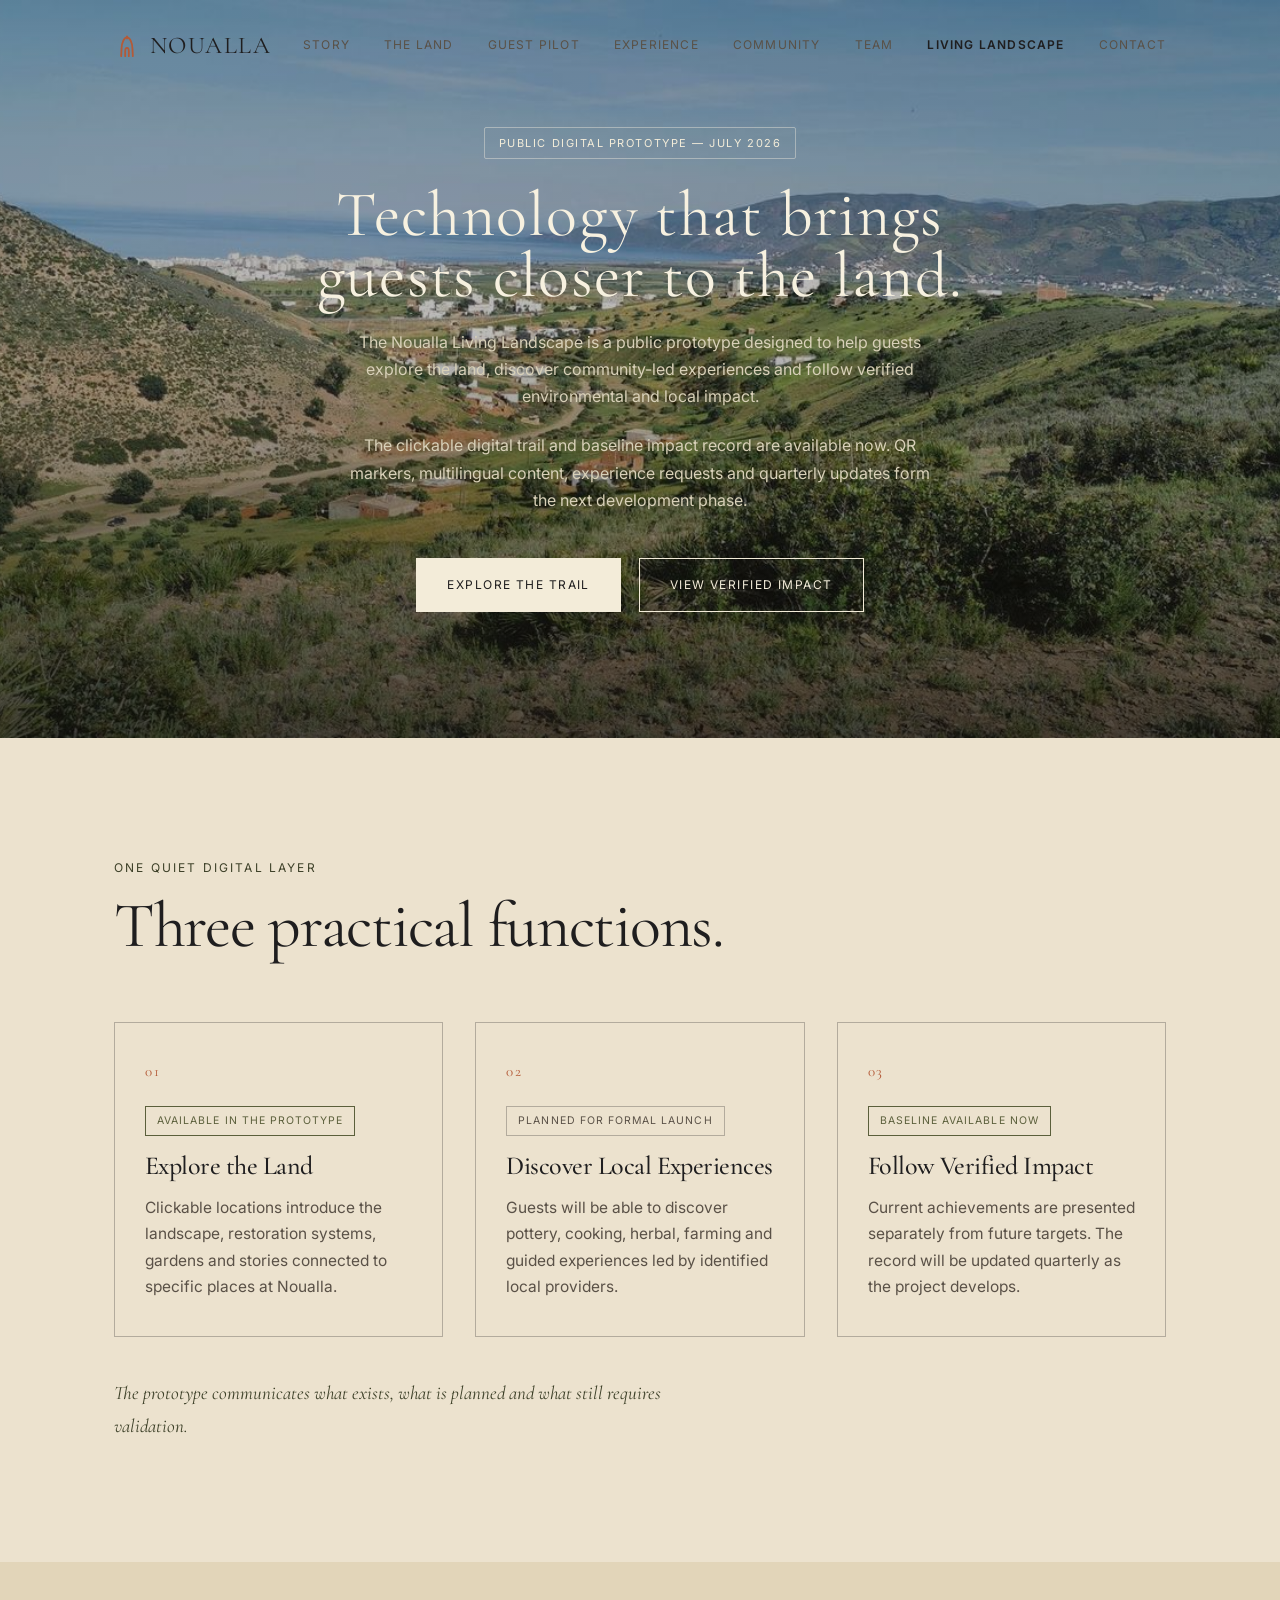
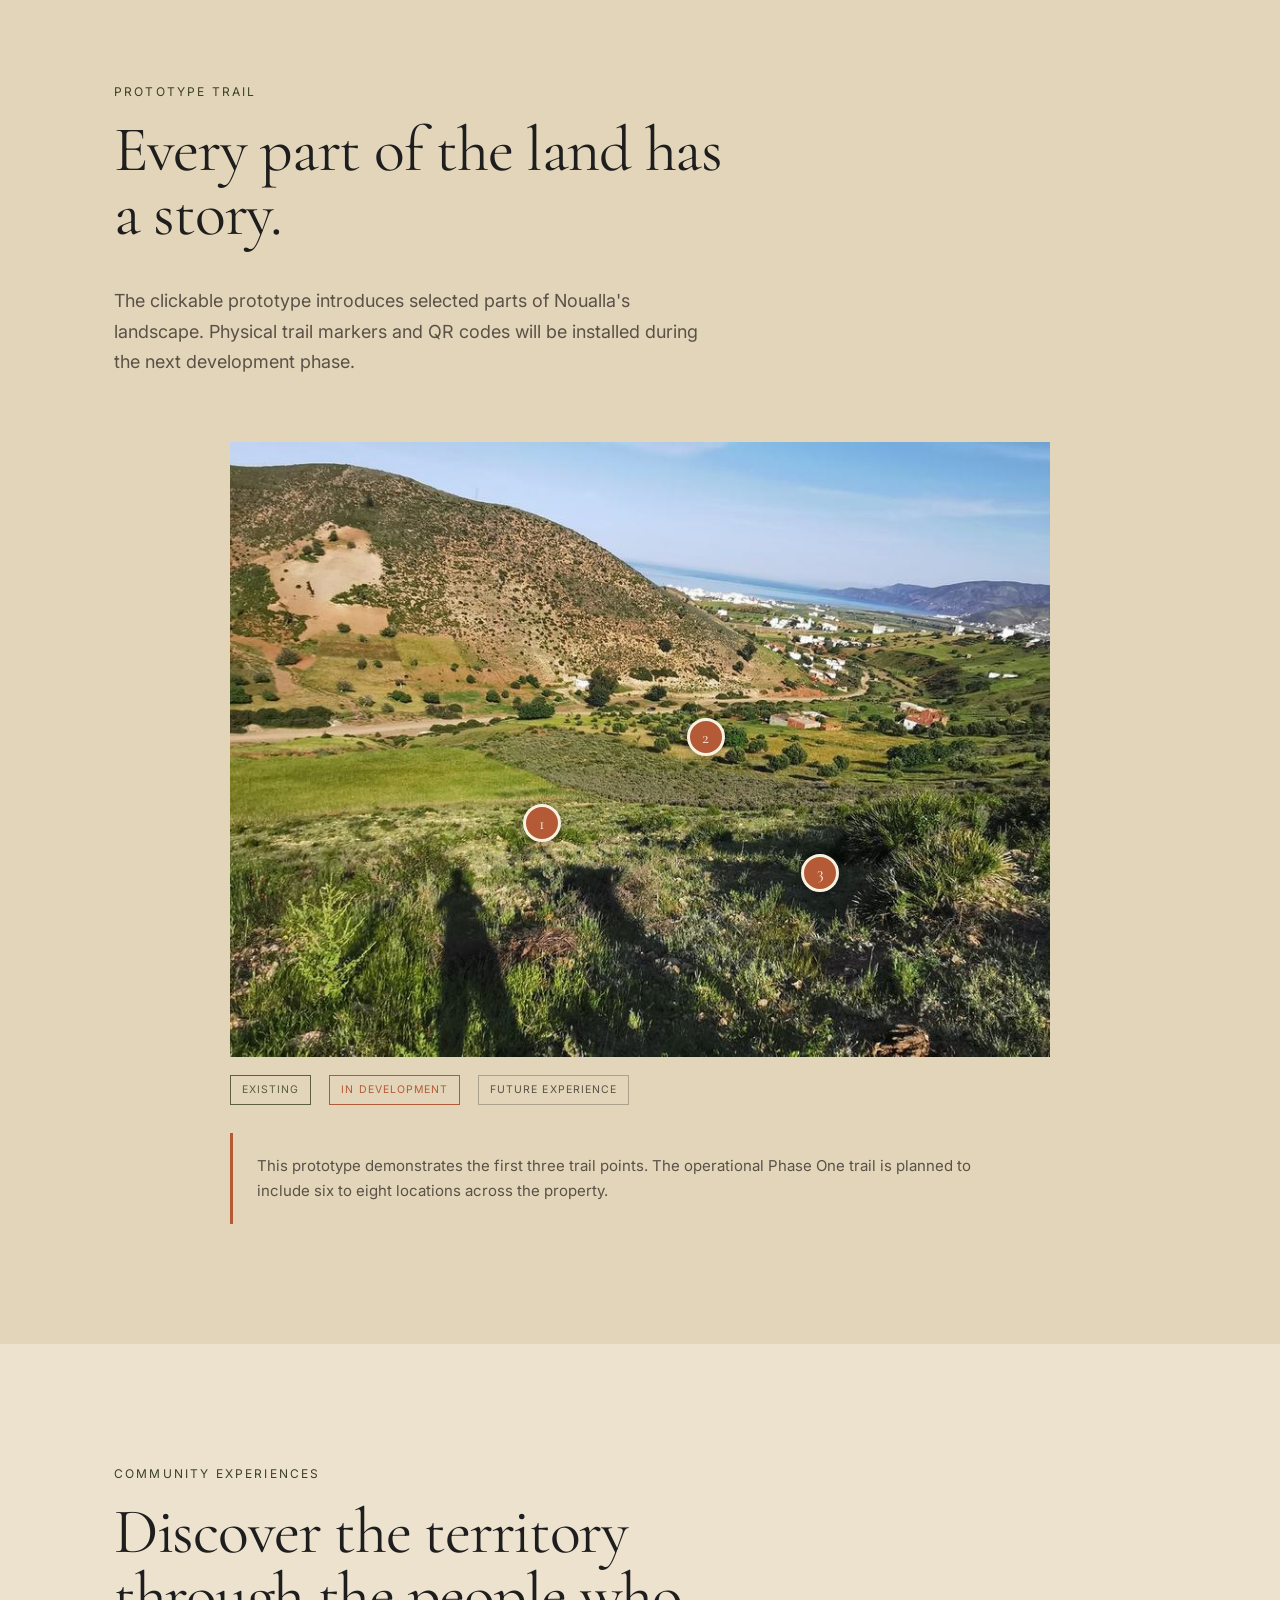
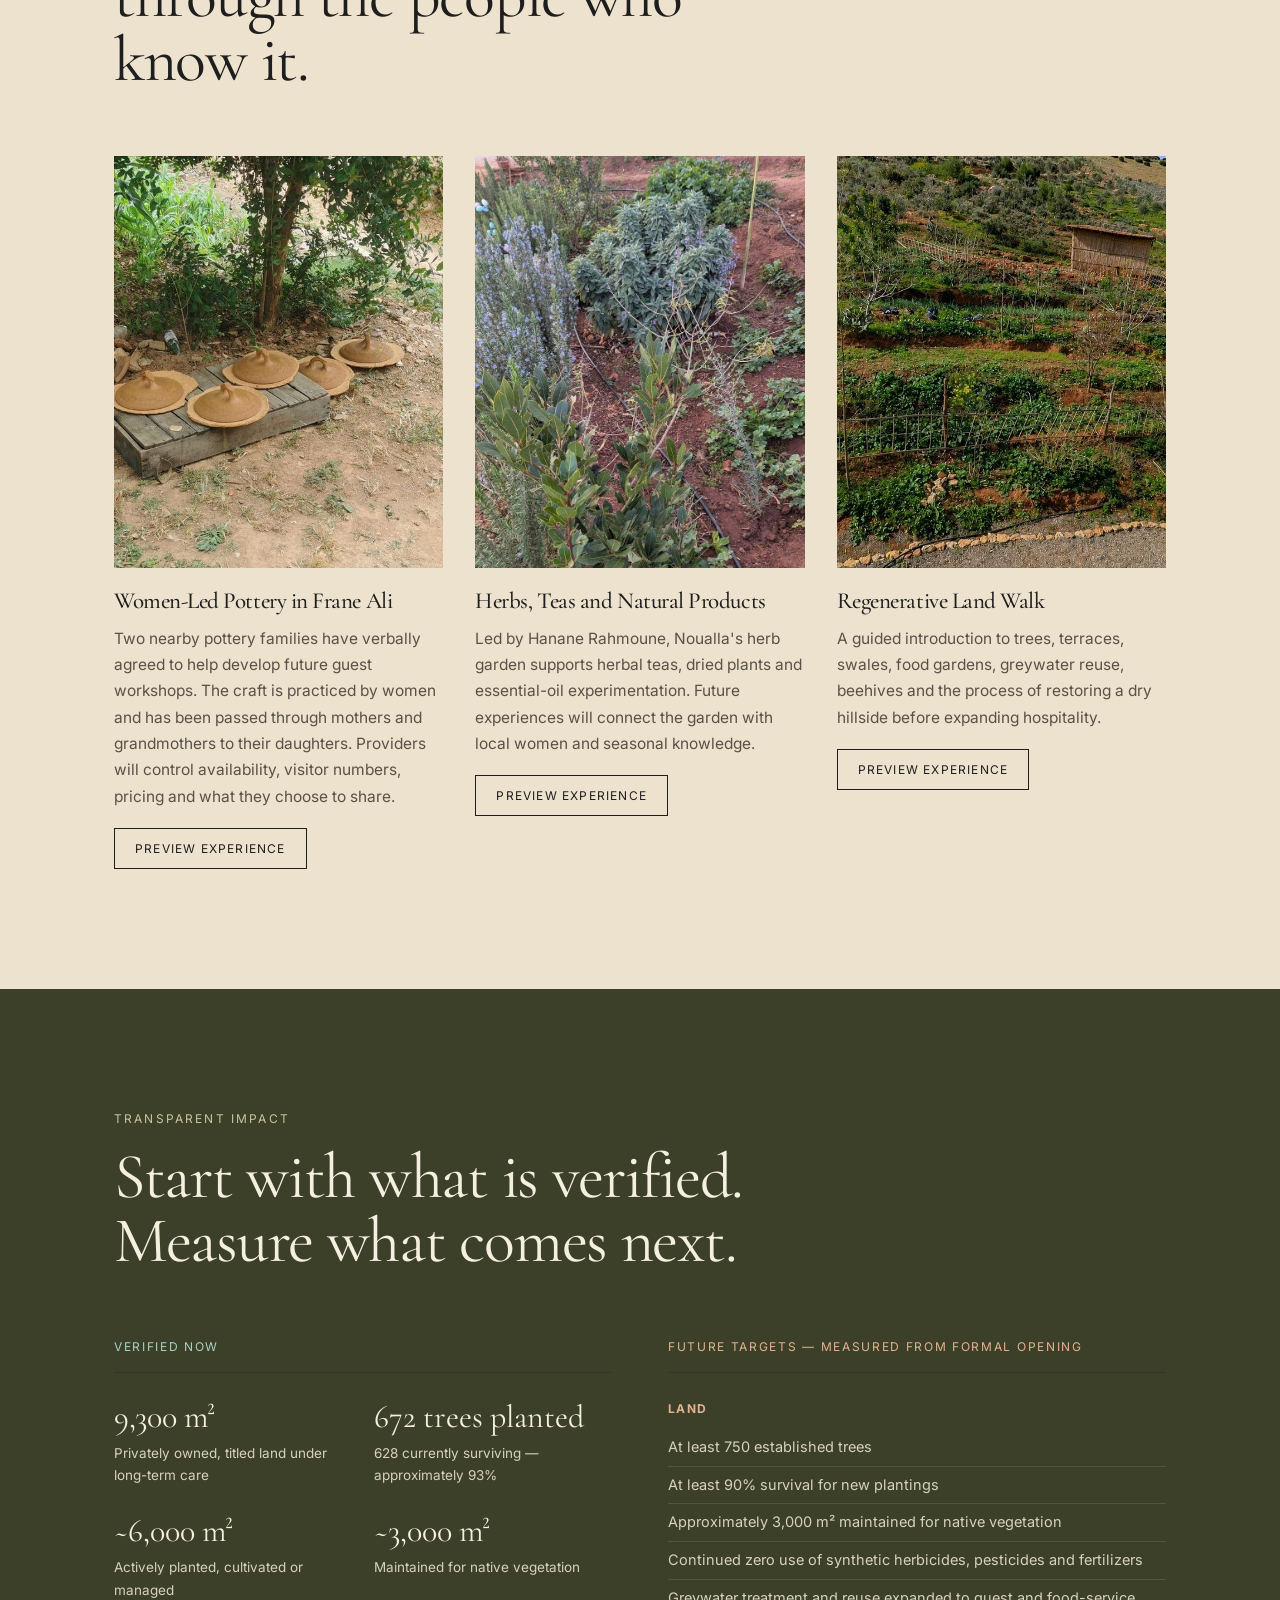
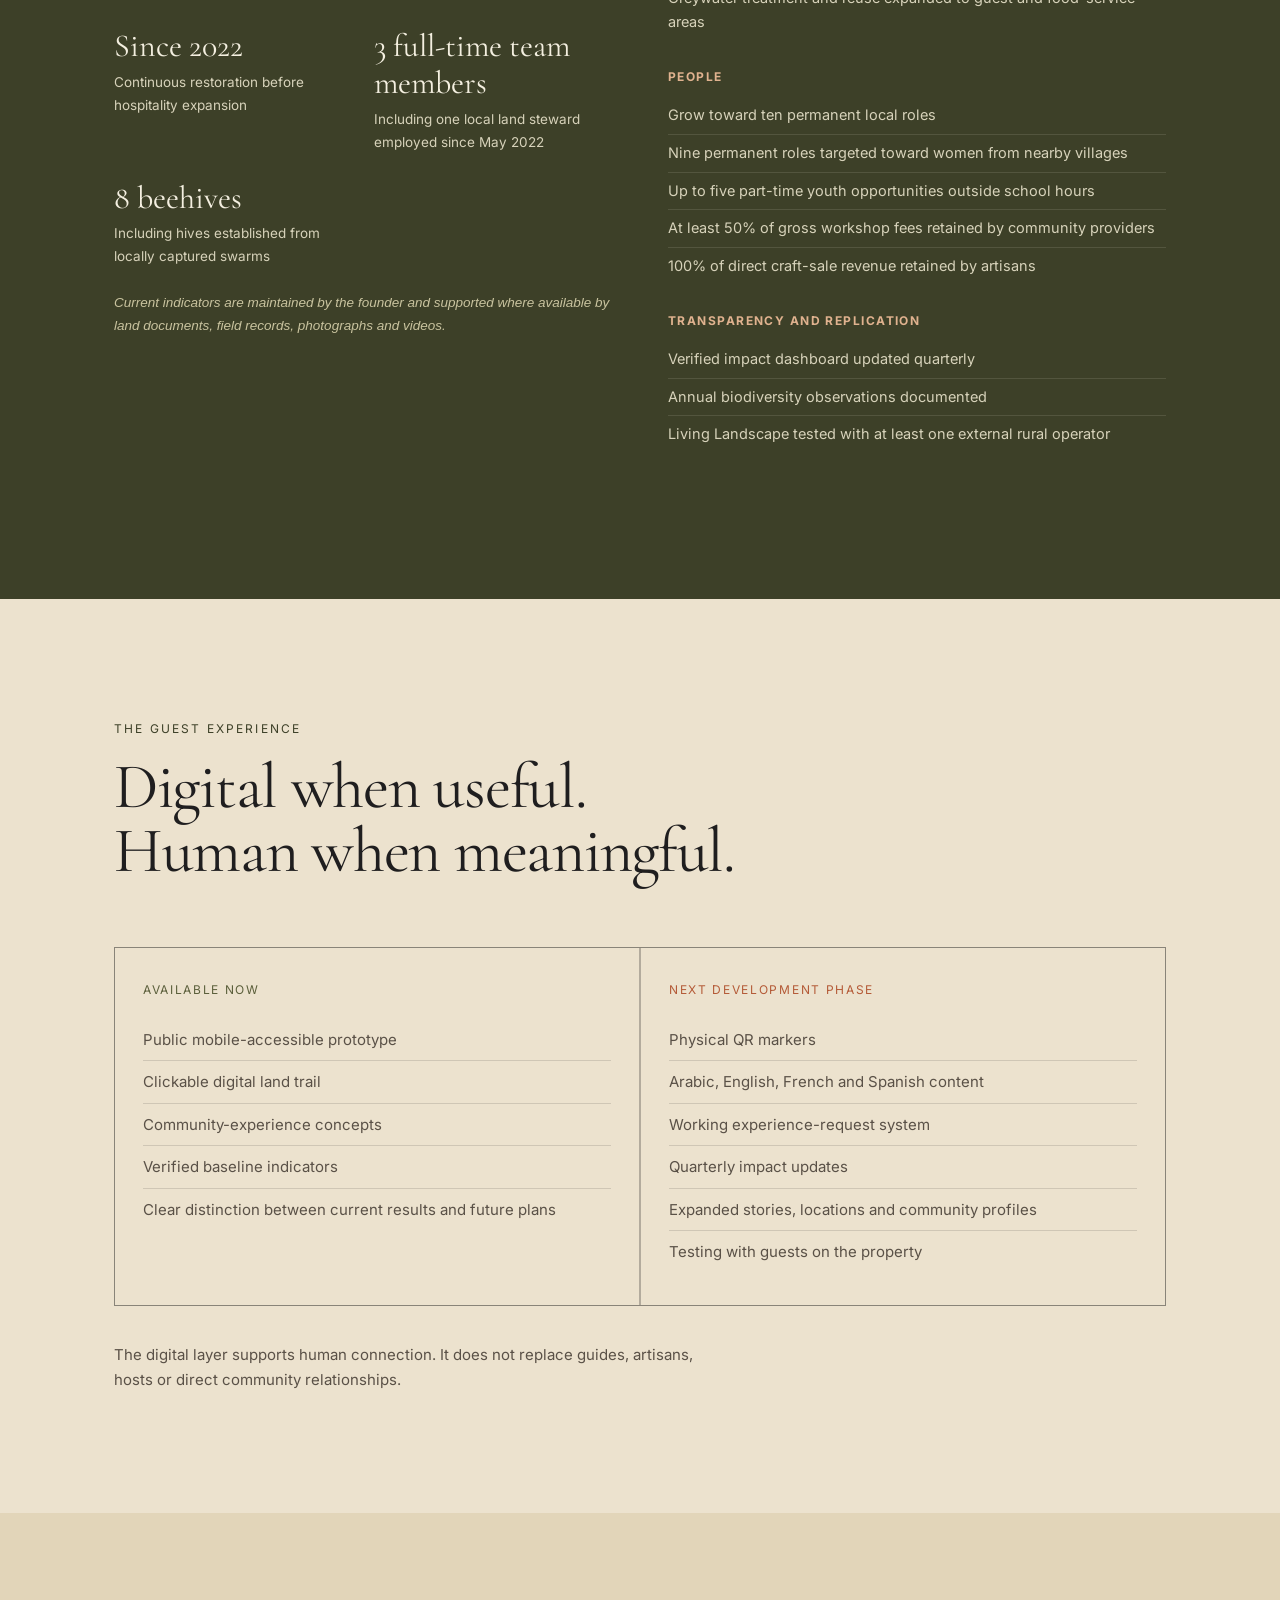
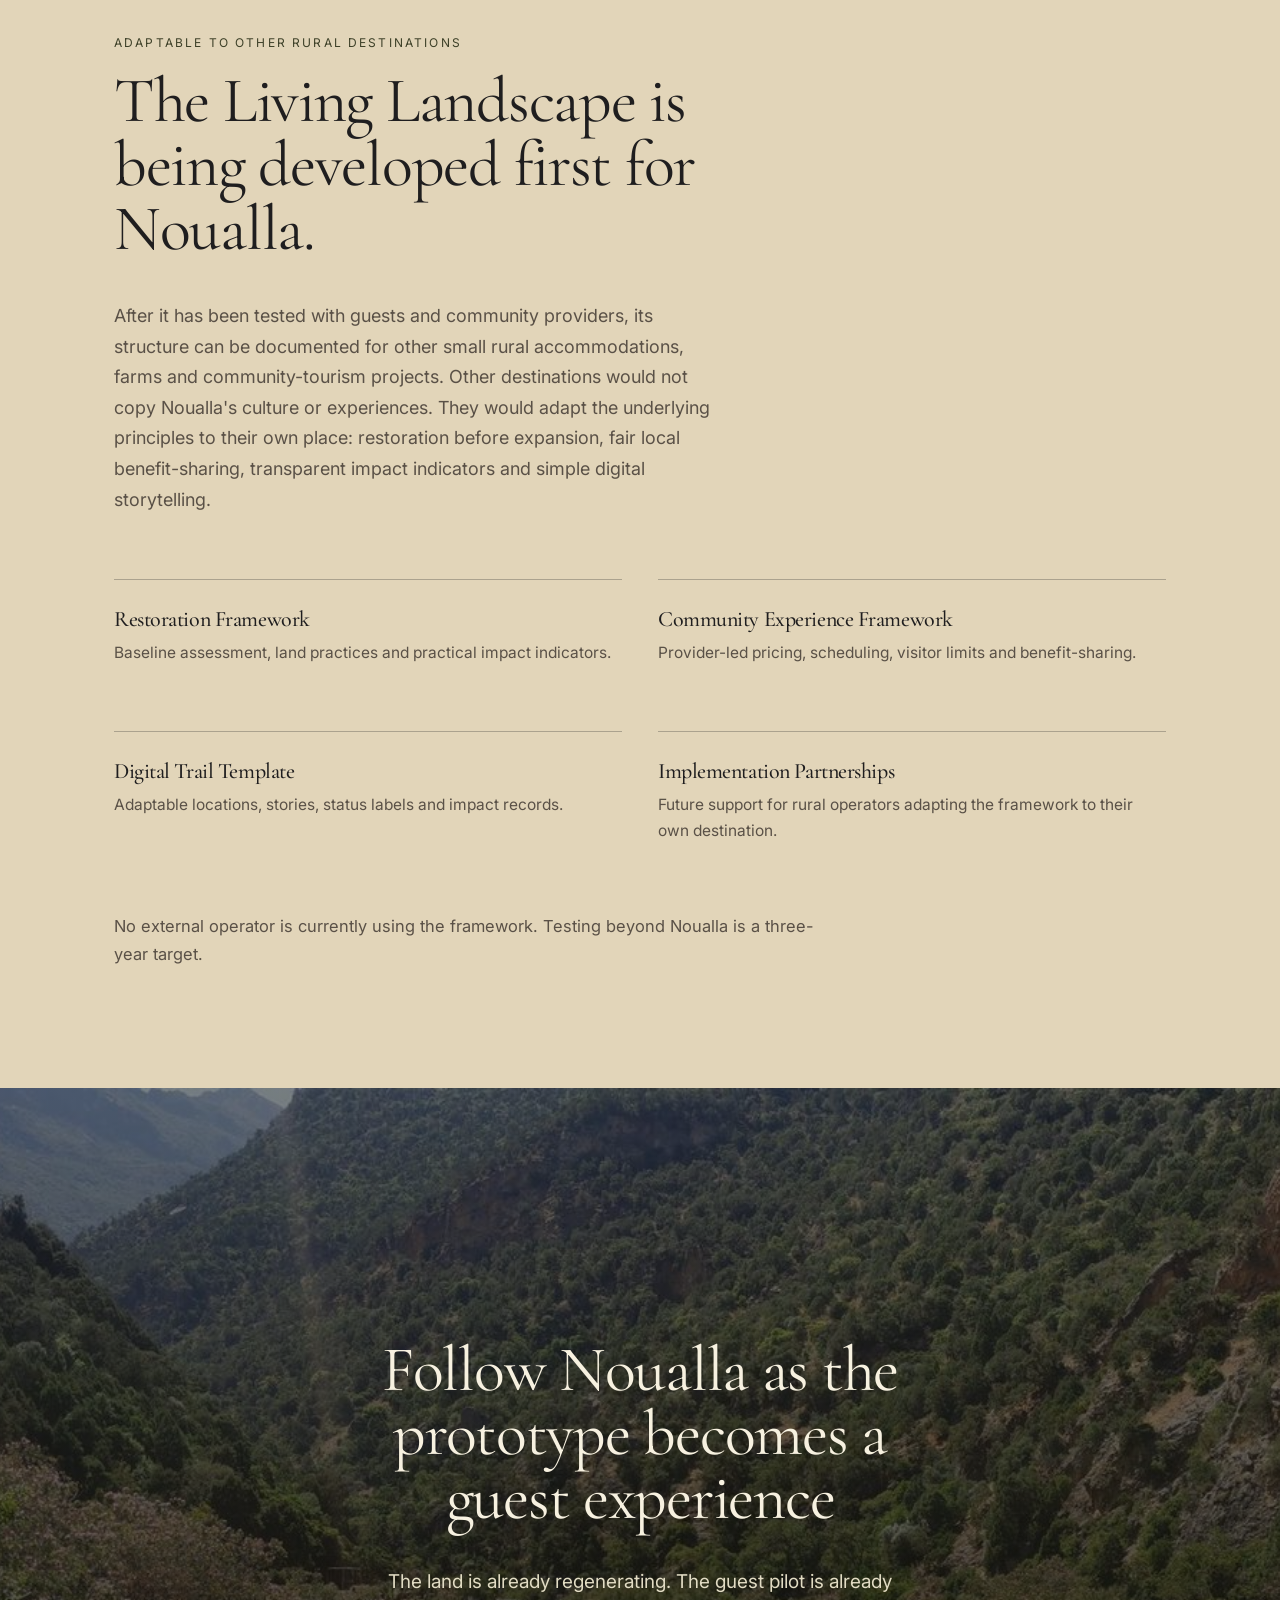
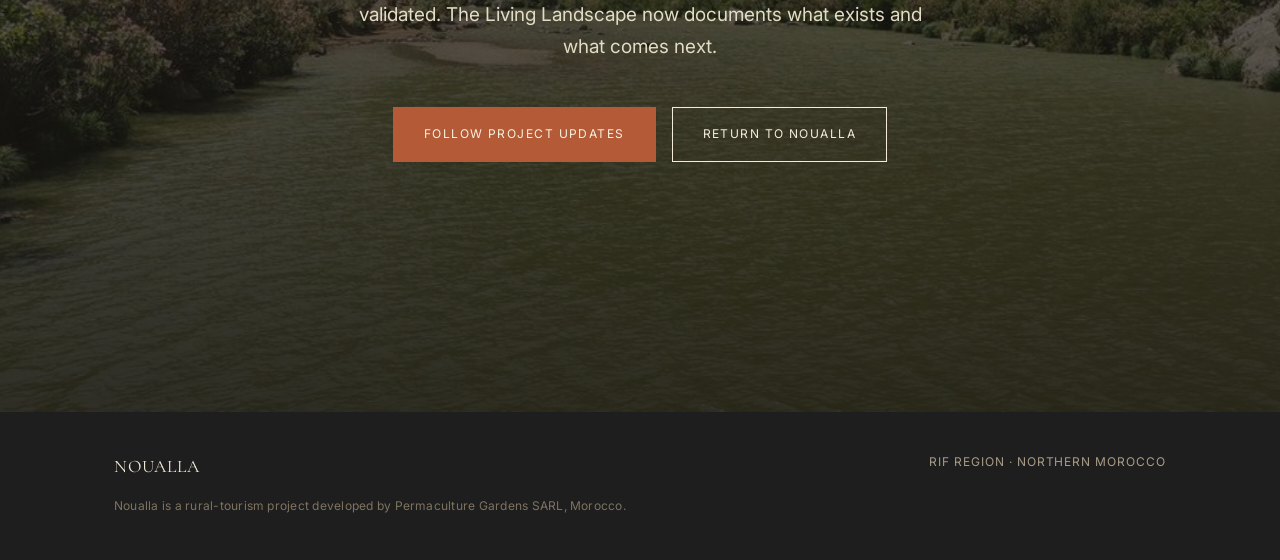
==== commit 857d75e3: "FinalV" ====
--- a/living-landscape/index.html
+++ b/living-landscape/index.html
@@ -8,7 +8,7 @@
 <link rel="canonical" href="https://noualla.com/living-landscape/">
 <meta property="og:title" content="Noualla Living Landscape | Regenerative Rural Tourism in Morocco">
 <meta property="og:description" content="A public digital prototype connecting guests with verified ecological restoration, community-led experiences and transparent rural tourism impact in northern Morocco.">
-<meta property="og:image" content="../images/valley-2021.jpg">
+<meta property="og:image" content="../images/valley-alt.jpg">
 <meta property="og:type" content="website">
 <meta name="twitter:card" content="summary_large_image">
 <link rel="preconnect" href="https://fonts.googleapis.com">
@@ -35,6 +35,7 @@
       <a href="../#story">Story</a>
       <a href="../#land">The Land</a>
       <a href="../#pilot">Guest Pilot</a>
+      <a href="../#experience">Experience</a>
       <a href="../#community">Community</a>
       <a href="../#team">Team</a>
       <a href="./" aria-current="page" style="color:var(--ink); font-weight:600;">Living Landscape</a>
@@ -53,6 +54,7 @@
   <a href="../#story">Story</a>
   <a href="../#land">The Land</a>
   <a href="../#pilot">Guest Pilot</a>
+  <a href="../#experience">Experience</a>
   <a href="../#community">Community</a>
   <a href="../#team">Team</a>
   <a href="./" aria-current="page">Living Landscape</a>
@@ -361,7 +363,7 @@
     <h2 class="reveal">Follow Noualla as the prototype becomes a guest experience</h2>
     <p class="reveal">The land is already regenerating. The guest pilot is already validated. The Living Landscape now documents what exists and what comes next.</p>
     <div class="cta-row reveal">
-      <a href="https://instagram.com/maisonnoualla" class="btn primary" target="_blank" rel="noopener">Follow Project Updates</a>
+      <a href="https://www.instagram.com/maisonnoualla/" class="btn primary" target="_blank" rel="noopener">Follow Project Updates</a>
       <a href="../" class="btn ghost">Return to Noualla</a>
     </div>
   </div>
